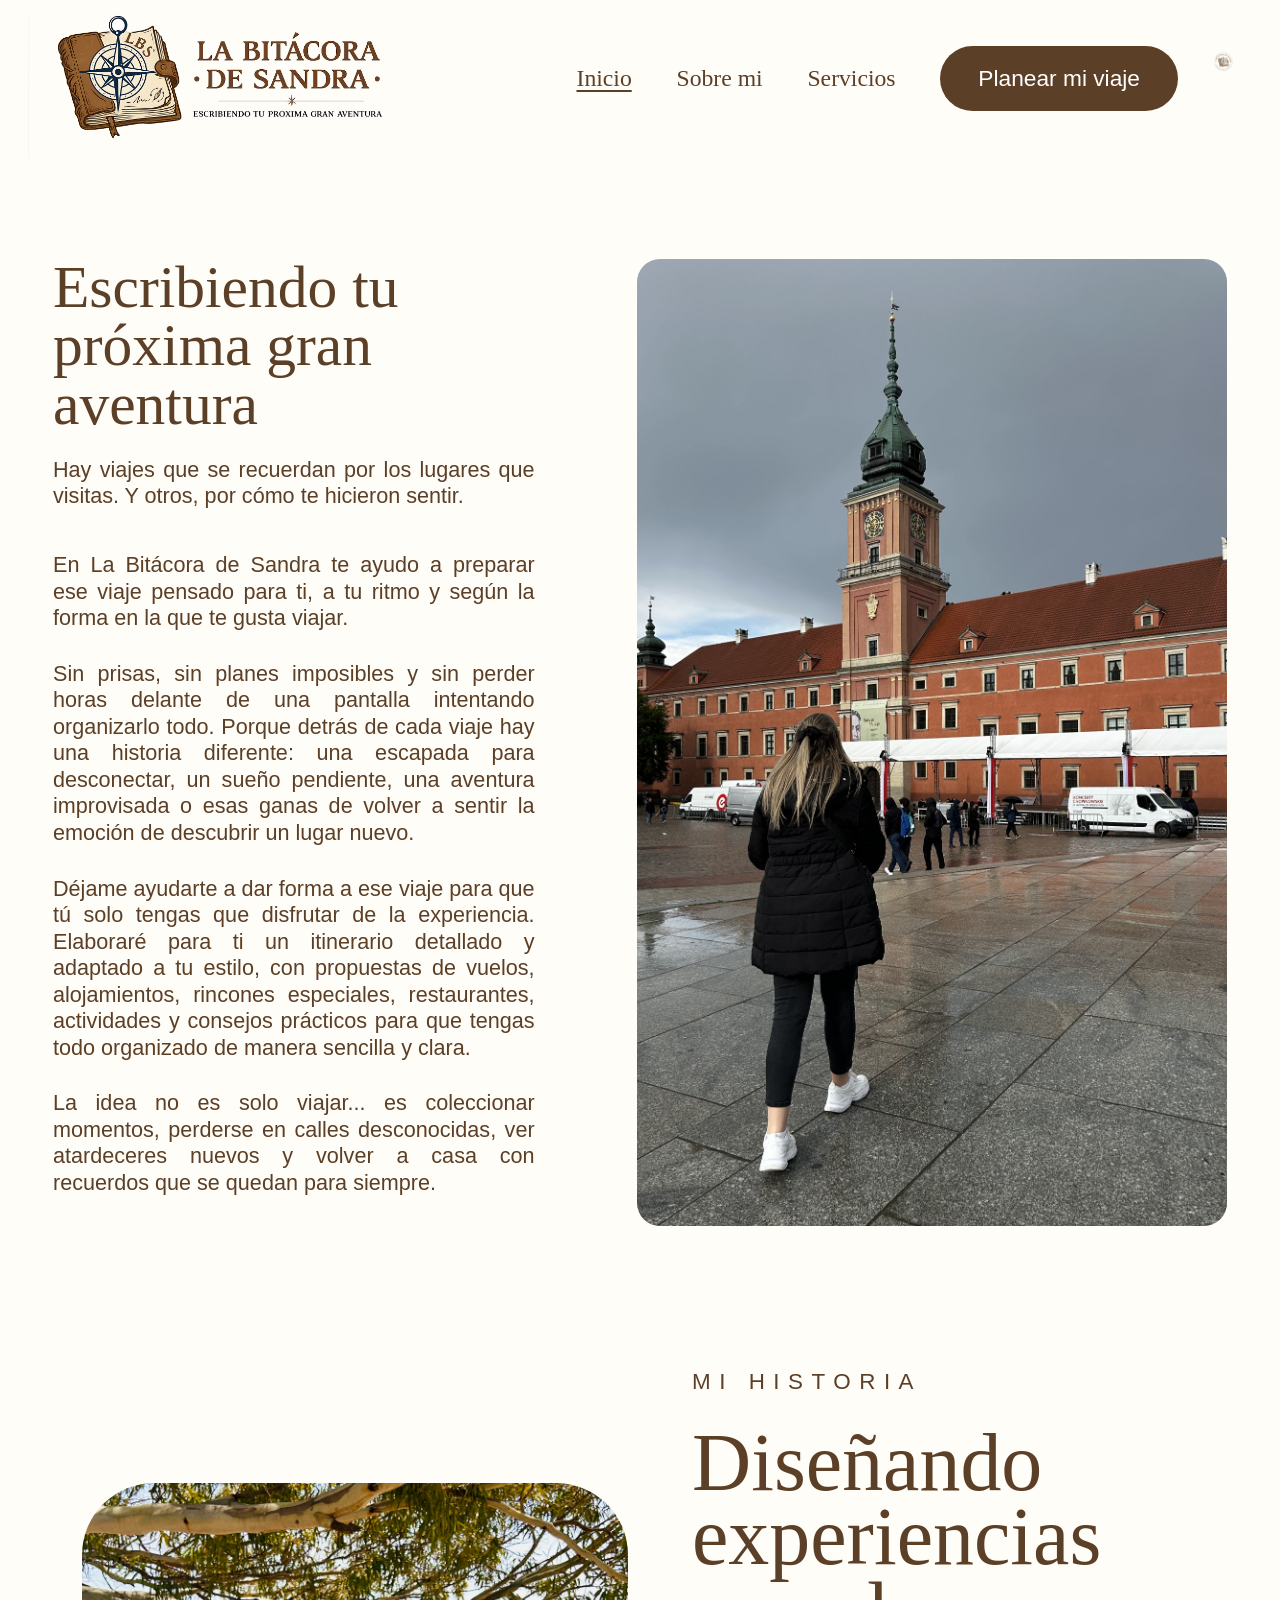
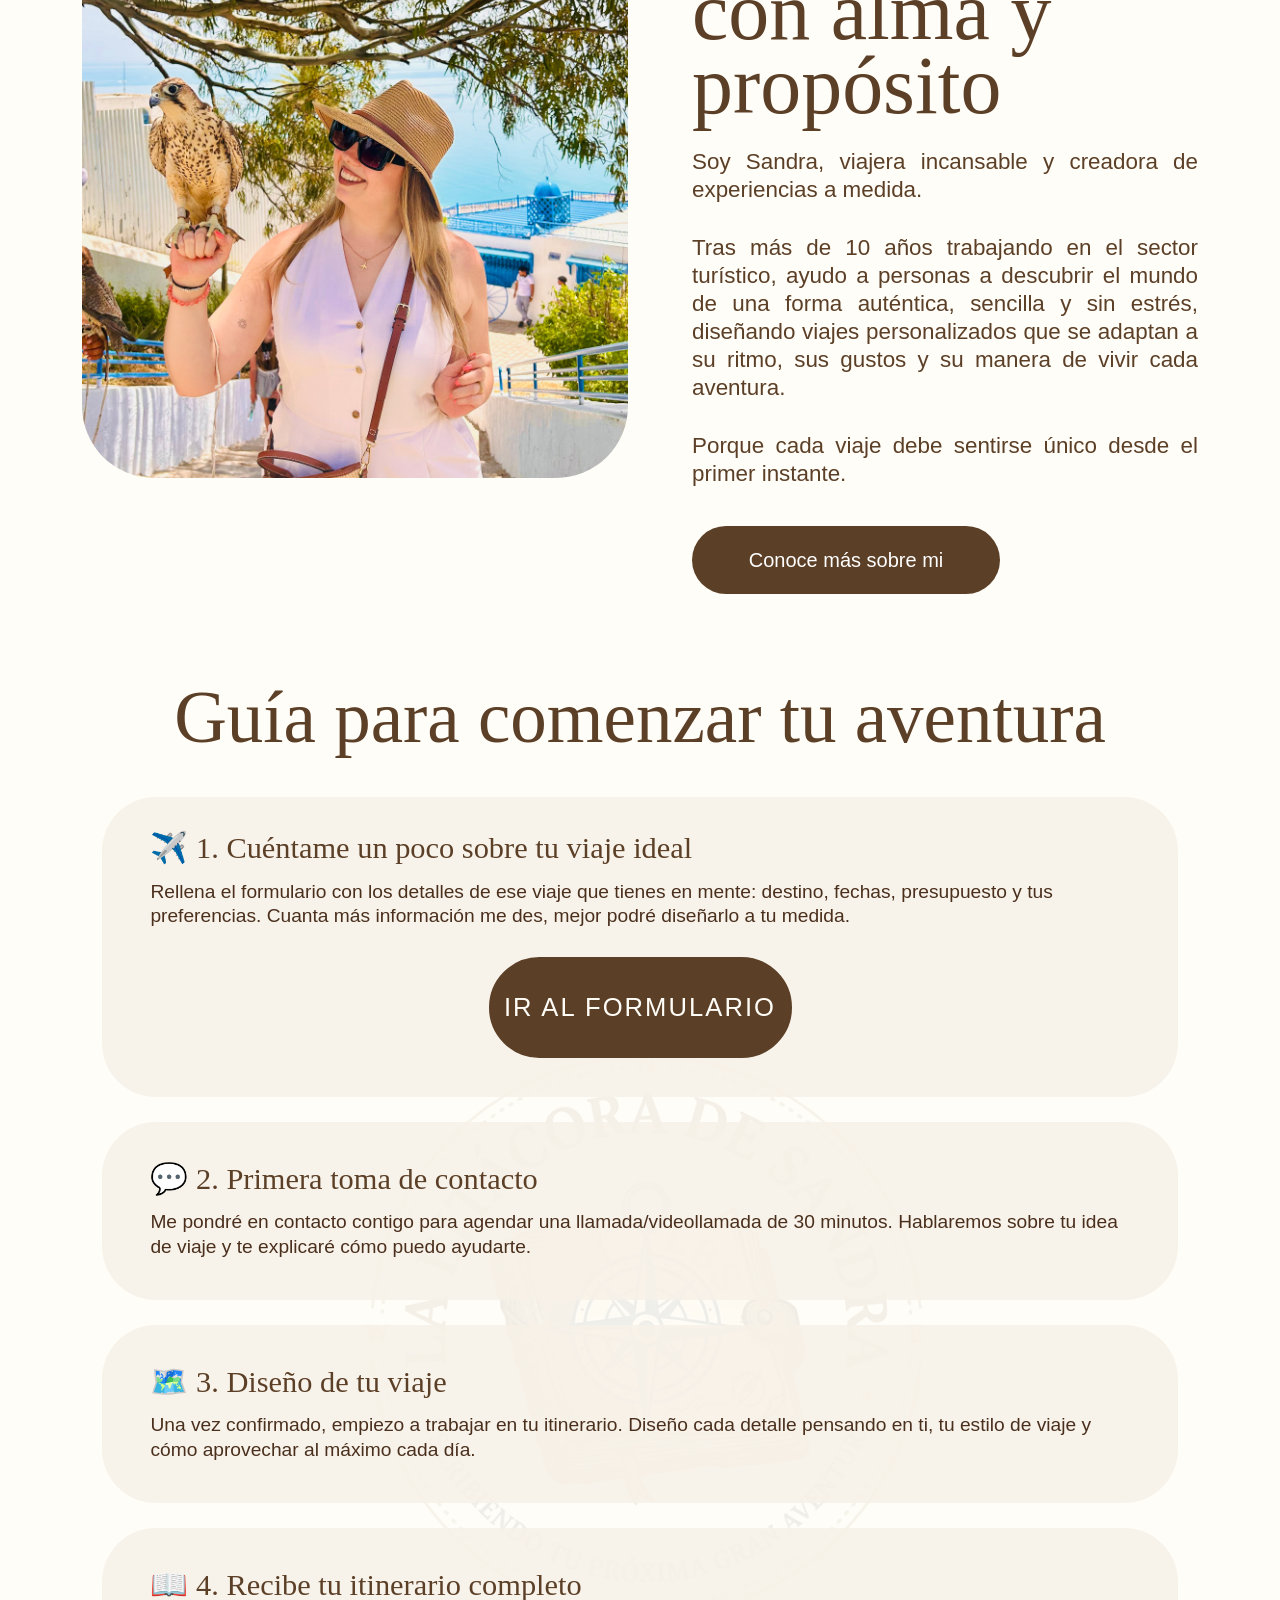
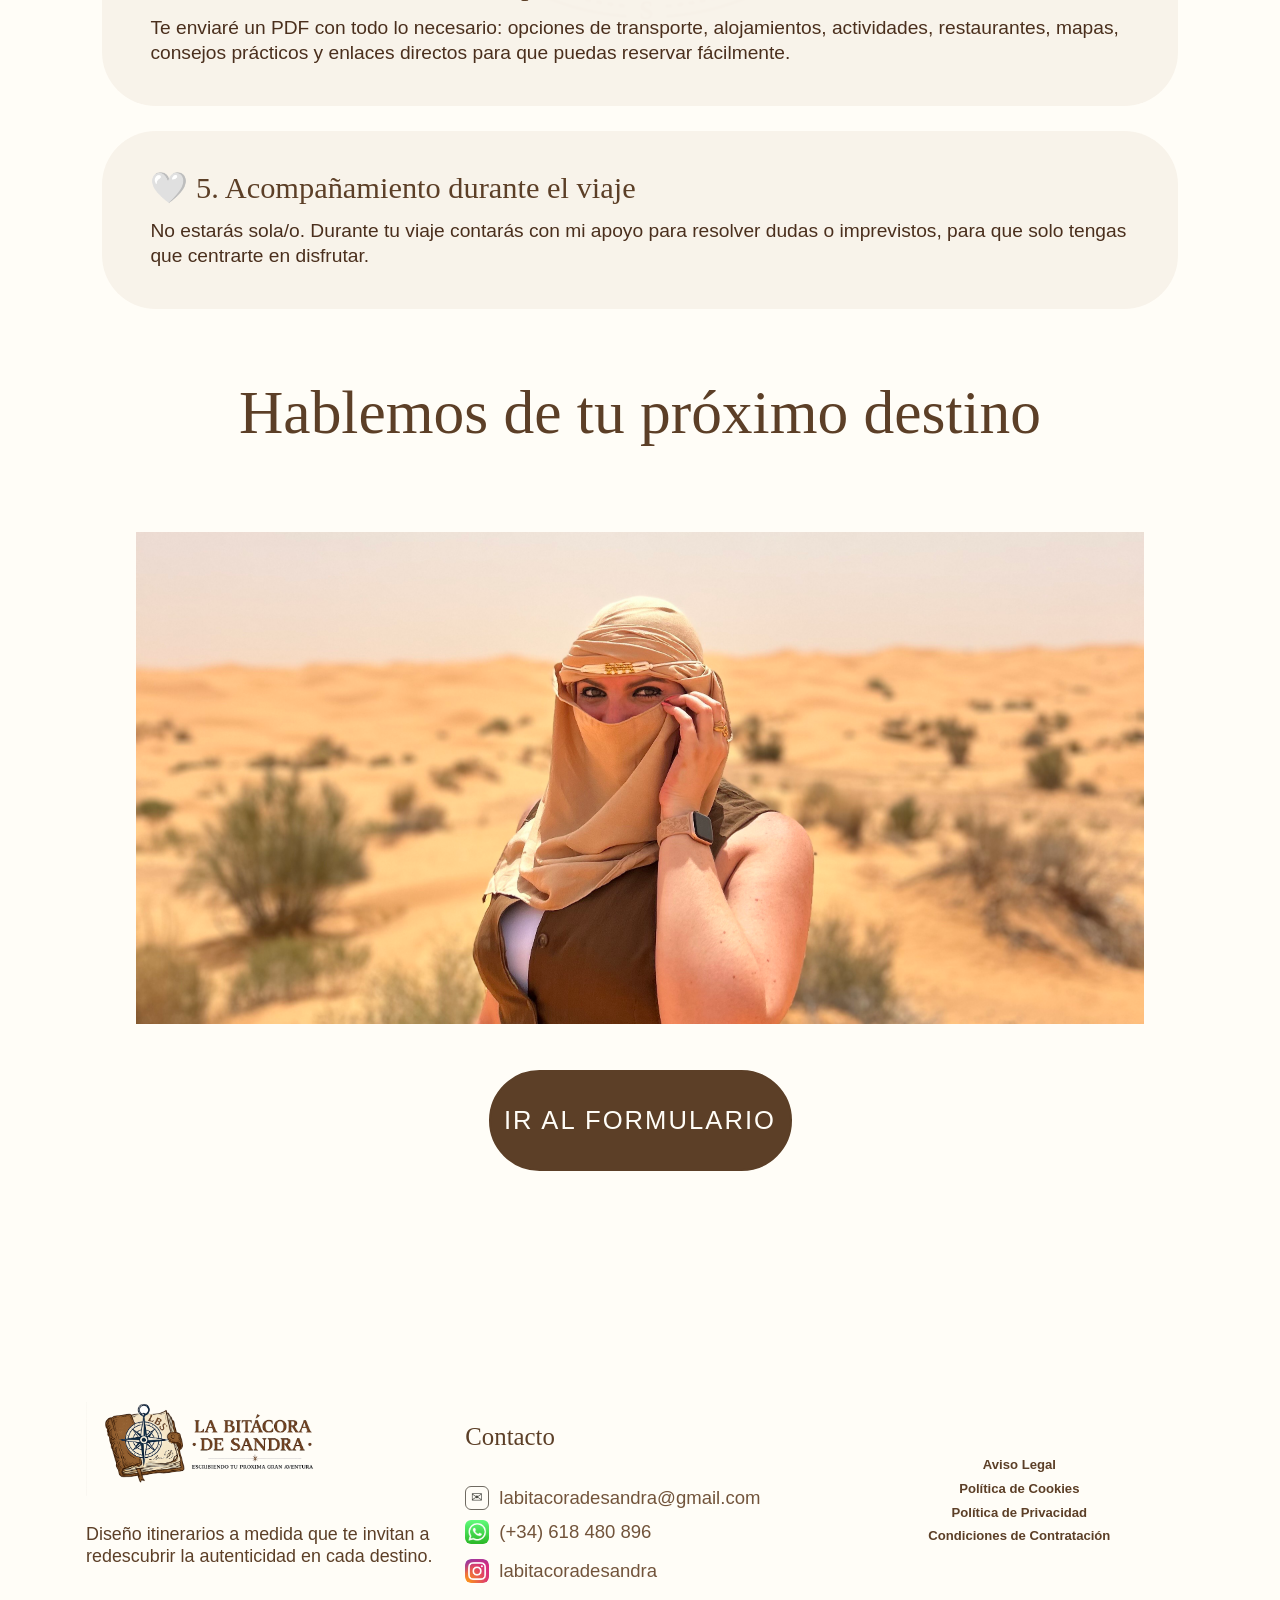
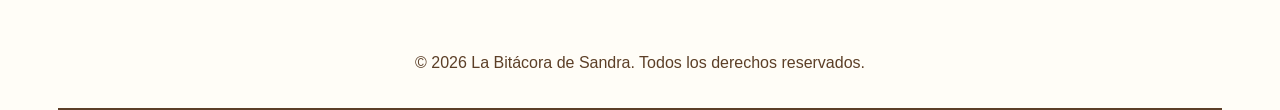
==== index.html @ 19dde639 "Add files via upload" ====
<!doctype html>
<html lang="es">
  <head>
    <meta charset="utf-8">
    <meta name="viewport" content="width=device-width, initial-scale=1">
    <title>La Bitácora de Sandra</title>
    <meta
      name="description"
      content="Diseño de viajes personalizados para descubrir el mundo de una forma auténtica, cómoda y sin estrés."
    >
    <link rel="icon" type="image/png" href="sello-original.png">
    <link rel="apple-touch-icon" href="sello-original.png">
    <link rel="preload" href="styles.css" as="style">
    <link rel="stylesheet" href="styles.css">
  </head>
  <body>
    <header class="site-header">
      <a class="brand" href="index.html#inicio" aria-label="La Bitácora de Sandra">
        <img src="logo-original.png" alt="La Bitácora de Sandra" onerror="this.onerror=null;this.src='logo.svg';">
      </a>

      <nav class="main-nav" aria-label="Navegación principal">
        <a class="active" href="index.html#inicio">Inicio</a>
        <a href="sobre-mi.html">Sobre mi</a>
        <a href="servicios.html">Servicios</a>
        <a class="nav-cta" href="https://docs.google.com/forms/d/e/1FAIpQLSd0Xlkz8ZuP3wPFaGQ9eY71hwHYqjrRKlHijpWLukJKSb04Pg/viewform">Planear mi viaje</a>
      </nav>

      <img class="seal" src="sello-original.png" alt="" aria-hidden="true" onerror="this.onerror=null;this.src='sello.svg';">
    </header>

    <main>
      <section class="hero" id="inicio">
        <div class="hero-copy">
          <h1>Escribiendo tu próxima gran aventura</h1>
          <p class="lead">
            Hay viajes que se recuerdan por los lugares que visitas.
            Y otros, por cómo te hicieron sentir.
          </p>
          <p>
          En La Bitácora de Sandra te ayudo a preparar ese viaje pensado para ti, a tu ritmo y según la forma en la que te gusta viajar. </p>
          <p>Sin prisas, sin planes imposibles y sin perder horas delante de una pantalla intentando organizarlo todo. 
          Porque detrás de cada viaje hay una historia diferente: una escapada para desconectar, un sueño pendiente, una aventura improvisada o esas ganas de volver a sentir la emoción de descubrir un lugar nuevo.</p>
           <p>Déjame ayudarte a dar forma a ese viaje para que tú solo tengas que disfrutar de la experiencia. 
           Elaboraré para ti un itinerario detallado y adaptado a tu estilo, con propuestas de vuelos, alojamientos, rincones especiales, restaurantes, actividades y consejos prácticos para que tengas todo organizado de manera sencilla y clara.
          </p>
          <p>La idea no es solo viajar... es coleccionar momentos, perderse en calles desconocidas, ver atardeceres nuevos y volver a casa con recuerdos que se quedan para siempre.</p>
        </div>

        <figure class="hero-photo">
          <img src="warsaw-original.jpg" alt="Viajera frente a un edificio histórico en una plaza europea" onerror="this.onerror=null;this.src='warsaw.svg';">
        </figure>
      </section>

      <section class="story" id="sobre-mi">
        <figure class="story-photo">
          <img src="sandra-original.jpg" alt="Sandra disfrutando de un viaje junto al mar" onerror="this.onerror=null;this.src='sandra.svg';">
        </figure>
        <div class="story-copy">
          <p class="eyebrow">Mi historia</p>
          <h2>Diseñando experiencias con alma y propósito</h2>
          <p>Soy Sandra, viajera incansable y creadora de experiencias a medida.</p>
          <p>
            Tras más de 10 años trabajando en el sector turístico, ayudo a personas a descubrir el
            mundo de una forma auténtica, sencilla y sin estrés, diseñando viajes personalizados que
            se adaptan a su ritmo, sus gustos y su manera de vivir cada aventura.
          </p>
          <p>Porque cada viaje debe sentirse único desde el primer instante.</p>
          <a class="button" href="sobre-mi.html">Conoce más sobre mi</a>
        </div>
      </section>

      <section class="guide" id="servicios">
        <img class="guide-watermark" src="sello-original.png" alt="" aria-hidden="true" onerror="this.onerror=null;this.src='sello.svg';">
        <h2>Guía para comenzar tu aventura</h2>
        <div class="steps" aria-label="Pasos para planear tu viaje">
          <article class="step step-with-button">
            <h3><span aria-hidden="true">✈️</span> 1. Cuéntame un poco sobre tu viaje ideal</h3>
            <p>
              Rellena el formulario con los detalles de ese viaje que tienes en mente: destino,
              fechas, presupuesto y tus preferencias. Cuanta más información me des, mejor podré
              diseñarlo a tu medida.
            </p>
            <a class="outline-button" href="https://docs.google.com/forms/d/e/1FAIpQLSd0Xlkz8ZuP3wPFaGQ9eY71hwHYqjrRKlHijpWLukJKSb04Pg/viewform">Ir al formulario</a>
          </article>
          <article class="step">
            <h3><span aria-hidden="true">💬</span> 2. Primera toma de contacto</h3>
            <p>
              Me pondré en contacto contigo para agendar una llamada/videollamada de 30 minutos. 
              Hablaremos sobre tu idea de viaje y te explicaré cómo puedo ayudarte.
            </p>
          </article>
          <article class="step">
            <h3><span aria-hidden="true">🗺️</span> 3. Diseño de tu viaje</h3>
            <p>
              Una vez confirmado, empiezo a trabajar en tu itinerario. Diseño cada detalle pensando
              en ti, tu estilo de viaje y cómo aprovechar al máximo cada día.
            </p>
          </article>
          <article class="step">
            <h3><span aria-hidden="true">📖</span> 4. Recibe tu itinerario completo</h3>
            <p>
              Te enviaré un PDF con todo lo necesario: opciones de transporte, alojamientos,
              actividades, restaurantes, mapas, consejos prácticos y enlaces directos para que
              puedas reservar fácilmente.
            </p>
          </article>
          <article class="step">
            <h3><span aria-hidden="true">🤍</span> 5. Acompañamiento durante el viaje</h3>
            <p>
              No estarás sola/o. Durante tu viaje contarás con mi apoyo para resolver dudas o
              imprevistos, para que solo tengas que centrarte en disfrutar.
            </p>
          </article>
        </div>
      </section>

      <section class="destination" id="formulario">
        <h2>Hablemos de tu próximo destino</h2>
        <figure class="destination-photo">
          <img src="desert-original.jpg" alt="Viajera en el desierto" onerror="this.onerror=null;this.src='desert.svg';">
        </figure>
        <a class="outline-button filled-button destination-button" href="https://docs.google.com/forms/d/e/1FAIpQLSd0Xlkz8ZuP3wPFaGQ9eY71hwHYqjrRKlHijpWLukJKSb04Pg/viewform">Ir al formulario</a>
      </section>
    </main>

    <footer class="site-footer" id="contacto">
      <div class="footer-inner">
        <div class="footer-brand">
          <img src="logo-original.png" alt="La Bitácora de Sandra" onerror="this.onerror=null;this.src='logo.svg';">
          <p>Diseño itinerarios a medida que te invitan a redescubrir la autenticidad en cada destino.</p>
        </div>

        <div class="footer-contact">
          <h2>Contacto</h2>
          <ul>
            <li>
              <a href="#email-modal">
                <span class="contact-icon email" aria-hidden="true">✉</span>
                <span>labitacoradesandra@gmail.com</span>
              </a>
            </li>
            <li>
              <a href="https://wa.me/618480896" target="_blank" rel="noopener">
                <img class="contact-icon image-icon" src="whatsapp-icon.png" alt="" aria-hidden="true">
                <span>(+34) 618 480 896</span>
              </a>
            </li>
            <li>
              <a href="https://www.instagram.com/labitacoradesandra" target="_blank" rel="noopener">
                <img class="contact-icon image-icon" src="instagram-icon.png" alt="" aria-hidden="true">
                <span>labitacoradesandra</span>
              </a>
            </li>
          </ul>
        </div>

        <div class="footer-legal">
          <a href="aviso-legal.html">Aviso Legal</a>
          <a href="politica-cookies.html">Política de Cookies</a>
          <a href="politica-privacidad.html">Política de Privacidad</a>
          <a href="condiciones-contratacion.html">Condiciones de Contratación</a>
        </div>
        <p class="copyright">© 2026 La Bitácora de Sandra. Todos los derechos reservados.</p>
      </div>
    </footer>

    <div class="email-modal" id="email-modal" role="dialog" aria-labelledby="email-modal-title">
      <a class="modal-backdrop" href="#contacto" aria-label="Cerrar formulario"></a>
      <form class="email-form">
        <a class="modal-close" href="#contacto" aria-label="Cerrar formulario">×</a>
        <h2 id="email-modal-title">Enviar email</h2>
        <label>
          Tu nombre
          <input type="text" name="name" autocomplete="name">
        </label>
        <label>
          Tu email
          <input type="email" name="email" autocomplete="email">
        </label>
        <label>
          Mensaje
          <textarea name="message" rows="5" required></textarea>
        </label>
        <button type="submit">Preparar email</button>
      </form>
    </div>
    <script src="contact-form.js"></script>
  </body>
</html>
---- styles.css ----
:root {
  --brown: #5c3f27;
  --brown-dark: #4a2f1d;
  --paper: #fffdf7;
  --cream: #f7f1e8;
  --ink: #5c3f27;
  --muted: #72543b;
  --line: rgba(92, 63, 39, 0.18);
}

* {
  box-sizing: border-box;
}

html {
  scroll-behavior: smooth;
}

body {
  margin: 0;
  background: var(--paper);
  color: var(--ink);
  font-family: Optima, Candara, "Trebuchet MS", Arial, sans-serif;
}

.site-header,
main > section,
.footer-inner {
  max-width: 1650px;
  margin-left: auto;
  margin-right: auto;
}

img {
  display: block;
  max-width: 100%;
}

a {
  color: inherit;
}

.site-header {
  min-height: 218px;
  display: grid;
  grid-template-columns: minmax(240px, 520px) 1fr 58px;
  align-items: start;
  gap: 42px;
  padding: 24px 72px 34px 32px;
}

.brand {
  width: min(465px, 100%);
  margin-top: -10px;
  margin-left: -12px;
  text-decoration: none;
}

.brand img {
  width: 560px;
  height: 205px;
  object-fit: cover;
  object-position: center;
}

.main-nav {
  display: flex;
  align-items: center;
  justify-content: flex-end;
  gap: clamp(32px, 5vw, 92px);
  padding-top: 22px;
  font-family: Georgia, "Times New Roman", serif;
  font-size: clamp(1.25rem, 1.85vw, 1.9rem);
  white-space: nowrap;
}

.main-nav a {
  text-decoration: none;
}

.main-nav .active {
  text-decoration: underline;
  text-underline-offset: 4px;
}

.nav-cta,
.button {
  font-family: Optima, Candara, "Trebuchet MS", Arial, sans-serif;
  background: var(--brown);
  color: #fff;
  border-radius: 999px;
  padding: 21px 51px;
  font-size: 1.42rem;
  line-height: 1;
  text-decoration: none;
}

.seal {
  width: 44px;
  margin-top: 26px;
  opacity: 0.72;
}

.hero {
  min-height: 816px;
  display: grid;
  grid-template-columns: minmax(430px, 1fr) minmax(360px, 527px);
  gap: clamp(48px, 8vw, 118px);
  align-items: start;
  padding: 40px 53px 78px;
}

.hero-copy {
  max-width: 930px;
}

h1,
h2,
h3 {
  font-family: Georgia, "Times New Roman", serif;
  font-weight: 400;
  letter-spacing: 0;
}

h1 {
  margin: 0 0 24px;
  max-width: 760px;
  font-size: clamp(3rem, 4.65vw, 4.3rem);
  line-height: 0.98;
}

.hero p {
  margin: 0 0 29px;
  font-size: clamp(1.35rem, 1.65vw, 1.85rem);
  line-height: 1.23;
  text-align: justify;
}

.hero .lead {
  margin-bottom: 42px;
}

.hero-photo {
  margin: 1px 0 0;
  border-radius: 23px;
  overflow: hidden;
  align-self: start;
}

.hero-photo img {
  width: 527px;
  aspect-ratio: 527 / 650;
  object-fit: cover;
}

@media (min-width: 901px) {
  .hero {
    grid-template-columns: minmax(430px, 1fr) minmax(430px, 590px);
    align-items: stretch;
  }

  .hero-photo {
    width: 100%;
    align-self: stretch;
  }

  .hero-photo img {
    width: 100%;
    height: 100%;
    min-height: 860px;
    aspect-ratio: auto;
    object-fit: cover;
  }
}

.story {
  min-height: 900px;
  display: grid;
  grid-template-columns: minmax(430px, 900px) minmax(390px, 610px);
  gap: clamp(52px, 5vw, 82px);
  align-items: center;
  padding: 64px 82px 70px;
}

.story-photo {
  margin: 0;
  border-radius: 72px;
  overflow: hidden;
}

.story-photo img {
  width: 100%;
  aspect-ratio: 900 / 980;
  object-fit: cover;
}

.eyebrow {
  margin: 0 0 24px;
  text-transform: uppercase;
  letter-spacing: 0.38em;
  font-size: 1.18rem;
}

.story h1,
.story h2 {
  margin: 0 0 24px;
  max-width: none;
  font-size: clamp(4rem, 6.4vw, 6.45rem);
  line-height: 0.91;
}

.story p {
  margin: 0 0 30px;
  font-size: clamp(1.34rem, 1.75vw, 1.82rem);
  line-height: 1.25;
  text-align: justify;
}

.about-page-story {
  grid-template-columns: minmax(520px, 1fr) minmax(390px, 560px);
  align-items: start;
  padding-top: 54px;
}

.about-card {
  background: rgba(247, 241, 232, 0.86);
  border-radius: 54px;
  padding: clamp(34px, 4vw, 58px);
}

.about-card h1 {
  font-size: clamp(3.4rem, 5.4vw, 5.6rem);
}

.about-card p {
  font-size: clamp(1.12rem, 1.35vw, 1.34rem);
  line-height: 1.34;
  margin-bottom: 20px;
}

.about-card .button {
  margin-top: 10px;
}

.about-photo {
  align-self: stretch;
}

.about-photo img {
  height: 100%;
  min-height: 980px;
  aspect-ratio: auto;
  object-position: center top;
}

.about-curiosities {
  padding: 0 82px 82px;
}

.about-curiosities-card {
  width: 100%;
  background: rgba(247, 241, 232, 0.86);
  border-radius: 54px;
  padding: clamp(34px, 4vw, 58px);
}

.about-curiosities h2 {
  margin: 0 0 28px;
  font-size: clamp(2.8rem, 4vw, 4.2rem);
  line-height: 1;
}

.about-curiosities ul {
  columns: 2;
  column-gap: clamp(44px, 6vw, 96px);
  list-style: none;
  margin: 0;
  padding: 0;
}

.about-curiosities li {
  break-inside: avoid;
  margin: 0 0 15px;
  color: var(--brown-dark);
  font-size: clamp(1.08rem, 1.25vw, 1.24rem);
  line-height: 1.32;
}

.button {
  display: inline-flex;
  align-items: center;
  justify-content: center;
  min-width: 308px;
  margin-top: 8px;
  padding: 24px 45px;
  font-size: 1.25rem;
}

.guide {
  position: relative;
  isolation: isolate;
  min-height: 1118px;
  overflow: hidden;
  padding: 18px clamp(70px, 8vw, 150px) 34px;
}

.guide h1,
.guide h2 {
  margin: 0 auto 44px;
  max-width: none;
  font-size: clamp(3.6rem, 5.7vw, 5.8rem);
  line-height: 0.98;
  text-align: center;
}

.guide-watermark {
  position: absolute;
  z-index: -1;
  left: 50%;
  top: 52%;
  width: min(1510px, 128vw);
  transform: translate(-50%, -50%);
  opacity: 0.07;
}

.steps {
  display: grid;
  gap: 25px;
  width: min(1160px, 100%);
  margin: 0 auto;
}

.step {
  min-height: 178px;
  display: flex;
  flex-direction: column;
  justify-content: center;
  background: rgba(247, 241, 232, 0.86);
  border-radius: 54px;
  padding: 34px 48px;
}

.step h3 {
  margin: 0 0 14px;
  font-size: clamp(1.9rem, 2.15vw, 2.25rem);
  line-height: 1.1;
}

.step p {
  margin: 0;
  color: var(--brown-dark);
  font-size: clamp(1.2rem, 1.35vw, 1.35rem);
  line-height: 1.28;
}

.step-with-button {
  min-height: 300px;
  padding-bottom: 38px;
}

.step-with-button .outline-button {
  align-self: center;
  min-width: 303px;
  min-height: 101px;
  margin: 28px 0 0;
  background: var(--brown);
  color: var(--paper);
}

.destination {
  min-height: 1015px;
  text-align: center;
  padding: 38px 42px 112px;
}

.destination h2 {
  margin: 0 0 88px;
  font-size: clamp(3.2rem, 4.8vw, 4.95rem);
  line-height: 1.02;
}

.outline-button {
  display: inline-flex;
  align-items: center;
  justify-content: center;
  min-width: 303px;
  min-height: 101px;
  margin-bottom: 82px;
  border: 2px solid var(--brown);
  border-radius: 999px;
  color: var(--brown);
  text-transform: uppercase;
  text-decoration: none;
  letter-spacing: 0.08em;
  font-size: 1.6rem;
  line-height: 1.35;
}

.filled-button {
  background: var(--brown);
  color: var(--paper);
}

.destination-photo {
  width: min(1008px, 100%);
  margin: 0 auto;
}

.destination-photo img {
  width: 100%;
  aspect-ratio: 1008 / 492;
  object-fit: cover;
}

.destination-button {
  margin: 46px 0 0;
}

.page-section {
  padding-top: 34px;
}

.compact-destination {
  min-height: auto;
  padding-top: 72px;
  padding-bottom: 88px;
}

.compact-destination h2 {
  margin-bottom: 56px;
}

.site-footer {
  background: var(--paper);
  padding: 44px 58px 0;
}

.footer-inner {
  max-width: 1280px;
  min-height: 280px;
  display: grid;
  grid-template-columns: repeat(3, minmax(260px, 320px));
  grid-template-rows: auto auto;
  align-items: start;
  justify-content: center;
  column-gap: clamp(48px, 7vw, 110px);
  row-gap: 42px;
  border-bottom: 2px solid var(--brown);
  padding: 0 clamp(24px, 6vw, 100px) 36px;
}

.footer-brand {
  width: min(360px, 100%);
  justify-self: center;
}

.footer-contact {
  width: min(360px, 100%);
  justify-self: center;
}

.footer-brand img {
  width: 250px;
  height: 94px;
  object-fit: cover;
  object-position: center;
  margin-bottom: 28px;
}

.footer-brand p {
  margin: 0;
  font-size: 1.12rem;
  line-height: 1.22;
}

.copyright {
  grid-column: 1 / -1;
  justify-self: center;
  margin: 26px 0 0 !important;
  text-align: center;
  white-space: nowrap;
}

.footer-contact h2 {
  margin: 21px 0 34px;
  font-size: 1.55rem;
}

.footer-contact ul {
  list-style: none;
  margin: 0;
  padding: 0;
}

.footer-contact li {
  margin-bottom: 10px;
  color: var(--muted);
  font-size: 1.16rem;
}

.footer-legal {
  align-self: start;
  width: min(360px, 100%);
  justify-self: center;
  padding-top: 54px;
  color: var(--muted);
  font-size: 0.82rem;
  line-height: 1.35;
  text-align: center;
  display: grid;
  gap: 6px;
}

.footer-legal p {
  margin: 0 0 7px;
}

.footer-legal a {
  display: block;
  color: var(--brown);
  font-weight: 700;
  text-decoration: none;
}

.footer-contact a {
  display: inline-flex;
  align-items: center;
  gap: 10px;
  text-decoration: none;
}

.legal-header {
  max-width: 1180px;
  margin: 0 auto;
  padding: 42px 28px 24px;
  display: flex;
  align-items: center;
  justify-content: space-between;
  gap: 28px;
  color: var(--brown);
  font-family: Georgia, "Times New Roman", serif;
}

.legal-header > a {
  color: var(--brown);
  font-size: 1.7rem;
  text-decoration: none;
}

.legal-header nav {
  display: flex;
  gap: clamp(20px, 4vw, 54px);
  font-size: 1.25rem;
}

.legal-header nav a {
  color: var(--brown);
  text-decoration: none;
}

.legal-document {
  max-width: 980px;
  margin: 0 auto;
  padding: 54px 28px 90px;
  color: var(--brown);
}

.legal-document h1 {
  max-width: none;
  margin: 0 0 38px;
  font-size: clamp(3rem, 5vw, 4.8rem);
}

.legal-document h2 {
  margin: 34px 0 12px;
  font-size: clamp(1.75rem, 2.4vw, 2.35rem);
}

.legal-document p,
.legal-document li {
  font-size: clamp(1.12rem, 1.4vw, 1.28rem);
  line-height: 1.45;
}

.legal-document p {
  margin: 0 0 16px;
}

.legal-document ul,
.legal-document ol {
  margin: 0 0 18px;
  padding-left: 28px;
}

@media (max-width: 1300px) {
  .site-header {
    grid-template-columns: minmax(260px, 390px) 1fr 42px;
    gap: 24px;
    padding: 24px 36px 34px 28px;
  }

  .brand {
    margin-left: 0;
  }

  .brand img {
    width: 390px;
    height: 145px;
  }

  .main-nav {
    gap: clamp(22px, 3.5vw, 46px);
  }

  .nav-cta {
    padding-inline: 38px;
  }

  .footer-inner {
    grid-template-columns: minmax(260px, 1fr) minmax(260px, 1fr) minmax(260px, 1fr);
    gap: 30px;
    padding-inline: 28px;
  }
}

.contact-icon {
  width: 24px;
  height: 24px;
  flex: 0 0 24px;
  display: inline-flex;
  align-items: center;
  justify-content: center;
  border-radius: 6px;
  color: #333;
  font-size: 0.86rem;
  line-height: 1;
  object-fit: cover;
}

.email {
  border: 1.5px solid #6f6a61;
  background: #fffdf7;
  color: #4b4b45;
}

.image-icon {
  border: 0;
  padding: 0;
}

.email-modal {
  position: fixed;
  inset: 0;
  z-index: 20;
  display: none;
  align-items: center;
  justify-content: center;
  padding: 24px;
}

.email-modal:target {
  display: flex;
}

.modal-backdrop {
  position: absolute;
  inset: 0;
  background: rgba(39, 28, 20, 0.42);
}

.email-form {
  position: relative;
  z-index: 1;
  width: min(520px, 100%);
  display: grid;
  gap: 16px;
  background: var(--paper);
  border: 1px solid rgba(92, 63, 39, 0.22);
  border-radius: 8px;
  padding: 34px;
  color: var(--brown);
  box-shadow: 0 24px 70px rgba(48, 32, 20, 0.22);
}

.email-form h2 {
  margin: 0 0 4px;
  font-size: 2.1rem;
}

.email-form label {
  display: grid;
  gap: 7px;
  font-size: 1rem;
}

.email-form input,
.email-form textarea {
  width: 100%;
  border: 1px solid rgba(92, 63, 39, 0.35);
  border-radius: 6px;
  background: #fff;
  color: var(--brown-dark);
  font: inherit;
  padding: 12px 13px;
}

.email-form textarea {
  resize: vertical;
}

.email-form button {
  justify-self: start;
  border: 0;
  border-radius: 999px;
  background: var(--brown);
  color: #fff;
  font: inherit;
  padding: 13px 26px;
  cursor: pointer;
}

.modal-close {
  position: absolute;
  top: 12px;
  right: 16px;
  text-decoration: none;
  font-size: 1.8rem;
  line-height: 1;
}

@media (max-width: 900px) {
  .site-header {
    grid-template-columns: 1fr;
    min-height: auto;
    padding: 22px 28px 44px;
  }

  .main-nav {
    justify-content: flex-start;
    flex-wrap: wrap;
    gap: 24px;
    padding-top: 0;
  }

  .seal {
    display: none;
  }

  .hero,
  .story {
    grid-template-columns: 1fr;
  }

  .hero-photo,
  .story-photo {
    width: min(620px, 100%);
    margin-inline: auto;
  }

  .story {
    padding-inline: 36px;
  }

  .about-curiosities {
    padding-inline: 36px;
  }

  .about-curiosities ul {
    columns: 1;
  }

  .about-page-story {
    grid-template-columns: 1fr;
  }

  .about-photo img {
    min-height: 0;
    aspect-ratio: 900 / 980;
  }
}

@media (max-width: 720px) {
  body {
    overflow-x: hidden;
  }

  .site-header,
  .hero,
  .story,
  .guide,
  .destination,
  .site-footer {
    width: 100%;
    max-width: 100vw;
    overflow: hidden;
    padding-left: 22px;
    padding-right: 22px;
  }

  .brand img {
    width: 300px;
    height: 110px;
    margin-inline: auto;
  }

  .brand {
    width: 100%;
    margin-top: 0;
    margin-left: 0;
    text-align: center;
  }

  .main-nav {
    width: 100%;
    font-size: 1.2rem;
    gap: 20px 25px;
    justify-content: center;
  }

  .nav-cta {
    flex: 0 0 100%;
    max-width: 100%;
    justify-content: center;
    text-align: center;
    padding: 18px 28px;
  }

  .hero,
  .story {
    grid-template-columns: minmax(0, 1fr);
  }

  .hero-copy,
  .story-copy,
  .hero-photo,
  .story-photo {
    width: 100%;
    max-width: 100%;
    min-width: 0;
  }

  .hero-copy {
    max-width: min(346px, 100%) !important;
  }

  .hero-photo img,
  .story-photo img {
    width: 100%;
  }

  h1,
  h2,
  h3,
  p {
    overflow-wrap: anywhere;
  }

  .hero {
    display: grid;
    grid-template-columns: minmax(0, 1fr);
    min-height: auto;
    gap: 28px;
    padding-top: 8px;
  }

  .hero-copy {
    display: contents;
  }

  .hero-copy h1 {
    order: 1;
  }

  .hero-copy p:first-of-type {
    order: 2;
  }

  .hero-photo {
    order: 3;
  }

  .hero-copy p:nth-of-type(n + 2) {
    order: 4;
  }

  .hero p,
  .hero h1 {
    width: 100%;
    max-width: min(346px, calc(100vw - 44px)) !important;
  }

  .hero-photo {
    margin-top: 4px;
  }

  .hero p,
  .story p {
    text-align: left;
  }

  .story {
    min-height: auto;
  }

  .story-photo {
    border-radius: 36px;
  }

  .about-curiosities {
    padding: 0 22px 58px;
  }

  .about-curiosities-card {
    border-radius: 32px;
    padding: 28px 22px;
  }

  .about-curiosities h2 {
    font-size: clamp(2.4rem, 10vw, 3.2rem);
  }

  .step {
    border-radius: 32px;
    padding: 22px;
  }

  .destination {
    min-height: auto;
  }

  .destination h2 {
    margin-bottom: 42px;
  }

  .outline-button {
    width: 100%;
    min-width: 0;
    min-height: 82px;
    margin-bottom: 44px;
  }

  .step-with-button {
    min-height: 280px;
  }

  .step-with-button .outline-button {
    margin: 24px 0 0;
  }

  .footer-inner {
    grid-template-columns: 1fr;
    gap: 28px;
  }

  .footer-brand {
    text-align: center;
  }

  .footer-brand img {
    margin-inline: auto;
  }

  .footer-legal {
    padding-top: 0;
    text-align: left;
  }

  .legal-header {
    display: grid;
    justify-content: start;
    padding: 30px 22px 12px;
  }

  .legal-header nav {
    flex-wrap: wrap;
  }

  .legal-document {
    padding: 30px 22px 70px;
  }

  .copyright {
    white-space: normal;
  }
}
---- styles.css ----
:root {
  --brown: #5c3f27;
  --brown-dark: #4a2f1d;
  --paper: #fffdf7;
  --cream: #f7f1e8;
  --ink: #5c3f27;
  --muted: #72543b;
  --line: rgba(92, 63, 39, 0.18);
}

* {
  box-sizing: border-box;
}

html {
  scroll-behavior: smooth;
}

body {
  margin: 0;
  background: var(--paper);
  color: var(--ink);
  font-family: Optima, Candara, "Trebuchet MS", Arial, sans-serif;
}

.site-header,
main > section,
.footer-inner {
  max-width: 1650px;
  margin-left: auto;
  margin-right: auto;
}

img {
  display: block;
  max-width: 100%;
}

a {
  color: inherit;
}

.site-header {
  min-height: 218px;
  display: grid;
  grid-template-columns: minmax(240px, 520px) 1fr 58px;
  align-items: start;
  gap: 42px;
  padding: 24px 72px 34px 32px;
}

.brand {
  width: min(465px, 100%);
  margin-top: -10px;
  margin-left: -12px;
  text-decoration: none;
}

.brand img {
  width: 560px;
  height: 205px;
  object-fit: cover;
  object-position: center;
}

.main-nav {
  display: flex;
  align-items: center;
  justify-content: flex-end;
  gap: clamp(32px, 5vw, 92px);
  padding-top: 22px;
  font-family: Georgia, "Times New Roman", serif;
  font-size: clamp(1.25rem, 1.85vw, 1.9rem);
  white-space: nowrap;
}

.main-nav a {
  text-decoration: none;
}

.main-nav .active {
  text-decoration: underline;
  text-underline-offset: 4px;
}

.nav-cta,
.button {
  font-family: Optima, Candara, "Trebuchet MS", Arial, sans-serif;
  background: var(--brown);
  color: #fff;
  border-radius: 999px;
  padding: 21px 51px;
  font-size: 1.42rem;
  line-height: 1;
  text-decoration: none;
}

.seal {
  width: 44px;
  margin-top: 26px;
  opacity: 0.72;
}

.hero {
  min-height: 816px;
  display: grid;
  grid-template-columns: minmax(430px, 1fr) minmax(360px, 527px);
  gap: clamp(48px, 8vw, 118px);
  align-items: start;
  padding: 40px 53px 78px;
}

.hero-copy {
  max-width: 930px;
}

h1,
h2,
h3 {
  font-family: Georgia, "Times New Roman", serif;
  font-weight: 400;
  letter-spacing: 0;
}

h1 {
  margin: 0 0 24px;
  max-width: 760px;
  font-size: clamp(3rem, 4.65vw, 4.3rem);
  line-height: 0.98;
}

.hero p {
  margin: 0 0 29px;
  font-size: clamp(1.35rem, 1.65vw, 1.85rem);
  line-height: 1.23;
  text-align: justify;
}

.hero .lead {
  margin-bottom: 42px;
}

.hero-photo {
  margin: 1px 0 0;
  border-radius: 23px;
  overflow: hidden;
  align-self: start;
}

.hero-photo img {
  width: 527px;
  aspect-ratio: 527 / 650;
  object-fit: cover;
}

@media (min-width: 901px) {
  .hero {
    grid-template-columns: minmax(430px, 1fr) minmax(430px, 590px);
    align-items: stretch;
  }

  .hero-photo {
    width: 100%;
    align-self: stretch;
  }

  .hero-photo img {
    width: 100%;
    height: 100%;
    min-height: 860px;
    aspect-ratio: auto;
    object-fit: cover;
  }
}

.story {
  min-height: 900px;
  display: grid;
  grid-template-columns: minmax(430px, 900px) minmax(390px, 610px);
  gap: clamp(52px, 5vw, 82px);
  align-items: center;
  padding: 64px 82px 70px;
}

.story-photo {
  margin: 0;
  border-radius: 72px;
  overflow: hidden;
}

.story-photo img {
  width: 100%;
  aspect-ratio: 900 / 980;
  object-fit: cover;
}

.eyebrow {
  margin: 0 0 24px;
  text-transform: uppercase;
  letter-spacing: 0.38em;
  font-size: 1.18rem;
}

.story h1,
.story h2 {
  margin: 0 0 24px;
  max-width: none;
  font-size: clamp(4rem, 6.4vw, 6.45rem);
  line-height: 0.91;
}

.story p {
  margin: 0 0 30px;
  font-size: clamp(1.34rem, 1.75vw, 1.82rem);
  line-height: 1.25;
  text-align: justify;
}

.about-page-story {
  grid-template-columns: minmax(520px, 1fr) minmax(390px, 560px);
  align-items: start;
  padding-top: 54px;
}

.about-card {
  background: rgba(247, 241, 232, 0.86);
  border-radius: 54px;
  padding: clamp(34px, 4vw, 58px);
}

.about-card h1 {
  font-size: clamp(3.4rem, 5.4vw, 5.6rem);
}

.about-card p {
  font-size: clamp(1.12rem, 1.35vw, 1.34rem);
  line-height: 1.34;
  margin-bottom: 20px;
}

.about-card .button {
  margin-top: 10px;
}

.about-photo {
  align-self: stretch;
}

.about-photo img {
  height: 100%;
  min-height: 980px;
  aspect-ratio: auto;
  object-position: center top;
}

.about-curiosities {
  padding: 0 82px 82px;
}

.about-curiosities-card {
  width: 100%;
  background: rgba(247, 241, 232, 0.86);
  border-radius: 54px;
  padding: clamp(34px, 4vw, 58px);
}

.about-curiosities h2 {
  margin: 0 0 28px;
  font-size: clamp(2.8rem, 4vw, 4.2rem);
  line-height: 1;
}

.about-curiosities ul {
  columns: 2;
  column-gap: clamp(44px, 6vw, 96px);
  list-style: none;
  margin: 0;
  padding: 0;
}

.about-curiosities li {
  break-inside: avoid;
  margin: 0 0 15px;
  color: var(--brown-dark);
  font-size: clamp(1.08rem, 1.25vw, 1.24rem);
  line-height: 1.32;
}

.button {
  display: inline-flex;
  align-items: center;
  justify-content: center;
  min-width: 308px;
  margin-top: 8px;
  padding: 24px 45px;
  font-size: 1.25rem;
}

.guide {
  position: relative;
  isolation: isolate;
  min-height: 1118px;
  overflow: hidden;
  padding: 18px clamp(70px, 8vw, 150px) 34px;
}

.guide h1,
.guide h2 {
  margin: 0 auto 44px;
  max-width: none;
  font-size: clamp(3.6rem, 5.7vw, 5.8rem);
  line-height: 0.98;
  text-align: center;
}

.guide-watermark {
  position: absolute;
  z-index: -1;
  left: 50%;
  top: 52%;
  width: min(1510px, 128vw);
  transform: translate(-50%, -50%);
  opacity: 0.07;
}

.steps {
  display: grid;
  gap: 25px;
  width: min(1160px, 100%);
  margin: 0 auto;
}

.step {
  min-height: 178px;
  display: flex;
  flex-direction: column;
  justify-content: center;
  background: rgba(247, 241, 232, 0.86);
  border-radius: 54px;
  padding: 34px 48px;
}

.step h3 {
  margin: 0 0 14px;
  font-size: clamp(1.9rem, 2.15vw, 2.25rem);
  line-height: 1.1;
}

.step p {
  margin: 0;
  color: var(--brown-dark);
  font-size: clamp(1.2rem, 1.35vw, 1.35rem);
  line-height: 1.28;
}

.step-with-button {
  min-height: 300px;
  padding-bottom: 38px;
}

.step-with-button .outline-button {
  align-self: center;
  min-width: 303px;
  min-height: 101px;
  margin: 28px 0 0;
  background: var(--brown);
  color: var(--paper);
}

.destination {
  min-height: 1015px;
  text-align: center;
  padding: 38px 42px 112px;
}

.destination h2 {
  margin: 0 0 88px;
  font-size: clamp(3.2rem, 4.8vw, 4.95rem);
  line-height: 1.02;
}

.outline-button {
  display: inline-flex;
  align-items: center;
  justify-content: center;
  min-width: 303px;
  min-height: 101px;
  margin-bottom: 82px;
  border: 2px solid var(--brown);
  border-radius: 999px;
  color: var(--brown);
  text-transform: uppercase;
  text-decoration: none;
  letter-spacing: 0.08em;
  font-size: 1.6rem;
  line-height: 1.35;
}

.filled-button {
  background: var(--brown);
  color: var(--paper);
}

.destination-photo {
  width: min(1008px, 100%);
  margin: 0 auto;
}

.destination-photo img {
  width: 100%;
  aspect-ratio: 1008 / 492;
  object-fit: cover;
}

.destination-button {
  margin: 46px 0 0;
}

.page-section {
  padding-top: 34px;
}

.compact-destination {
  min-height: auto;
  padding-top: 72px;
  padding-bottom: 88px;
}

.compact-destination h2 {
  margin-bottom: 56px;
}

.site-footer {
  background: var(--paper);
  padding: 44px 58px 0;
}

.footer-inner {
  max-width: 1280px;
  min-height: 280px;
  display: grid;
  grid-template-columns: repeat(3, minmax(260px, 320px));
  grid-template-rows: auto auto;
  align-items: start;
  justify-content: center;
  column-gap: clamp(48px, 7vw, 110px);
  row-gap: 42px;
  border-bottom: 2px solid var(--brown);
  padding: 0 clamp(24px, 6vw, 100px) 36px;
}

.footer-brand {
  width: min(360px, 100%);
  justify-self: center;
}

.footer-contact {
  width: min(360px, 100%);
  justify-self: center;
}

.footer-brand img {
  width: 250px;
  height: 94px;
  object-fit: cover;
  object-position: center;
  margin-bottom: 28px;
}

.footer-brand p {
  margin: 0;
  font-size: 1.12rem;
  line-height: 1.22;
}

.copyright {
  grid-column: 1 / -1;
  justify-self: center;
  margin: 26px 0 0 !important;
  text-align: center;
  white-space: nowrap;
}

.footer-contact h2 {
  margin: 21px 0 34px;
  font-size: 1.55rem;
}

.footer-contact ul {
  list-style: none;
  margin: 0;
  padding: 0;
}

.footer-contact li {
  margin-bottom: 10px;
  color: var(--muted);
  font-size: 1.16rem;
}

.footer-legal {
  align-self: start;
  width: min(360px, 100%);
  justify-self: center;
  padding-top: 54px;
  color: var(--muted);
  font-size: 0.82rem;
  line-height: 1.35;
  text-align: center;
  display: grid;
  gap: 6px;
}

.footer-legal p {
  margin: 0 0 7px;
}

.footer-legal a {
  display: block;
  color: var(--brown);
  font-weight: 700;
  text-decoration: none;
}

.footer-contact a {
  display: inline-flex;
  align-items: center;
  gap: 10px;
  text-decoration: none;
}

.legal-header {
  max-width: 1180px;
  margin: 0 auto;
  padding: 42px 28px 24px;
  display: flex;
  align-items: center;
  justify-content: space-between;
  gap: 28px;
  color: var(--brown);
  font-family: Georgia, "Times New Roman", serif;
}

.legal-header > a {
  color: var(--brown);
  font-size: 1.7rem;
  text-decoration: none;
}

.legal-header nav {
  display: flex;
  gap: clamp(20px, 4vw, 54px);
  font-size: 1.25rem;
}

.legal-header nav a {
  color: var(--brown);
  text-decoration: none;
}

.legal-document {
  max-width: 980px;
  margin: 0 auto;
  padding: 54px 28px 90px;
  color: var(--brown);
}

.legal-document h1 {
  max-width: none;
  margin: 0 0 38px;
  font-size: clamp(3rem, 5vw, 4.8rem);
}

.legal-document h2 {
  margin: 34px 0 12px;
  font-size: clamp(1.75rem, 2.4vw, 2.35rem);
}

.legal-document p,
.legal-document li {
  font-size: clamp(1.12rem, 1.4vw, 1.28rem);
  line-height: 1.45;
}

.legal-document p {
  margin: 0 0 16px;
}

.legal-document ul,
.legal-document ol {
  margin: 0 0 18px;
  padding-left: 28px;
}

@media (max-width: 1300px) {
  .site-header {
    grid-template-columns: minmax(260px, 390px) 1fr 42px;
    gap: 24px;
    padding: 24px 36px 34px 28px;
  }

  .brand {
    margin-left: 0;
  }

  .brand img {
    width: 390px;
    height: 145px;
  }

  .main-nav {
    gap: clamp(22px, 3.5vw, 46px);
  }

  .nav-cta {
    padding-inline: 38px;
  }

  .footer-inner {
    grid-template-columns: minmax(260px, 1fr) minmax(260px, 1fr) minmax(260px, 1fr);
    gap: 30px;
    padding-inline: 28px;
  }
}

.contact-icon {
  width: 24px;
  height: 24px;
  flex: 0 0 24px;
  display: inline-flex;
  align-items: center;
  justify-content: center;
  border-radius: 6px;
  color: #333;
  font-size: 0.86rem;
  line-height: 1;
  object-fit: cover;
}

.email {
  border: 1.5px solid #6f6a61;
  background: #fffdf7;
  color: #4b4b45;
}

.image-icon {
  border: 0;
  padding: 0;
}

.email-modal {
  position: fixed;
  inset: 0;
  z-index: 20;
  display: none;
  align-items: center;
  justify-content: center;
  padding: 24px;
}

.email-modal:target {
  display: flex;
}

.modal-backdrop {
  position: absolute;
  inset: 0;
  background: rgba(39, 28, 20, 0.42);
}

.email-form {
  position: relative;
  z-index: 1;
  width: min(520px, 100%);
  display: grid;
  gap: 16px;
  background: var(--paper);
  border: 1px solid rgba(92, 63, 39, 0.22);
  border-radius: 8px;
  padding: 34px;
  color: var(--brown);
  box-shadow: 0 24px 70px rgba(48, 32, 20, 0.22);
}

.email-form h2 {
  margin: 0 0 4px;
  font-size: 2.1rem;
}

.email-form label {
  display: grid;
  gap: 7px;
  font-size: 1rem;
}

.email-form input,
.email-form textarea {
  width: 100%;
  border: 1px solid rgba(92, 63, 39, 0.35);
  border-radius: 6px;
  background: #fff;
  color: var(--brown-dark);
  font: inherit;
  padding: 12px 13px;
}

.email-form textarea {
  resize: vertical;
}

.email-form button {
  justify-self: start;
  border: 0;
  border-radius: 999px;
  background: var(--brown);
  color: #fff;
  font: inherit;
  padding: 13px 26px;
  cursor: pointer;
}

.modal-close {
  position: absolute;
  top: 12px;
  right: 16px;
  text-decoration: none;
  font-size: 1.8rem;
  line-height: 1;
}

@media (max-width: 900px) {
  .site-header {
    grid-template-columns: 1fr;
    min-height: auto;
    padding: 22px 28px 44px;
  }

  .main-nav {
    justify-content: flex-start;
    flex-wrap: wrap;
    gap: 24px;
    padding-top: 0;
  }

  .seal {
    display: none;
  }

  .hero,
  .story {
    grid-template-columns: 1fr;
  }

  .hero-photo,
  .story-photo {
    width: min(620px, 100%);
    margin-inline: auto;
  }

  .story {
    padding-inline: 36px;
  }

  .about-curiosities {
    padding-inline: 36px;
  }

  .about-curiosities ul {
    columns: 1;
  }

  .about-page-story {
    grid-template-columns: 1fr;
  }

  .about-photo img {
    min-height: 0;
    aspect-ratio: 900 / 980;
  }
}

@media (max-width: 720px) {
  body {
    overflow-x: hidden;
  }

  .site-header,
  .hero,
  .story,
  .guide,
  .destination,
  .site-footer {
    width: 100%;
    max-width: 100vw;
    overflow: hidden;
    padding-left: 22px;
    padding-right: 22px;
  }

  .brand img {
    width: 300px;
    height: 110px;
    margin-inline: auto;
  }

  .brand {
    width: 100%;
    margin-top: 0;
    margin-left: 0;
    text-align: center;
  }

  .main-nav {
    width: 100%;
    font-size: 1.2rem;
    gap: 20px 25px;
    justify-content: center;
  }

  .nav-cta {
    flex: 0 0 100%;
    max-width: 100%;
    justify-content: center;
    text-align: center;
    padding: 18px 28px;
  }

  .hero,
  .story {
    grid-template-columns: minmax(0, 1fr);
  }

  .hero-copy,
  .story-copy,
  .hero-photo,
  .story-photo {
    width: 100%;
    max-width: 100%;
    min-width: 0;
  }

  .hero-copy {
    max-width: min(346px, 100%) !important;
  }

  .hero-photo img,
  .story-photo img {
    width: 100%;
  }

  h1,
  h2,
  h3,
  p {
    overflow-wrap: anywhere;
  }

  .hero {
    display: grid;
    grid-template-columns: minmax(0, 1fr);
    min-height: auto;
    gap: 28px;
    padding-top: 8px;
  }

  .hero-copy {
    display: contents;
  }

  .hero-copy h1 {
    order: 1;
  }

  .hero-copy p:first-of-type {
    order: 2;
  }

  .hero-photo {
    order: 3;
  }

  .hero-copy p:nth-of-type(n + 2) {
    order: 4;
  }

  .hero p,
  .hero h1 {
    width: 100%;
    max-width: min(346px, calc(100vw - 44px)) !important;
  }

  .hero-photo {
    margin-top: 4px;
  }

  .hero p,
  .story p {
    text-align: left;
  }

  .story {
    min-height: auto;
  }

  .story-photo {
    border-radius: 36px;
  }

  .about-curiosities {
    padding: 0 22px 58px;
  }

  .about-curiosities-card {
    border-radius: 32px;
    padding: 28px 22px;
  }

  .about-curiosities h2 {
    font-size: clamp(2.4rem, 10vw, 3.2rem);
  }

  .step {
    border-radius: 32px;
    padding: 22px;
  }

  .destination {
    min-height: auto;
  }

  .destination h2 {
    margin-bottom: 42px;
  }

  .outline-button {
    width: 100%;
    min-width: 0;
    min-height: 82px;
    margin-bottom: 44px;
  }

  .step-with-button {
    min-height: 280px;
  }

  .step-with-button .outline-button {
    margin: 24px 0 0;
  }

  .footer-inner {
    grid-template-columns: 1fr;
    gap: 28px;
  }

  .footer-brand {
    text-align: center;
  }

  .footer-brand img {
    margin-inline: auto;
  }

  .footer-legal {
    padding-top: 0;
    text-align: left;
  }

  .legal-header {
    display: grid;
    justify-content: start;
    padding: 30px 22px 12px;
  }

  .legal-header nav {
    flex-wrap: wrap;
  }

  .legal-document {
    padding: 30px 22px 70px;
  }

  .copyright {
    white-space: normal;
  }
}
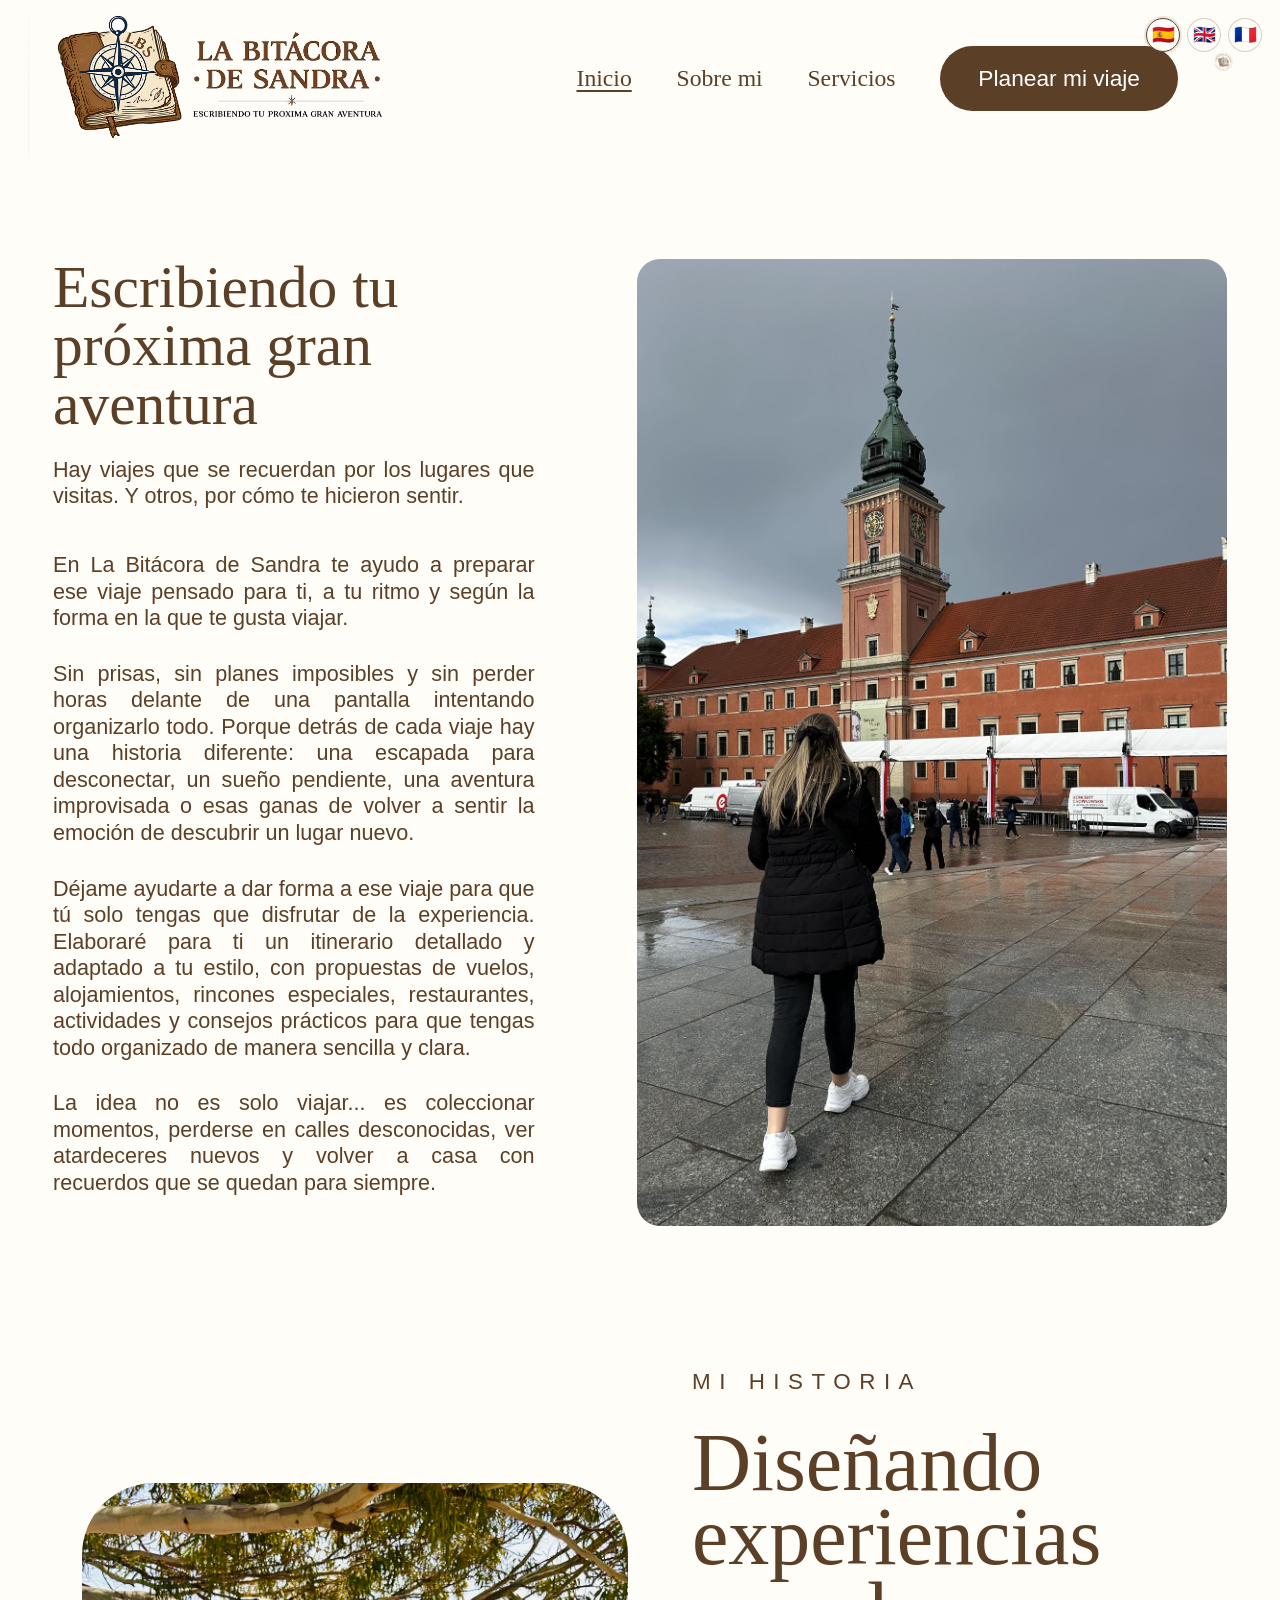
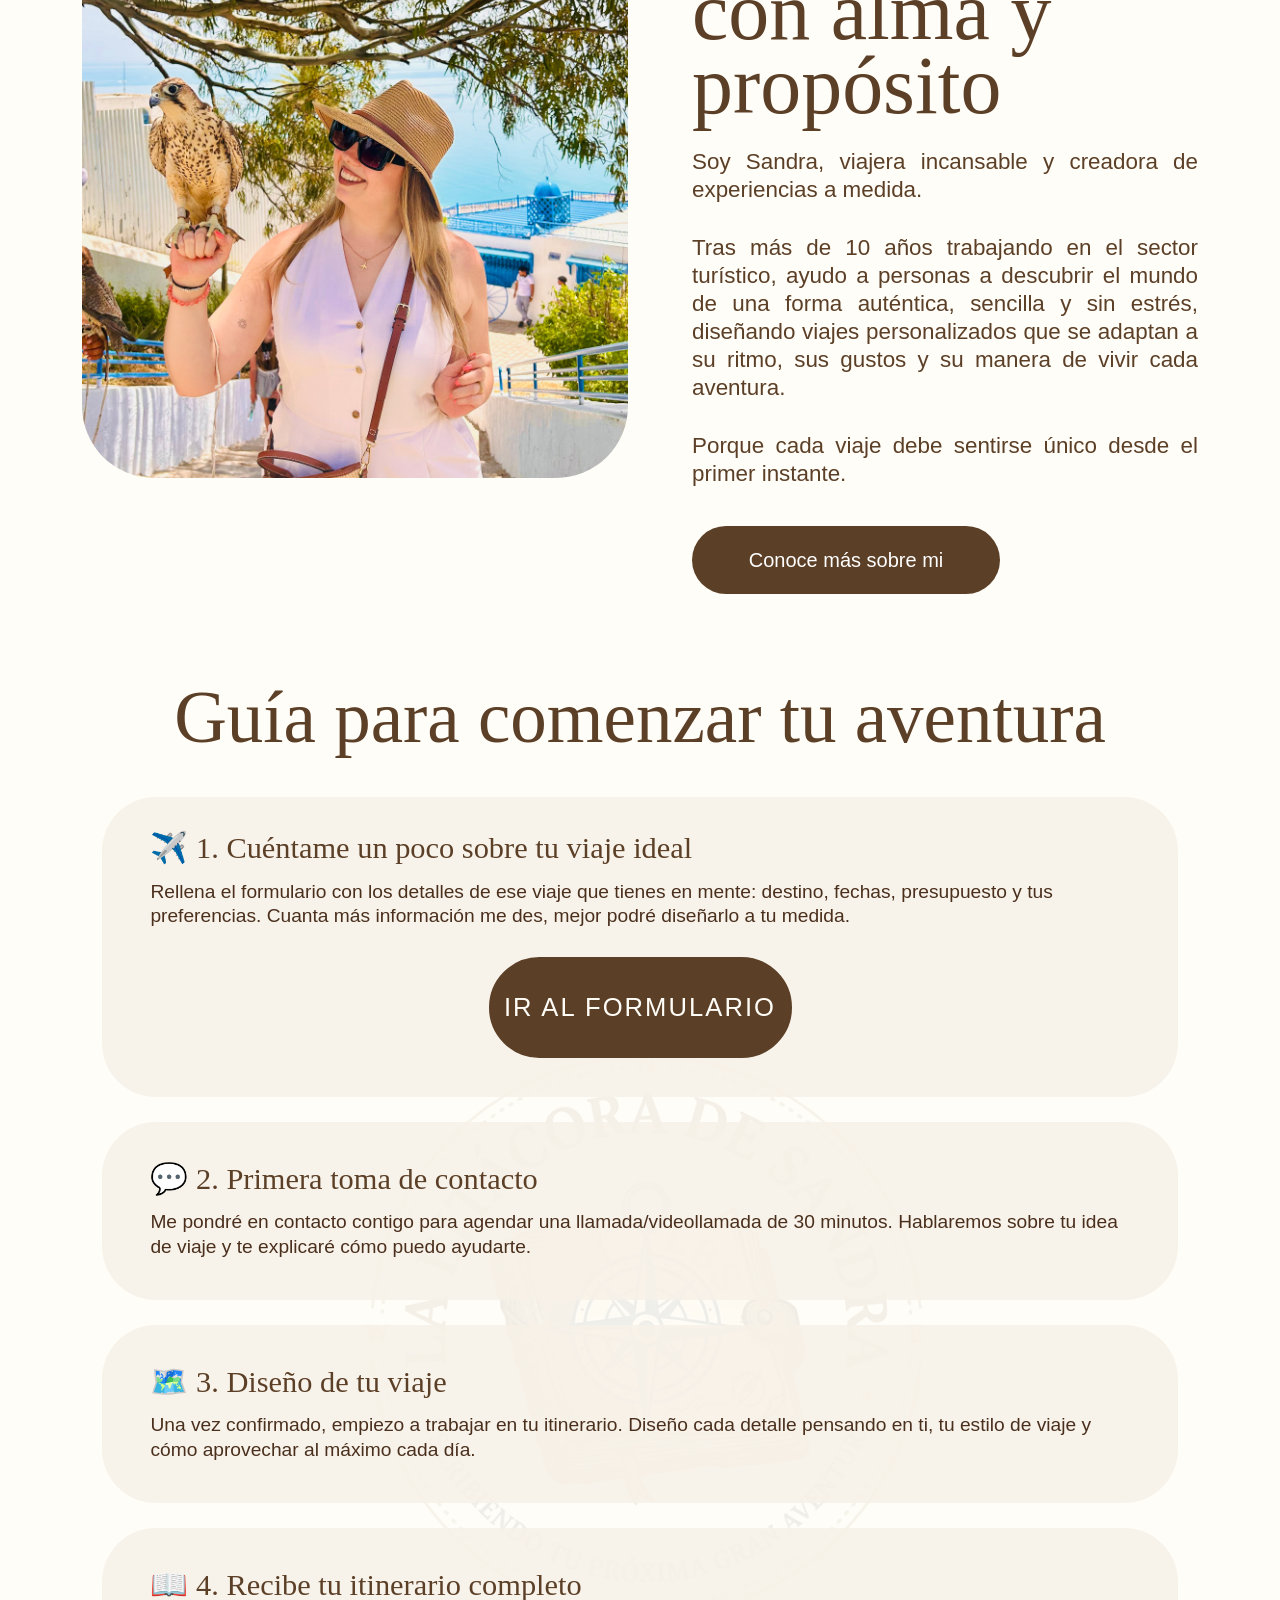
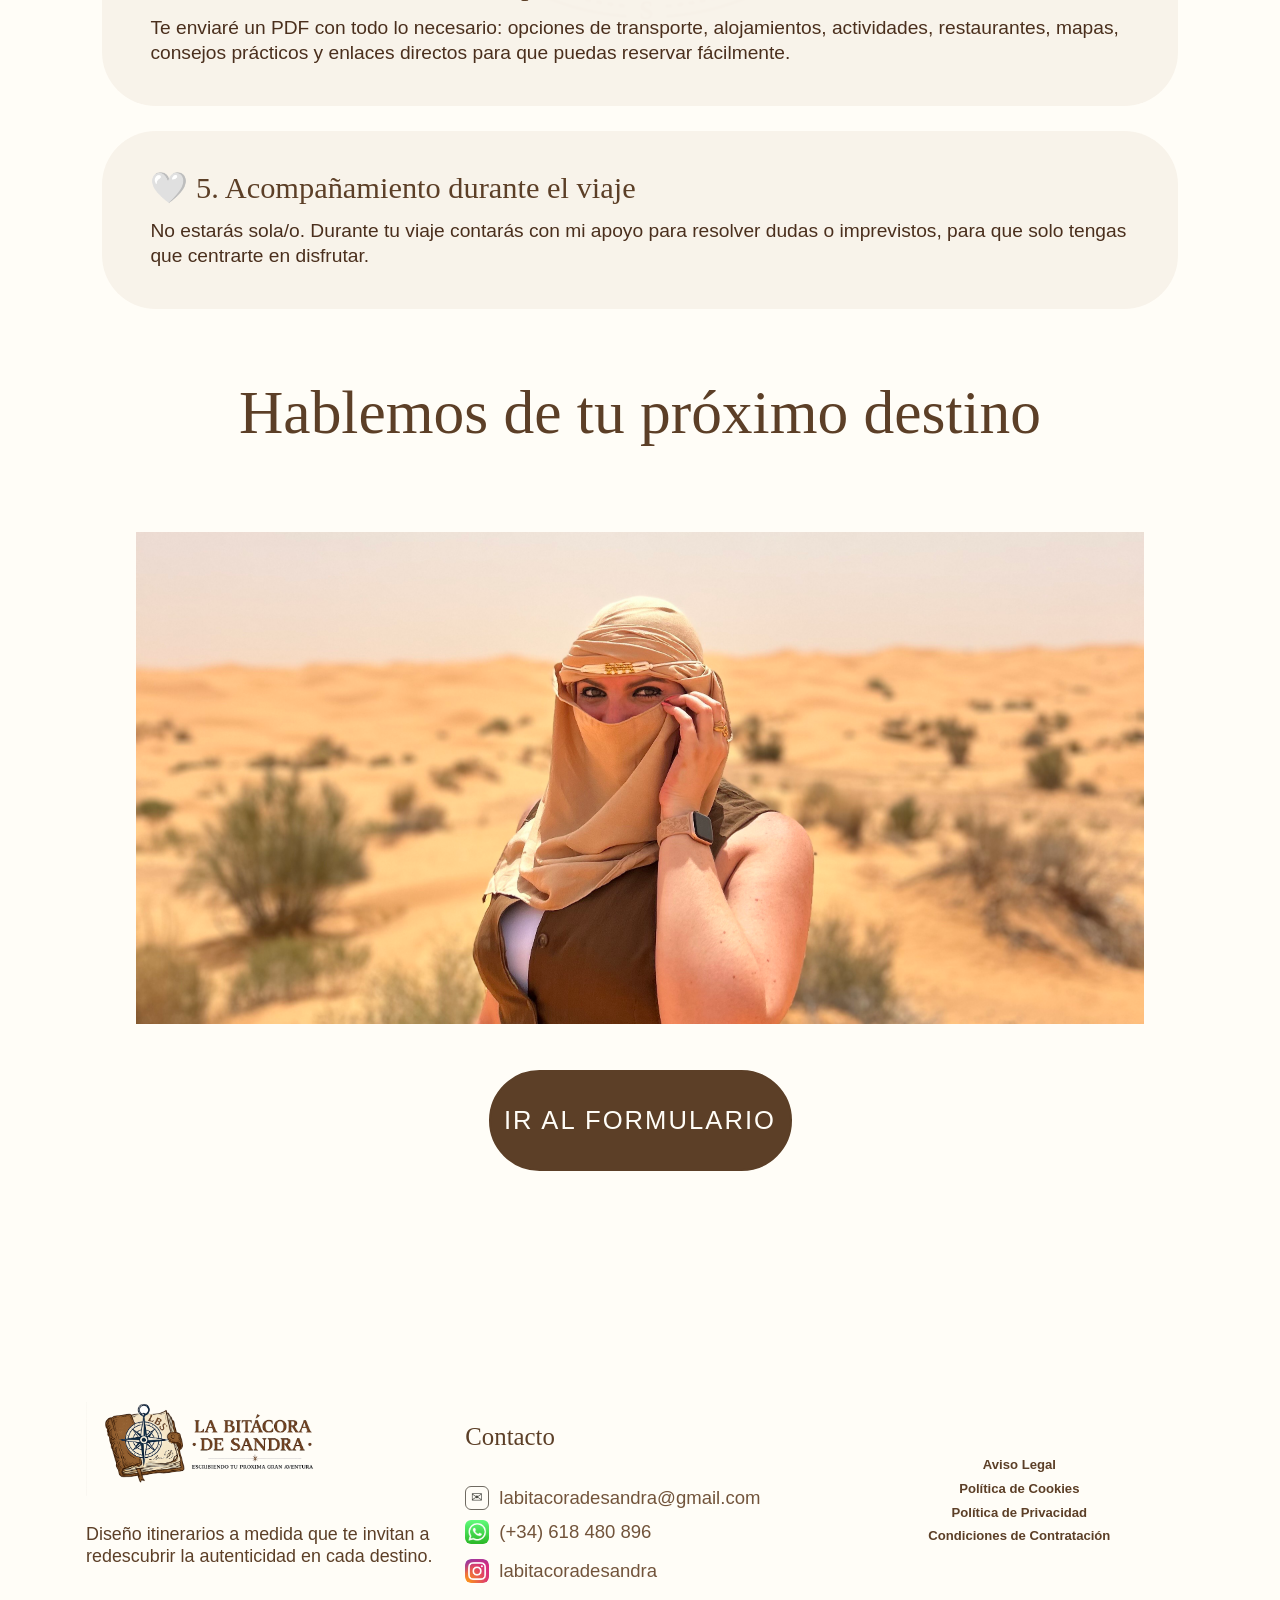
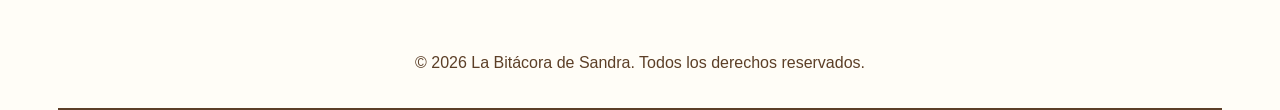
==== commit d2347fa9: "Add files via upload" ====
--- a/index.html
+++ b/index.html
@@ -27,6 +27,11 @@
       </nav>
 
       <img class="seal" src="sello-original.png" alt="" aria-hidden="true" onerror="this.onerror=null;this.src='sello.svg';">
+      <div class="language-switch" aria-label="Cambiar idioma">
+        <button type="button" data-lang-switch="es" aria-label="Español">🇪🇸</button>
+        <button type="button" data-lang-switch="en" aria-label="English">🇬🇧</button>
+        <button type="button" data-lang-switch="fr" aria-label="Français">🇫🇷</button>
+      </div>
     </header>
 
     <main>
@@ -186,5 +191,6 @@
       </form>
     </div>
     <script src="contact-form.js"></script>
+    <script src="translations.js"></script>
   </body>
 </html>
--- a/styles.css
+++ b/styles.css
@@ -41,6 +41,7 @@
 }
 
 .site-header {
+  position: relative;
   min-height: 218px;
   display: grid;
   grid-template-columns: minmax(240px, 520px) 1fr 58px;
@@ -99,6 +100,36 @@
   width: 44px;
   margin-top: 26px;
   opacity: 0.72;
+}
+
+.language-switch {
+  position: absolute;
+  top: 18px;
+  right: 18px;
+  display: inline-flex;
+  gap: 7px;
+  z-index: 5;
+}
+
+.language-switch button {
+  width: 34px;
+  height: 34px;
+  display: inline-flex;
+  align-items: center;
+  justify-content: center;
+  border: 1px solid rgba(92, 63, 39, 0.24);
+  border-radius: 999px;
+  background: rgba(255, 253, 247, 0.88);
+  color: var(--brown);
+  cursor: pointer;
+  font-size: 1.15rem;
+  line-height: 1;
+  padding: 0;
+}
+
+.language-switch button.is-active {
+  border-color: var(--brown);
+  box-shadow: 0 0 0 2px rgba(92, 63, 39, 0.12);
 }
 
 .hero {
@@ -530,9 +561,10 @@
 }
 
 .legal-header {
+  position: relative;
   max-width: 1180px;
   margin: 0 auto;
-  padding: 42px 28px 24px;
+  padding: 42px 150px 24px 28px;
   display: flex;
   align-items: center;
   justify-content: space-between;
@@ -810,6 +842,11 @@
     text-align: center;
   }
 
+  .language-switch {
+    top: 12px;
+    right: 12px;
+  }
+
   .main-nav {
     width: 100%;
     font-size: 1.2rem;
--- a/styles.css
+++ b/styles.css
@@ -41,6 +41,7 @@
 }
 
 .site-header {
+  position: relative;
   min-height: 218px;
   display: grid;
   grid-template-columns: minmax(240px, 520px) 1fr 58px;
@@ -99,6 +100,36 @@
   width: 44px;
   margin-top: 26px;
   opacity: 0.72;
+}
+
+.language-switch {
+  position: absolute;
+  top: 18px;
+  right: 18px;
+  display: inline-flex;
+  gap: 7px;
+  z-index: 5;
+}
+
+.language-switch button {
+  width: 34px;
+  height: 34px;
+  display: inline-flex;
+  align-items: center;
+  justify-content: center;
+  border: 1px solid rgba(92, 63, 39, 0.24);
+  border-radius: 999px;
+  background: rgba(255, 253, 247, 0.88);
+  color: var(--brown);
+  cursor: pointer;
+  font-size: 1.15rem;
+  line-height: 1;
+  padding: 0;
+}
+
+.language-switch button.is-active {
+  border-color: var(--brown);
+  box-shadow: 0 0 0 2px rgba(92, 63, 39, 0.12);
 }
 
 .hero {
@@ -530,9 +561,10 @@
 }
 
 .legal-header {
+  position: relative;
   max-width: 1180px;
   margin: 0 auto;
-  padding: 42px 28px 24px;
+  padding: 42px 150px 24px 28px;
   display: flex;
   align-items: center;
   justify-content: space-between;
@@ -810,6 +842,11 @@
     text-align: center;
   }
 
+  .language-switch {
+    top: 12px;
+    right: 12px;
+  }
+
   .main-nav {
     width: 100%;
     font-size: 1.2rem;
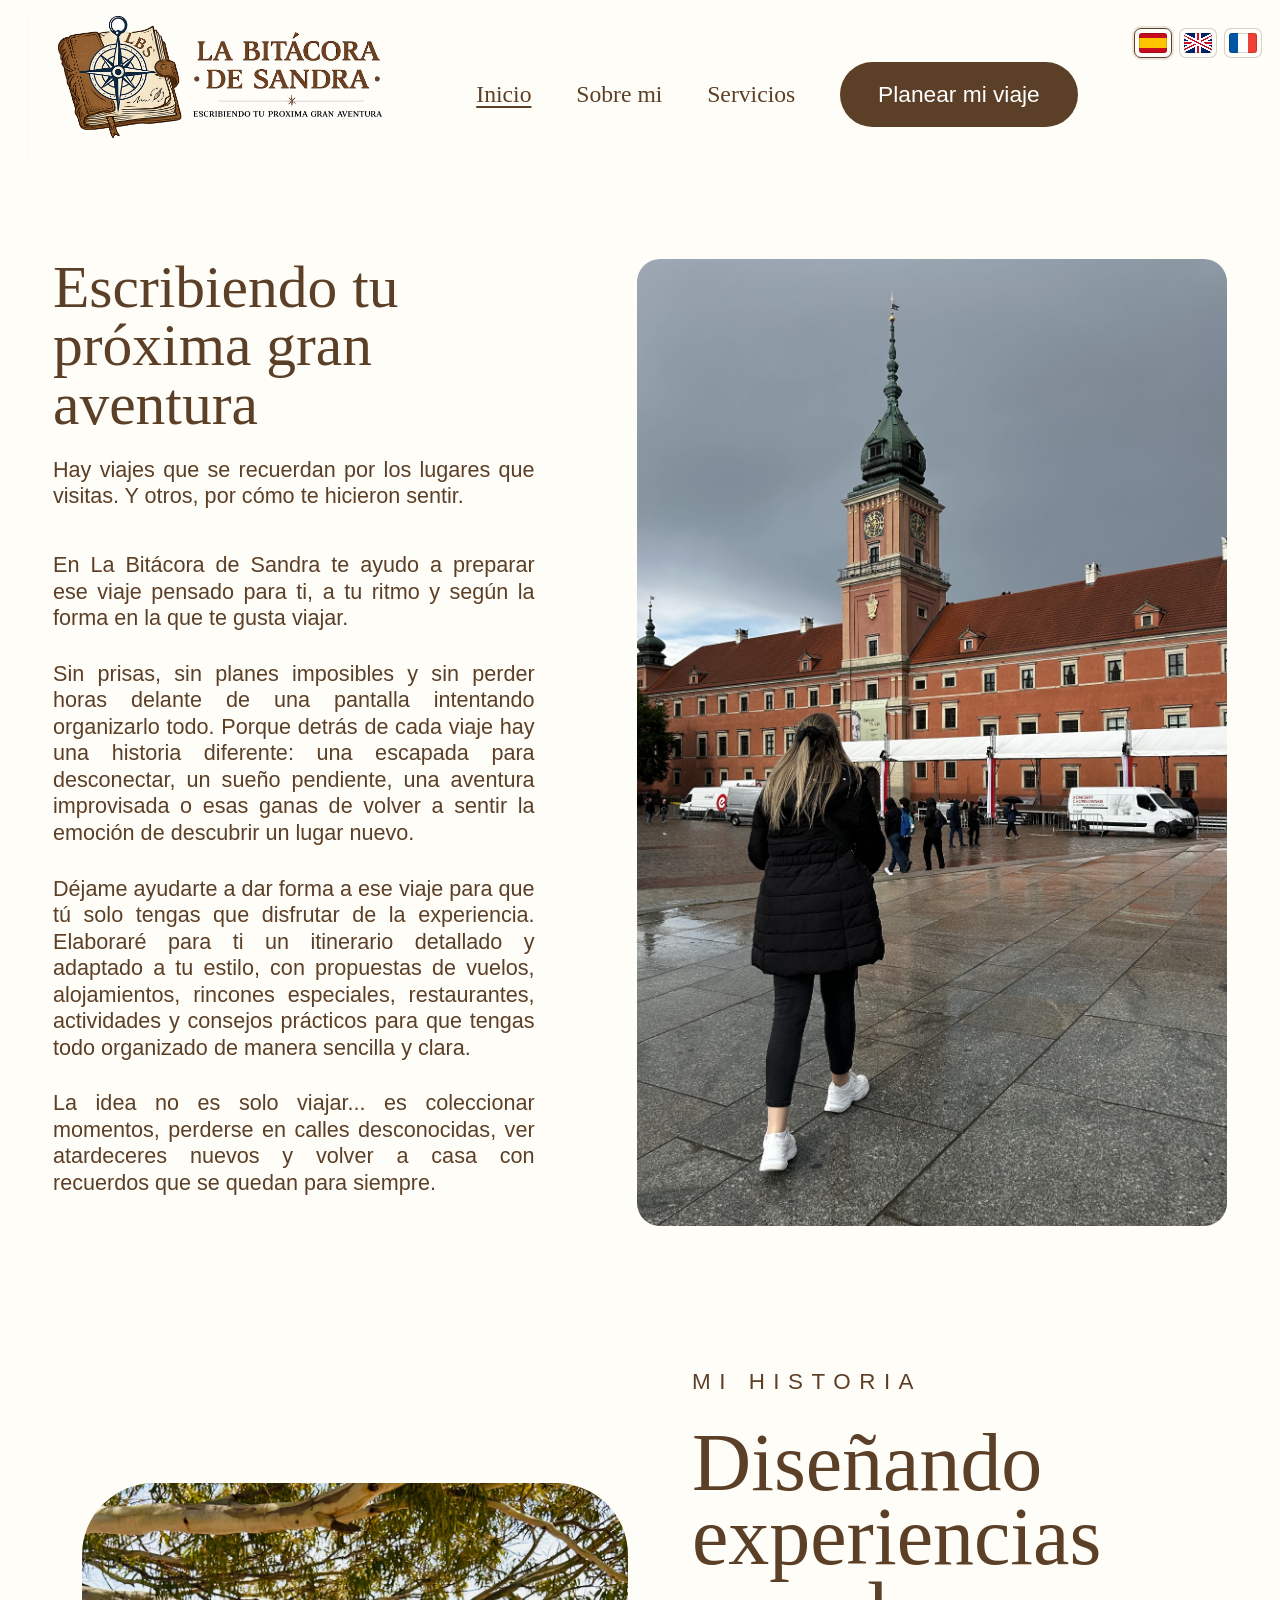
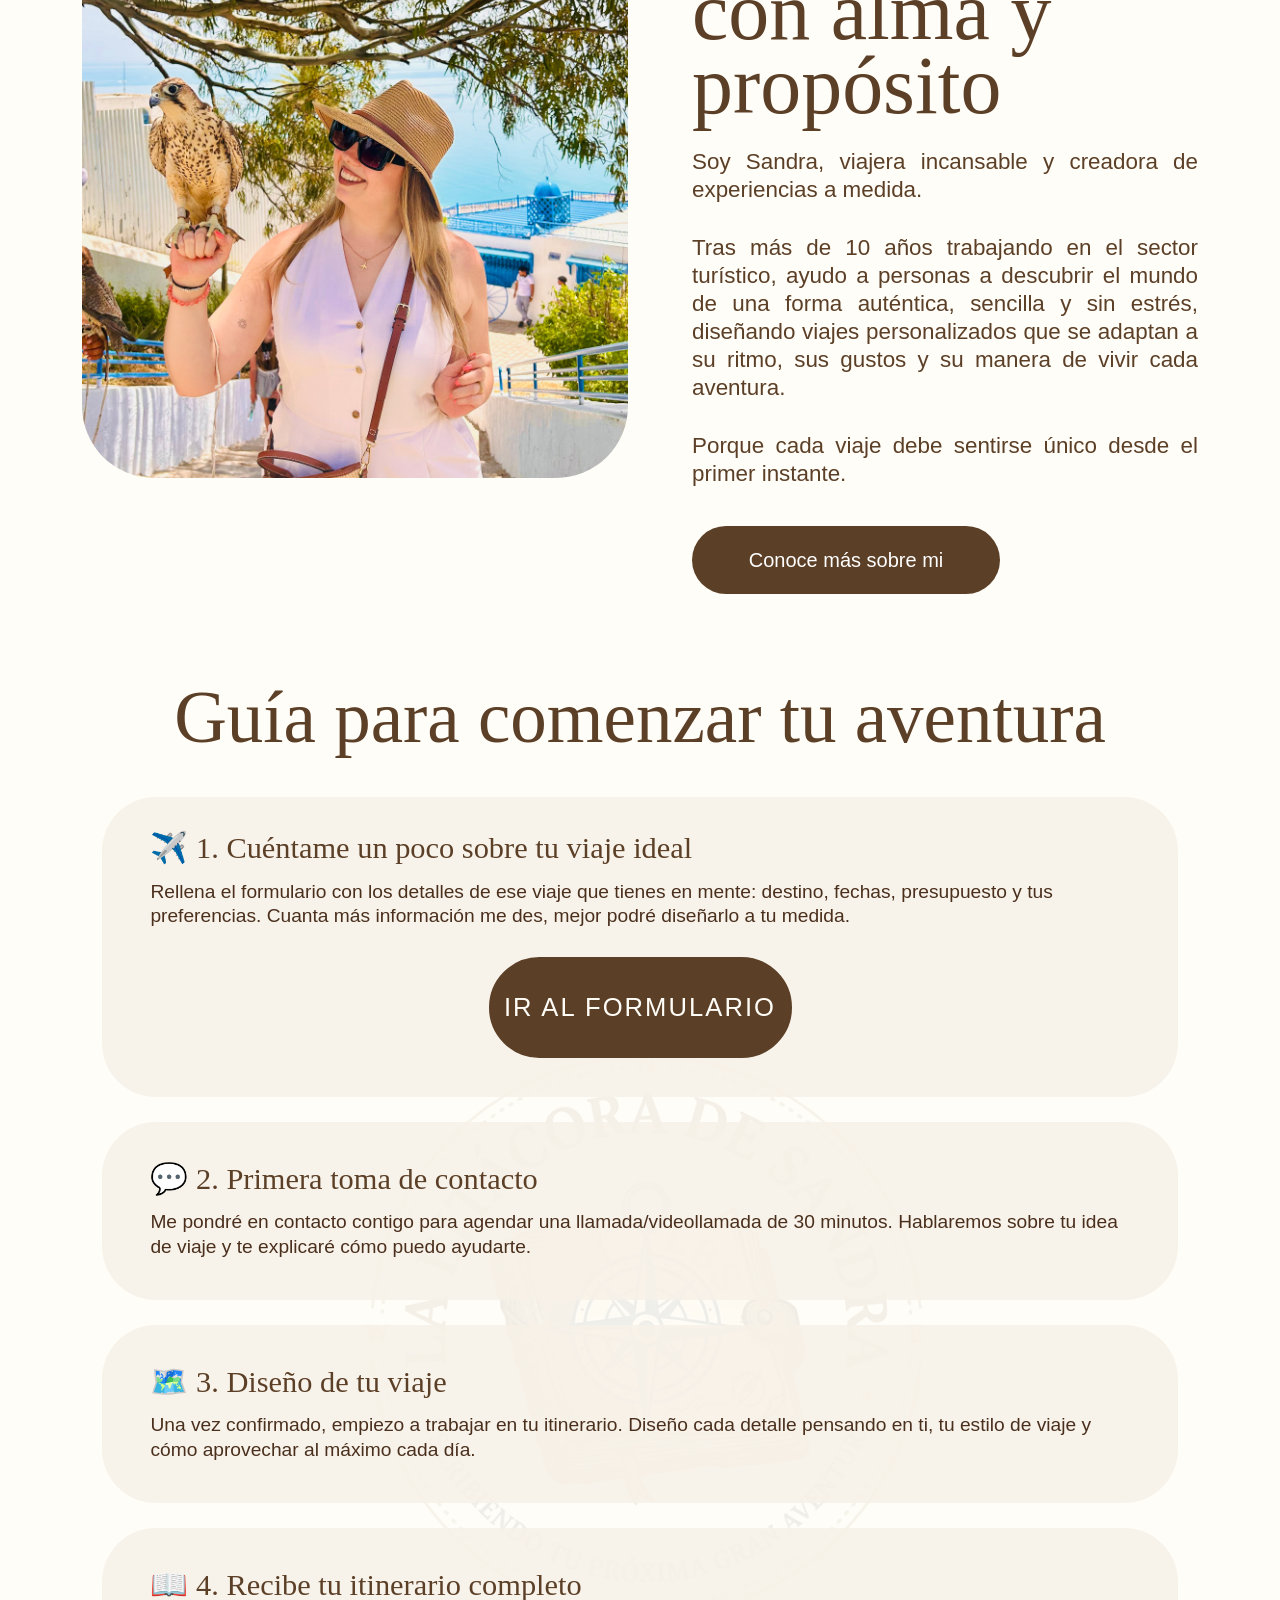
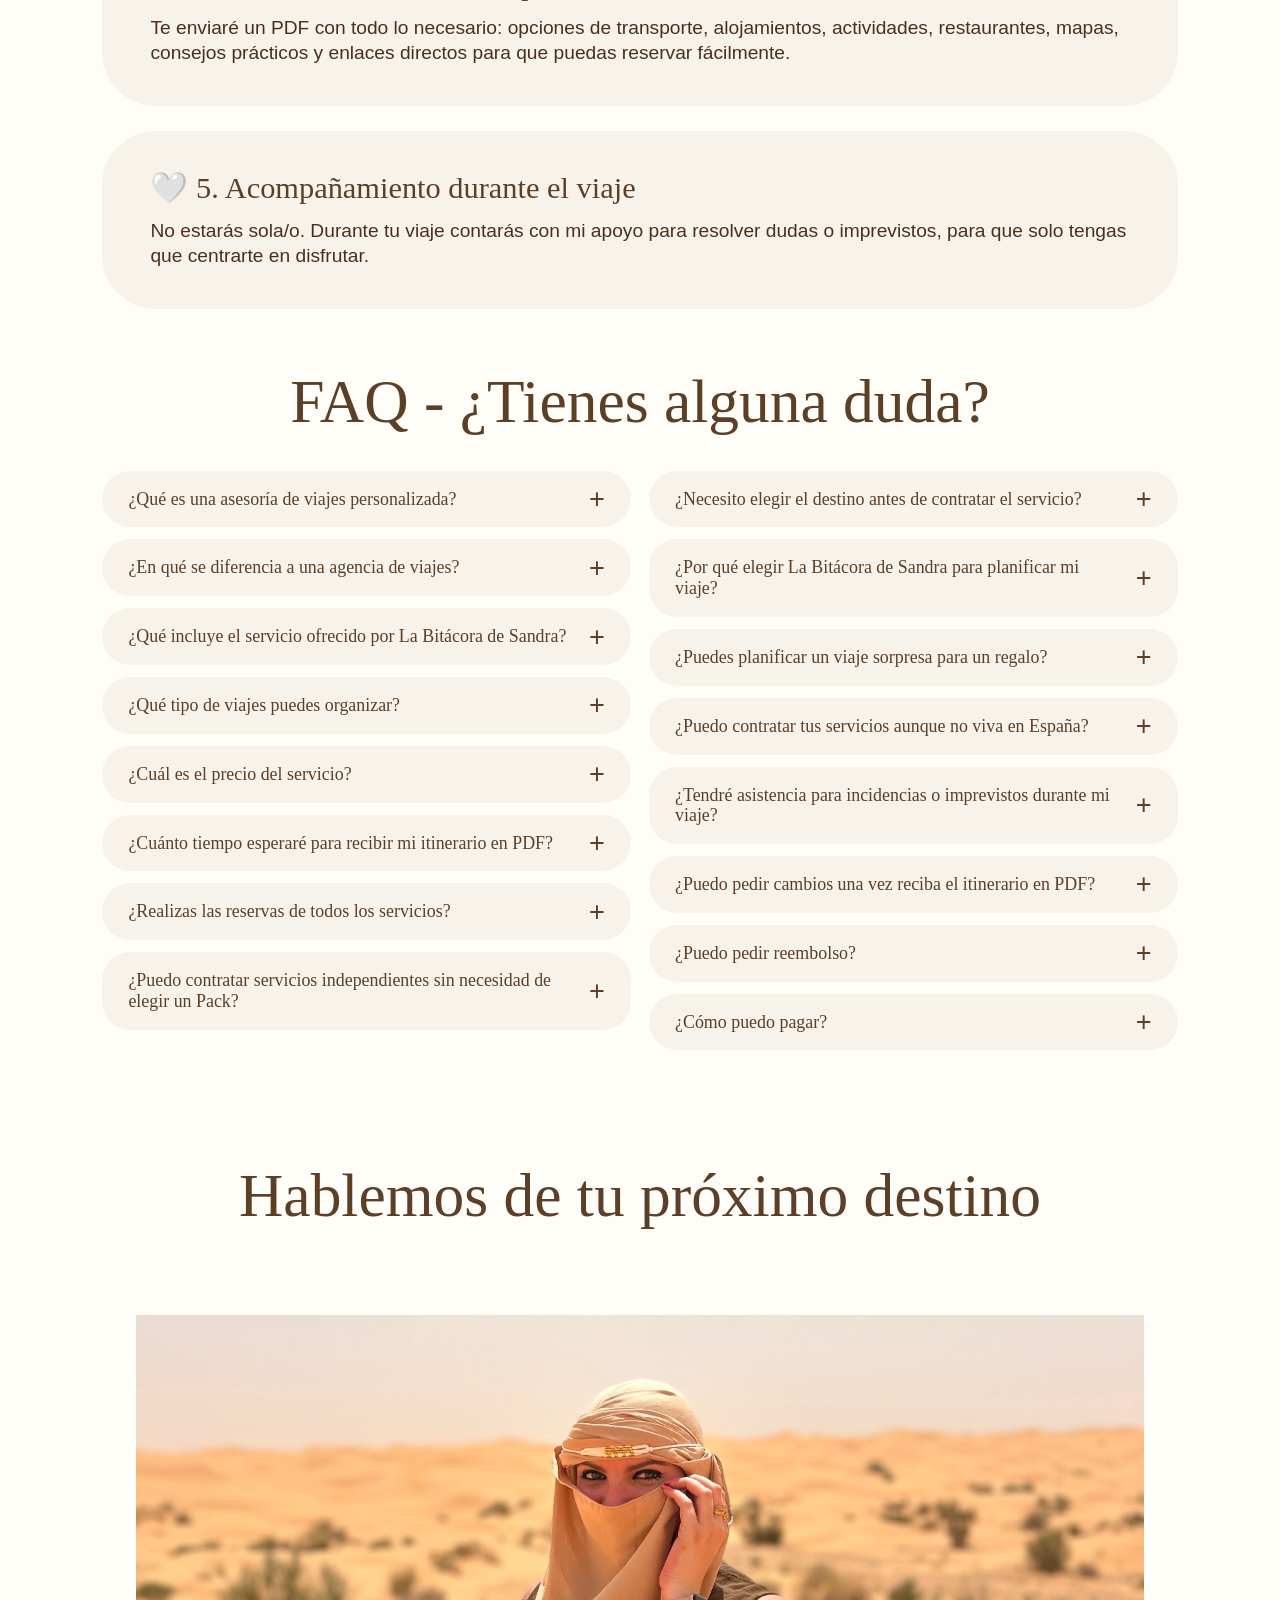
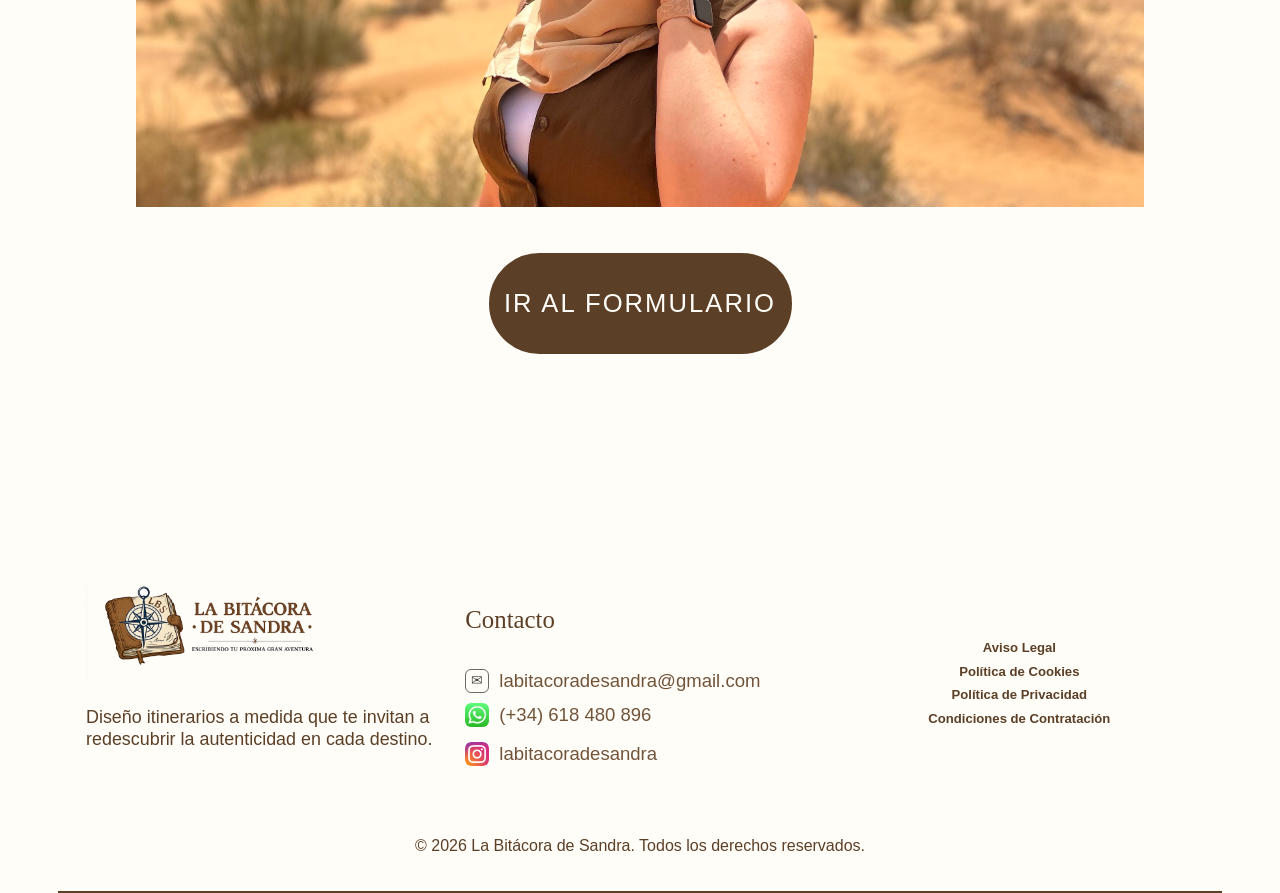
==== commit 7c6b8e60: "Add files via upload" ====
--- a/index.html
+++ b/index.html
@@ -26,11 +26,10 @@
         <a class="nav-cta" href="https://docs.google.com/forms/d/e/1FAIpQLSd0Xlkz8ZuP3wPFaGQ9eY71hwHYqjrRKlHijpWLukJKSb04Pg/viewform">Planear mi viaje</a>
       </nav>
 
-      <img class="seal" src="sello-original.png" alt="" aria-hidden="true" onerror="this.onerror=null;this.src='sello.svg';">
       <div class="language-switch" aria-label="Cambiar idioma">
-        <button type="button" data-lang-switch="es" aria-label="Español">🇪🇸</button>
-        <button type="button" data-lang-switch="en" aria-label="English">🇬🇧</button>
-        <button type="button" data-lang-switch="fr" aria-label="Français">🇫🇷</button>
+        <button type="button" data-lang-switch="es" aria-label="Español"><span class="flag flag-es" aria-hidden="true"></span></button>
+        <button type="button" data-lang-switch="en" aria-label="English"><span class="flag flag-gb" aria-hidden="true"></span></button>
+        <button type="button" data-lang-switch="fr" aria-label="Français"><span class="flag flag-fr" aria-hidden="true"></span></button>
       </div>
     </header>
 
@@ -117,6 +116,76 @@
               imprevistos, para que solo tengas que centrarte en disfrutar.
             </p>
           </article>
+        </div>
+      </section>
+
+      <section class="faq-section">
+        <h2>FAQ - ¿Tienes alguna duda?</h2>
+        <div class="faq-list">
+          <details class="faq-item">
+            <summary>¿Qué es una asesoría de viajes personalizada?</summary>
+            <p>La asesoría de viajes personalizada es un servicio en el que te ayudo a organizar un viaje totalmente adaptado a tus gustos, presupuesto y forma de viajar. En La Bitácora de Sandra creo itinerarios personalizados con recomendaciones de vuelos, alojamientos, rutas, actividades y consejos prácticos para que disfrutes del viaje sin perder horas organizándolo.</p>
+          </details>
+          <details class="faq-item">
+            <summary>¿En qué se diferencia a una agencia de viajes?</summary>
+            <p>A diferencia de una agencia tradicional, mi servicio de asesoría de viajes personalizada está pensado para ayudarte a organizar un viaje adaptado a ti, sin paquetes cerrados ni precios inflados. Mientras que muchas agencias trabajan con viajes prefabricados y comisiones por reservas, yo busco las opciones que mejor encajan con tu presupuesto y forma de viajar.</p>
+          </details>
+          <details class="faq-item">
+            <summary>¿Qué incluye el servicio ofrecido por La Bitácora de Sandra?</summary>
+            <p>Esto dependerá del servicio que quieras contratar, ya sea un Paquete de servicios o incluso puedes elegir servicios independientes, para lo que crearé un presupuesto adaptado a tus necesidades.</p>
+          </details>
+          <details class="faq-item">
+            <summary>¿Qué tipo de viajes puedes organizar?</summary>
+            <p>Desde escapadas de fin de semana a estancias de 2/3 semanas, un mes... Road trips, viajes de mochilero, viajes en pareja, viajes con amigos, viajes en familia con niños, itinerarios multicity, viajes sorpresa, lunas de miel y viajes de fin de curso. Me adaptaré a lo que necesites.</p>
+          </details>
+          <details class="faq-item">
+            <summary>¿Cuál es el precio del servicio?</summary>
+            <p>Puedes elegir un Paquete de servicios a un precio fijo (<a href="servicios.html">ver tarifas</a>), o puedes solicitarme un presupuesto personalizado en base a los servicios que necesites.</p>
+          </details>
+          <details class="faq-item">
+            <summary>¿Cuánto tiempo esperaré para recibir mi itinerario en PDF?</summary>
+            <p>Esto dependerá de la complejidad de la planificación (Paquete elegido, días de duración, extras solicitados). El tiempo estimado es de 3-7 días.</p>
+          </details>
+          <details class="faq-item">
+            <summary>¿Realizas las reservas de todos los servicios?</summary>
+            <p>No realizo reservas directamente. Te envío los enlaces de las mejores opciones de vuelos, alojamientos y transporte para que puedas reservarlas tú mismo/a de forma sencilla y segura. ¡Pero te acompaño en el proceso de reserva si lo necesitas!</p>
+          </details>
+          <details class="faq-item">
+            <summary>¿Puedo contratar servicios independientes sin necesidad de elegir un Pack?</summary>
+            <p>Por supuesto. Crearé un presupuesto personalizado para ti en base a lo que necesites.</p>
+          </details>
+          <details class="faq-item">
+            <summary>¿Necesito elegir el destino antes de contratar el servicio?</summary>
+            <p>Por más que suene extraño... ¡no! Basándome en mi experiencia, hay destinos mejores que otros según la temporada en la que decidas viajar. Dime en qué mes/temporada te gustaría viajar y te propondré diferentes destinos.</p>
+          </details>
+          <details class="faq-item">
+            <summary>¿Por qué elegir La Bitácora de Sandra para planificar mi viaje?</summary>
+            <p>Porque a la hora de elaborar mis itinerarios he pensado hasta en el más mínimo detalle. Entre otros extras, te ofrezco recomendaciones de restaurantes, APPs que te pueden salvar de más de un apuro, recomendaciones de outfits para ir siempre preparado, impresión del PDF en versión revista, tarjetas de regalo para que tu viaje no acabe el día que regresas... ¡y muchas otras sorpresas!</p>
+          </details>
+          <details class="faq-item">
+            <summary>¿Puedes planificar un viaje sorpresa para un regalo?</summary>
+            <p>¡Claro que sí! Y como persona bien coqueta que soy, te ofrezco la posibilidad de preparar un packaging de regalo ideal para que no solo el contenido sea una sorpresa inolvidable.</p>
+          </details>
+          <details class="faq-item">
+            <summary>¿Puedo contratar tus servicios aunque no viva en España?</summary>
+            <p>Sí. Mis itinerarios incluyen partida desde cualquier origen y a cualquier destino en el mundo.</p>
+          </details>
+          <details class="faq-item">
+            <summary>¿Tendré asistencia para incidencias o imprevistos durante mi viaje?</summary>
+            <p>Uno de los servicios que te ofrezco es la asistencia durante tu viaje. Te daré un teléfono de contacto al que podrás escribirme/llamarme si necesitas mi ayuda para cualquier imprevisto.</p>
+          </details>
+          <details class="faq-item">
+            <summary>¿Puedo pedir cambios una vez reciba el itinerario en PDF?</summary>
+            <p>Sí. Entiendo que una vez recibidas las opciones que te ofrezco necesites cambiar/añadir otras alternativas. Según el cambio que se solicite podría conllevar un suplemento.</p>
+          </details>
+          <details class="faq-item">
+            <summary>¿Puedo pedir reembolso?</summary>
+            <p>No. Una vez aceptes el presupuesto y yo comience a trabajar en tu itinerario no podrás solicitar el reembolso, puesto que ya habré invertido mi tiempo en ello.</p>
+          </details>
+          <details class="faq-item">
+            <summary>¿Cómo puedo pagar?</summary>
+            <p>Los métodos de pago aceptados, por el momento, son los siguientes: Bizum, transferencia bancaria y Paypal.</p>
+          </details>
         </div>
       </section>
 
--- a/styles.css
+++ b/styles.css
@@ -44,10 +44,10 @@
   position: relative;
   min-height: 218px;
   display: grid;
-  grid-template-columns: minmax(240px, 520px) 1fr 58px;
+  grid-template-columns: minmax(240px, 520px) 1fr;
   align-items: start;
   gap: 42px;
-  padding: 24px 72px 34px 32px;
+  padding: 24px 132px 34px 32px;
 }
 
 .brand {
@@ -65,11 +65,13 @@
 }
 
 .main-nav {
+  align-self: start;
   display: flex;
   align-items: center;
-  justify-content: flex-end;
+  justify-content: center;
   gap: clamp(32px, 5vw, 92px);
-  padding-top: 22px;
+  padding-top: 38px;
+  transform: translateX(-34px);
   font-family: Georgia, "Times New Roman", serif;
   font-size: clamp(1.25rem, 1.85vw, 1.9rem);
   white-space: nowrap;
@@ -96,15 +98,9 @@
   text-decoration: none;
 }
 
-.seal {
-  width: 44px;
-  margin-top: 26px;
-  opacity: 0.72;
-}
-
 .language-switch {
   position: absolute;
-  top: 18px;
+  top: 28px;
   right: 18px;
   display: inline-flex;
   gap: 7px;
@@ -112,24 +108,49 @@
 }
 
 .language-switch button {
-  width: 34px;
-  height: 34px;
+  width: 38px;
+  height: 30px;
   display: inline-flex;
   align-items: center;
   justify-content: center;
   border: 1px solid rgba(92, 63, 39, 0.24);
-  border-radius: 999px;
+  border-radius: 7px;
   background: rgba(255, 253, 247, 0.88);
   color: var(--brown);
   cursor: pointer;
-  font-size: 1.15rem;
   line-height: 1;
   padding: 0;
+  overflow: hidden;
 }
 
 .language-switch button.is-active {
   border-color: var(--brown);
   box-shadow: 0 0 0 2px rgba(92, 63, 39, 0.12);
+}
+
+.flag {
+  width: 28px;
+  height: 20px;
+  display: block;
+  border-radius: 3px;
+  box-shadow: inset 0 0 0 1px rgba(0, 0, 0, 0.16);
+}
+
+.flag-es {
+  background: linear-gradient(#c60b1e 0 25%, #ffc400 25% 75%, #c60b1e 75%);
+}
+
+.flag-fr {
+  background: linear-gradient(90deg, #0055a4 0 33.33%, #fff 33.33% 66.66%, #ef4135 66.66%);
+}
+
+.flag-gb {
+  background:
+    linear-gradient(27deg, transparent 43%, #fff 43% 49%, #c8102e 49% 53%, #fff 53% 59%, transparent 59%),
+    linear-gradient(-27deg, transparent 43%, #fff 43% 49%, #c8102e 49% 53%, #fff 53% 59%, transparent 59%),
+    linear-gradient(90deg, transparent 41%, #fff 41% 45%, #c8102e 45% 55%, #fff 55% 59%, transparent 59%),
+    linear-gradient(0deg, transparent 38%, #fff 38% 43%, #c8102e 43% 57%, #fff 57% 62%, transparent 62%),
+    #012169;
 }
 
 .hero {
@@ -447,6 +468,77 @@
   margin: 46px 0 0;
 }
 
+.faq-section {
+  padding: 28px clamp(70px, 8vw, 150px) 74px;
+}
+
+.faq-section h2 {
+  margin: 0 auto 38px;
+  text-align: center;
+  font-size: clamp(3.1rem, 4.8vw, 4.95rem);
+  line-height: 1;
+}
+
+.faq-list {
+  width: min(1160px, 100%);
+  margin: 0 auto;
+  columns: 2;
+  column-gap: 18px;
+}
+
+.faq-item {
+  background: rgba(247, 241, 232, 0.86);
+  border-radius: 28px;
+  color: var(--brown);
+  overflow: hidden;
+  break-inside: avoid;
+  margin: 0 0 12px;
+}
+
+.faq-item summary {
+  position: relative;
+  list-style: none;
+  cursor: pointer;
+  padding: 18px 58px 18px 26px;
+  font-family: Georgia, "Times New Roman", serif;
+  font-size: clamp(1.12rem, 1.35vw, 1.42rem);
+  line-height: 1.16;
+}
+
+.faq-item summary::-webkit-details-marker {
+  display: none;
+}
+
+.faq-item summary::after {
+  content: "+";
+  position: absolute;
+  right: 26px;
+  top: 50%;
+  transform: translateY(-50%);
+  font-family: Optima, Candara, "Trebuchet MS", Arial, sans-serif;
+  font-size: 1.7rem;
+  line-height: 1;
+}
+
+.faq-item[open] summary::after {
+  content: "-";
+}
+
+.faq-item p {
+  margin: 0;
+  padding: 0 26px 22px;
+  color: var(--brown-dark);
+  font-size: clamp(1rem, 1.12vw, 1.12rem);
+  line-height: 1.34;
+}
+
+.faq-item p a {
+  color: var(--brown);
+  font-weight: 700;
+  text-decoration: underline;
+  text-underline-offset: 3px;
+}
+
 .page-section {
   padding-top: 34px;
 }
@@ -626,9 +718,9 @@
 
 @media (max-width: 1300px) {
   .site-header {
-    grid-template-columns: minmax(260px, 390px) 1fr 42px;
+    grid-template-columns: minmax(260px, 390px) 1fr;
     gap: 24px;
-    padding: 24px 36px 34px 28px;
+    padding: 24px 132px 34px 28px;
   }
 
   .brand {
@@ -642,6 +734,7 @@
 
   .main-nav {
     gap: clamp(22px, 3.5vw, 46px);
+    transform: translateX(-18px);
   }
 
   .nav-cta {
@@ -772,10 +865,7 @@
     flex-wrap: wrap;
     gap: 24px;
     padding-top: 0;
-  }
-
-  .seal {
-    display: none;
+    transform: none;
   }
 
   .hero,
@@ -965,6 +1055,31 @@
     min-height: auto;
   }
 
+  .faq-section {
+    padding-left: 22px;
+    padding-right: 22px;
+  }
+
+  .faq-list {
+    columns: 1;
+  }
+
+  .faq-item {
+    border-radius: 24px;
+  }
+
+  .faq-item summary {
+    padding: 21px 58px 21px 24px;
+  }
+
+  .faq-item summary::after {
+    right: 24px;
+  }
+
+  .faq-item p {
+    padding: 0 24px 24px;
+  }
+
   .destination h2 {
     margin-bottom: 42px;
   }
--- a/styles.css
+++ b/styles.css
@@ -44,10 +44,10 @@
   position: relative;
   min-height: 218px;
   display: grid;
-  grid-template-columns: minmax(240px, 520px) 1fr 58px;
+  grid-template-columns: minmax(240px, 520px) 1fr;
   align-items: start;
   gap: 42px;
-  padding: 24px 72px 34px 32px;
+  padding: 24px 132px 34px 32px;
 }
 
 .brand {
@@ -65,11 +65,13 @@
 }
 
 .main-nav {
+  align-self: start;
   display: flex;
   align-items: center;
-  justify-content: flex-end;
+  justify-content: center;
   gap: clamp(32px, 5vw, 92px);
-  padding-top: 22px;
+  padding-top: 38px;
+  transform: translateX(-34px);
   font-family: Georgia, "Times New Roman", serif;
   font-size: clamp(1.25rem, 1.85vw, 1.9rem);
   white-space: nowrap;
@@ -96,15 +98,9 @@
   text-decoration: none;
 }
 
-.seal {
-  width: 44px;
-  margin-top: 26px;
-  opacity: 0.72;
-}
-
 .language-switch {
   position: absolute;
-  top: 18px;
+  top: 28px;
   right: 18px;
   display: inline-flex;
   gap: 7px;
@@ -112,24 +108,49 @@
 }
 
 .language-switch button {
-  width: 34px;
-  height: 34px;
+  width: 38px;
+  height: 30px;
   display: inline-flex;
   align-items: center;
   justify-content: center;
   border: 1px solid rgba(92, 63, 39, 0.24);
-  border-radius: 999px;
+  border-radius: 7px;
   background: rgba(255, 253, 247, 0.88);
   color: var(--brown);
   cursor: pointer;
-  font-size: 1.15rem;
   line-height: 1;
   padding: 0;
+  overflow: hidden;
 }
 
 .language-switch button.is-active {
   border-color: var(--brown);
   box-shadow: 0 0 0 2px rgba(92, 63, 39, 0.12);
+}
+
+.flag {
+  width: 28px;
+  height: 20px;
+  display: block;
+  border-radius: 3px;
+  box-shadow: inset 0 0 0 1px rgba(0, 0, 0, 0.16);
+}
+
+.flag-es {
+  background: linear-gradient(#c60b1e 0 25%, #ffc400 25% 75%, #c60b1e 75%);
+}
+
+.flag-fr {
+  background: linear-gradient(90deg, #0055a4 0 33.33%, #fff 33.33% 66.66%, #ef4135 66.66%);
+}
+
+.flag-gb {
+  background:
+    linear-gradient(27deg, transparent 43%, #fff 43% 49%, #c8102e 49% 53%, #fff 53% 59%, transparent 59%),
+    linear-gradient(-27deg, transparent 43%, #fff 43% 49%, #c8102e 49% 53%, #fff 53% 59%, transparent 59%),
+    linear-gradient(90deg, transparent 41%, #fff 41% 45%, #c8102e 45% 55%, #fff 55% 59%, transparent 59%),
+    linear-gradient(0deg, transparent 38%, #fff 38% 43%, #c8102e 43% 57%, #fff 57% 62%, transparent 62%),
+    #012169;
 }
 
 .hero {
@@ -447,6 +468,77 @@
   margin: 46px 0 0;
 }
 
+.faq-section {
+  padding: 28px clamp(70px, 8vw, 150px) 74px;
+}
+
+.faq-section h2 {
+  margin: 0 auto 38px;
+  text-align: center;
+  font-size: clamp(3.1rem, 4.8vw, 4.95rem);
+  line-height: 1;
+}
+
+.faq-list {
+  width: min(1160px, 100%);
+  margin: 0 auto;
+  columns: 2;
+  column-gap: 18px;
+}
+
+.faq-item {
+  background: rgba(247, 241, 232, 0.86);
+  border-radius: 28px;
+  color: var(--brown);
+  overflow: hidden;
+  break-inside: avoid;
+  margin: 0 0 12px;
+}
+
+.faq-item summary {
+  position: relative;
+  list-style: none;
+  cursor: pointer;
+  padding: 18px 58px 18px 26px;
+  font-family: Georgia, "Times New Roman", serif;
+  font-size: clamp(1.12rem, 1.35vw, 1.42rem);
+  line-height: 1.16;
+}
+
+.faq-item summary::-webkit-details-marker {
+  display: none;
+}
+
+.faq-item summary::after {
+  content: "+";
+  position: absolute;
+  right: 26px;
+  top: 50%;
+  transform: translateY(-50%);
+  font-family: Optima, Candara, "Trebuchet MS", Arial, sans-serif;
+  font-size: 1.7rem;
+  line-height: 1;
+}
+
+.faq-item[open] summary::after {
+  content: "-";
+}
+
+.faq-item p {
+  margin: 0;
+  padding: 0 26px 22px;
+  color: var(--brown-dark);
+  font-size: clamp(1rem, 1.12vw, 1.12rem);
+  line-height: 1.34;
+}
+
+.faq-item p a {
+  color: var(--brown);
+  font-weight: 700;
+  text-decoration: underline;
+  text-underline-offset: 3px;
+}
+
 .page-section {
   padding-top: 34px;
 }
@@ -626,9 +718,9 @@
 
 @media (max-width: 1300px) {
   .site-header {
-    grid-template-columns: minmax(260px, 390px) 1fr 42px;
+    grid-template-columns: minmax(260px, 390px) 1fr;
     gap: 24px;
-    padding: 24px 36px 34px 28px;
+    padding: 24px 132px 34px 28px;
   }
 
   .brand {
@@ -642,6 +734,7 @@
 
   .main-nav {
     gap: clamp(22px, 3.5vw, 46px);
+    transform: translateX(-18px);
   }
 
   .nav-cta {
@@ -772,10 +865,7 @@
     flex-wrap: wrap;
     gap: 24px;
     padding-top: 0;
-  }
-
-  .seal {
-    display: none;
+    transform: none;
   }
 
   .hero,
@@ -965,6 +1055,31 @@
     min-height: auto;
   }
 
+  .faq-section {
+    padding-left: 22px;
+    padding-right: 22px;
+  }
+
+  .faq-list {
+    columns: 1;
+  }
+
+  .faq-item {
+    border-radius: 24px;
+  }
+
+  .faq-item summary {
+    padding: 21px 58px 21px 24px;
+  }
+
+  .faq-item summary::after {
+    right: 24px;
+  }
+
+  .faq-item p {
+    padding: 0 24px 24px;
+  }
+
   .destination h2 {
     margin-bottom: 42px;
   }
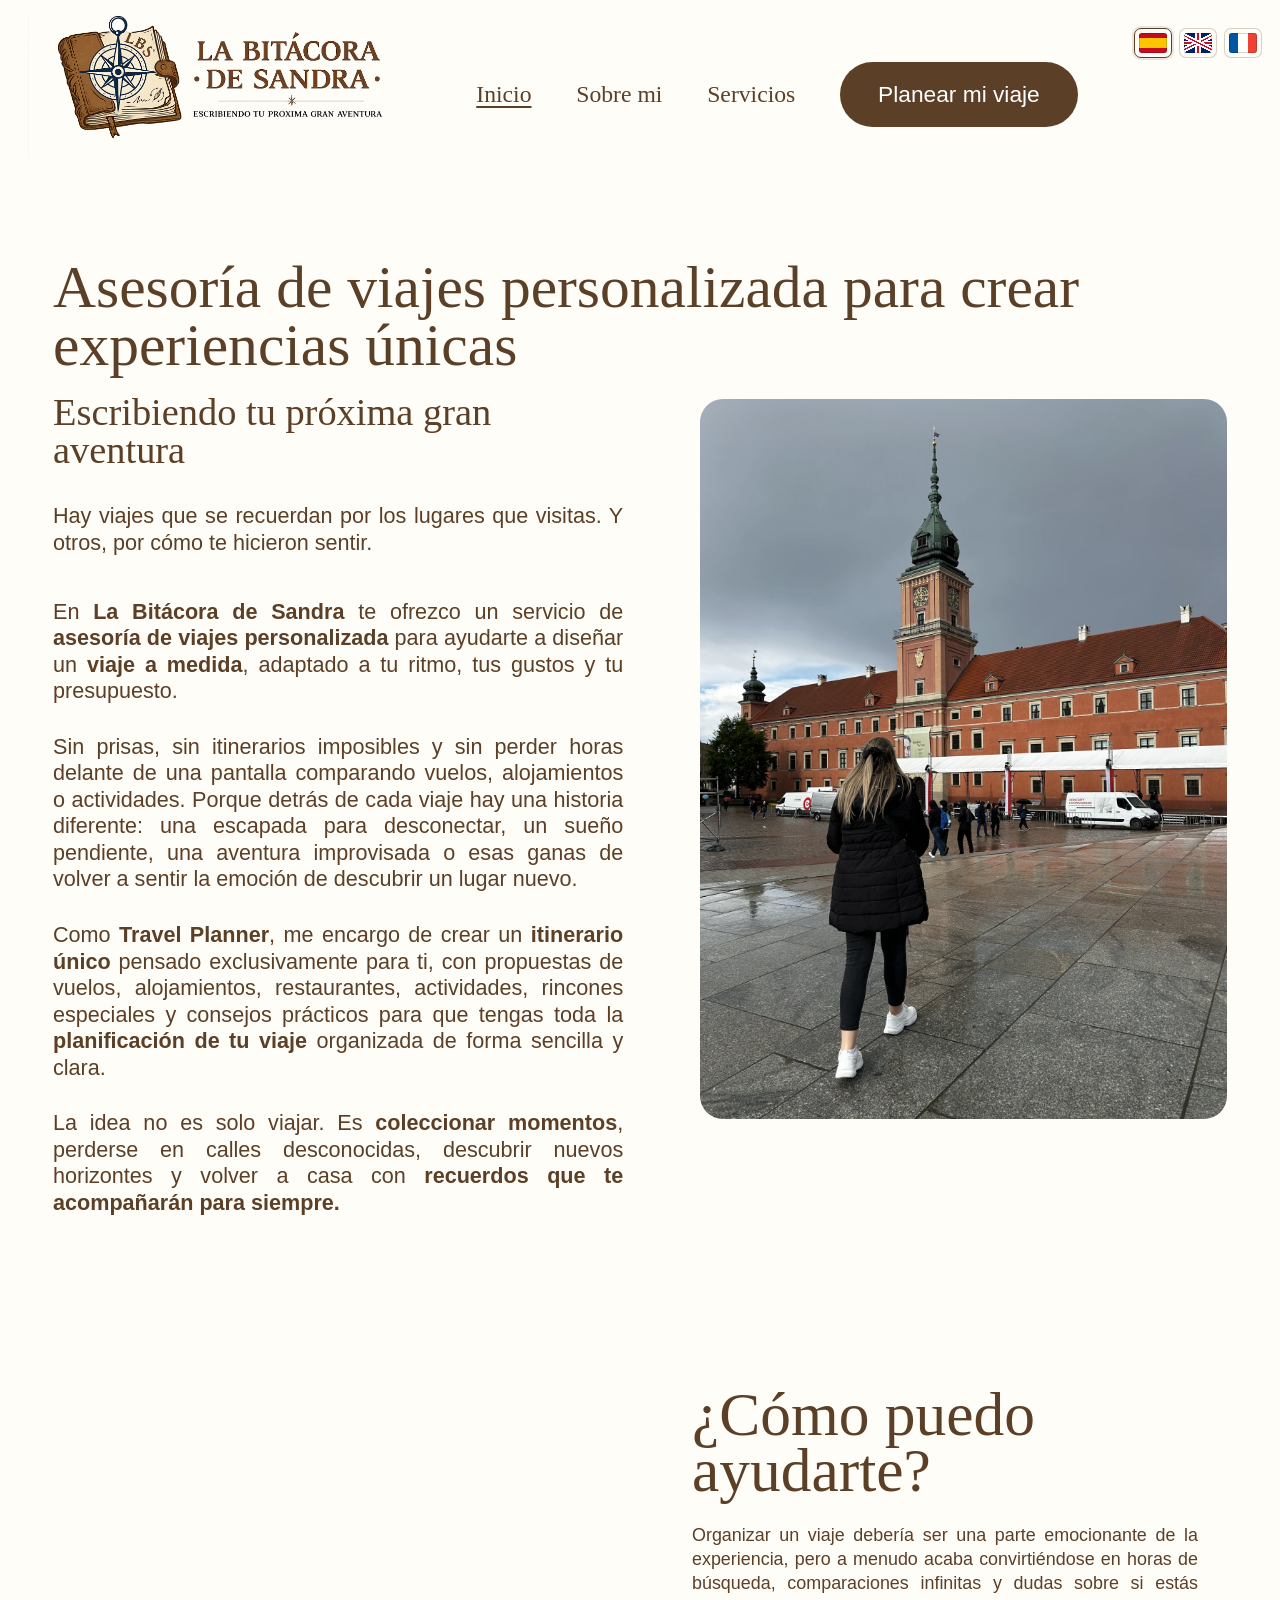
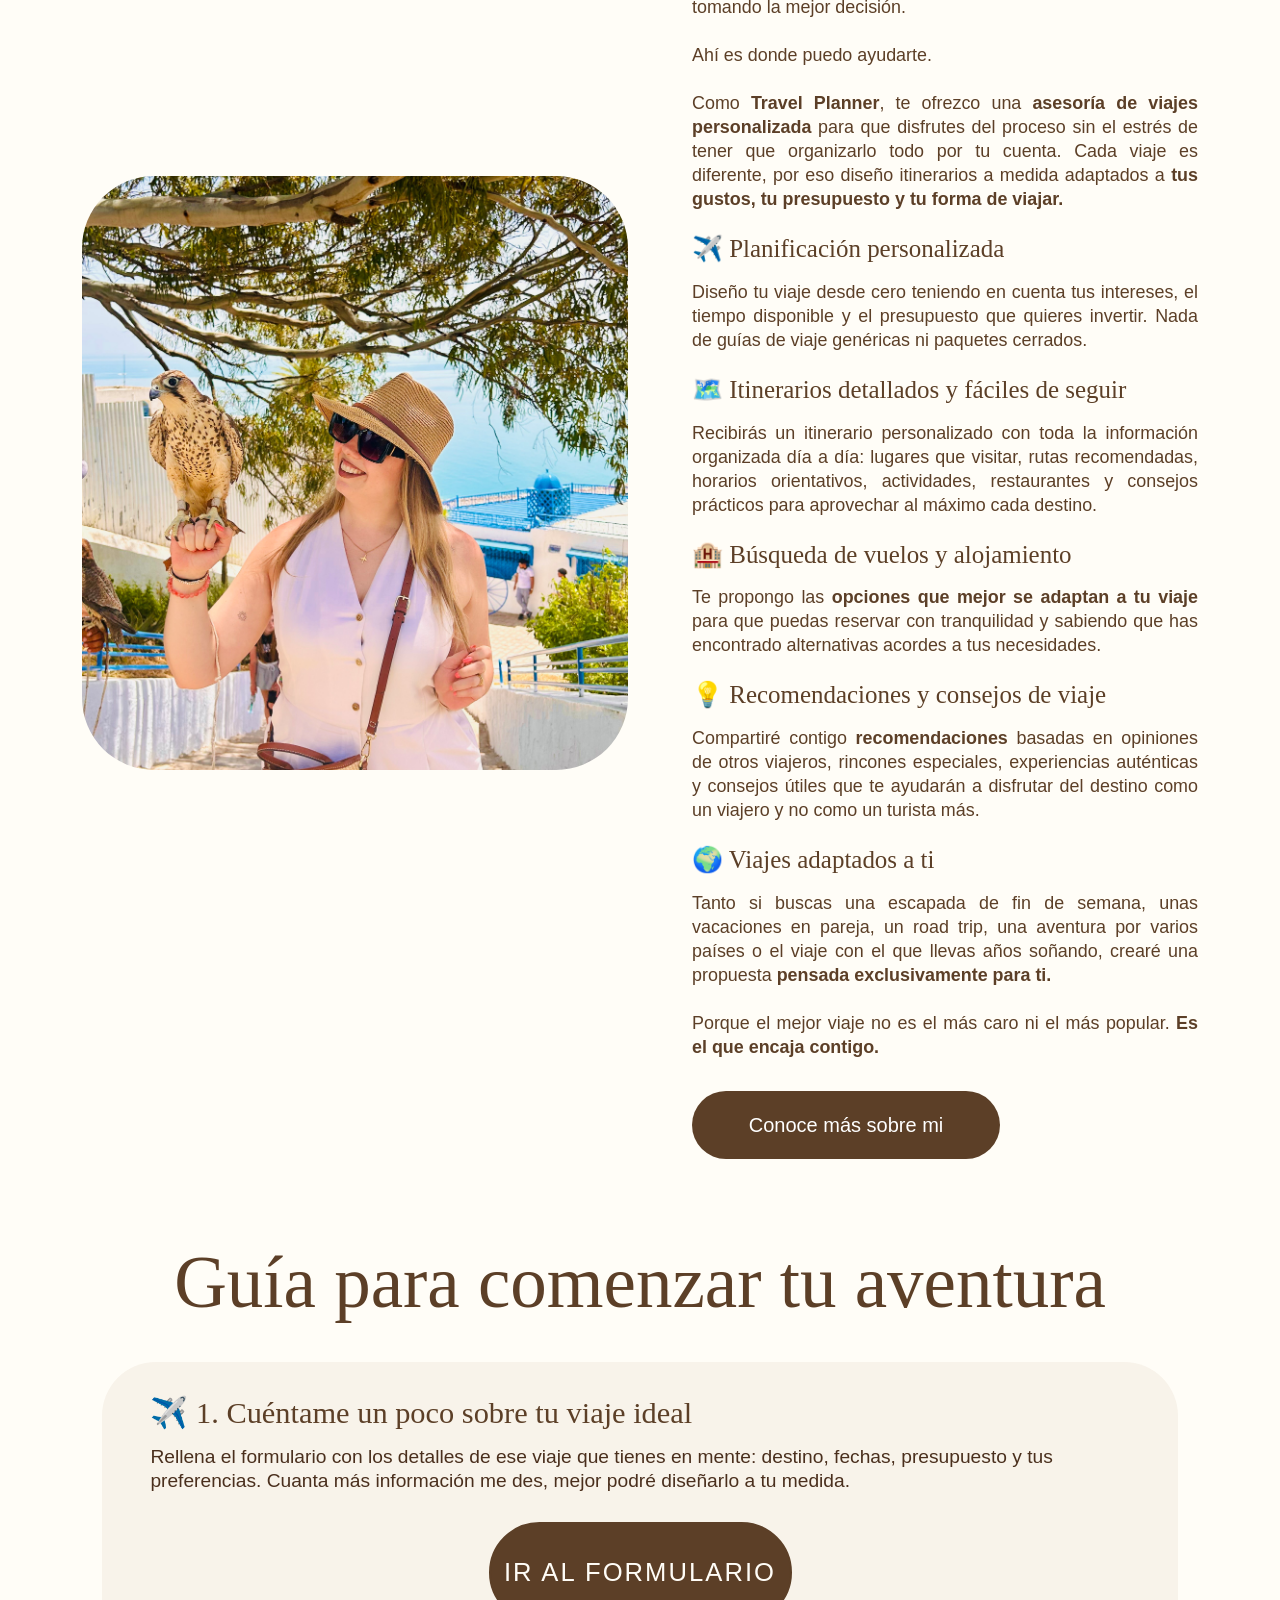
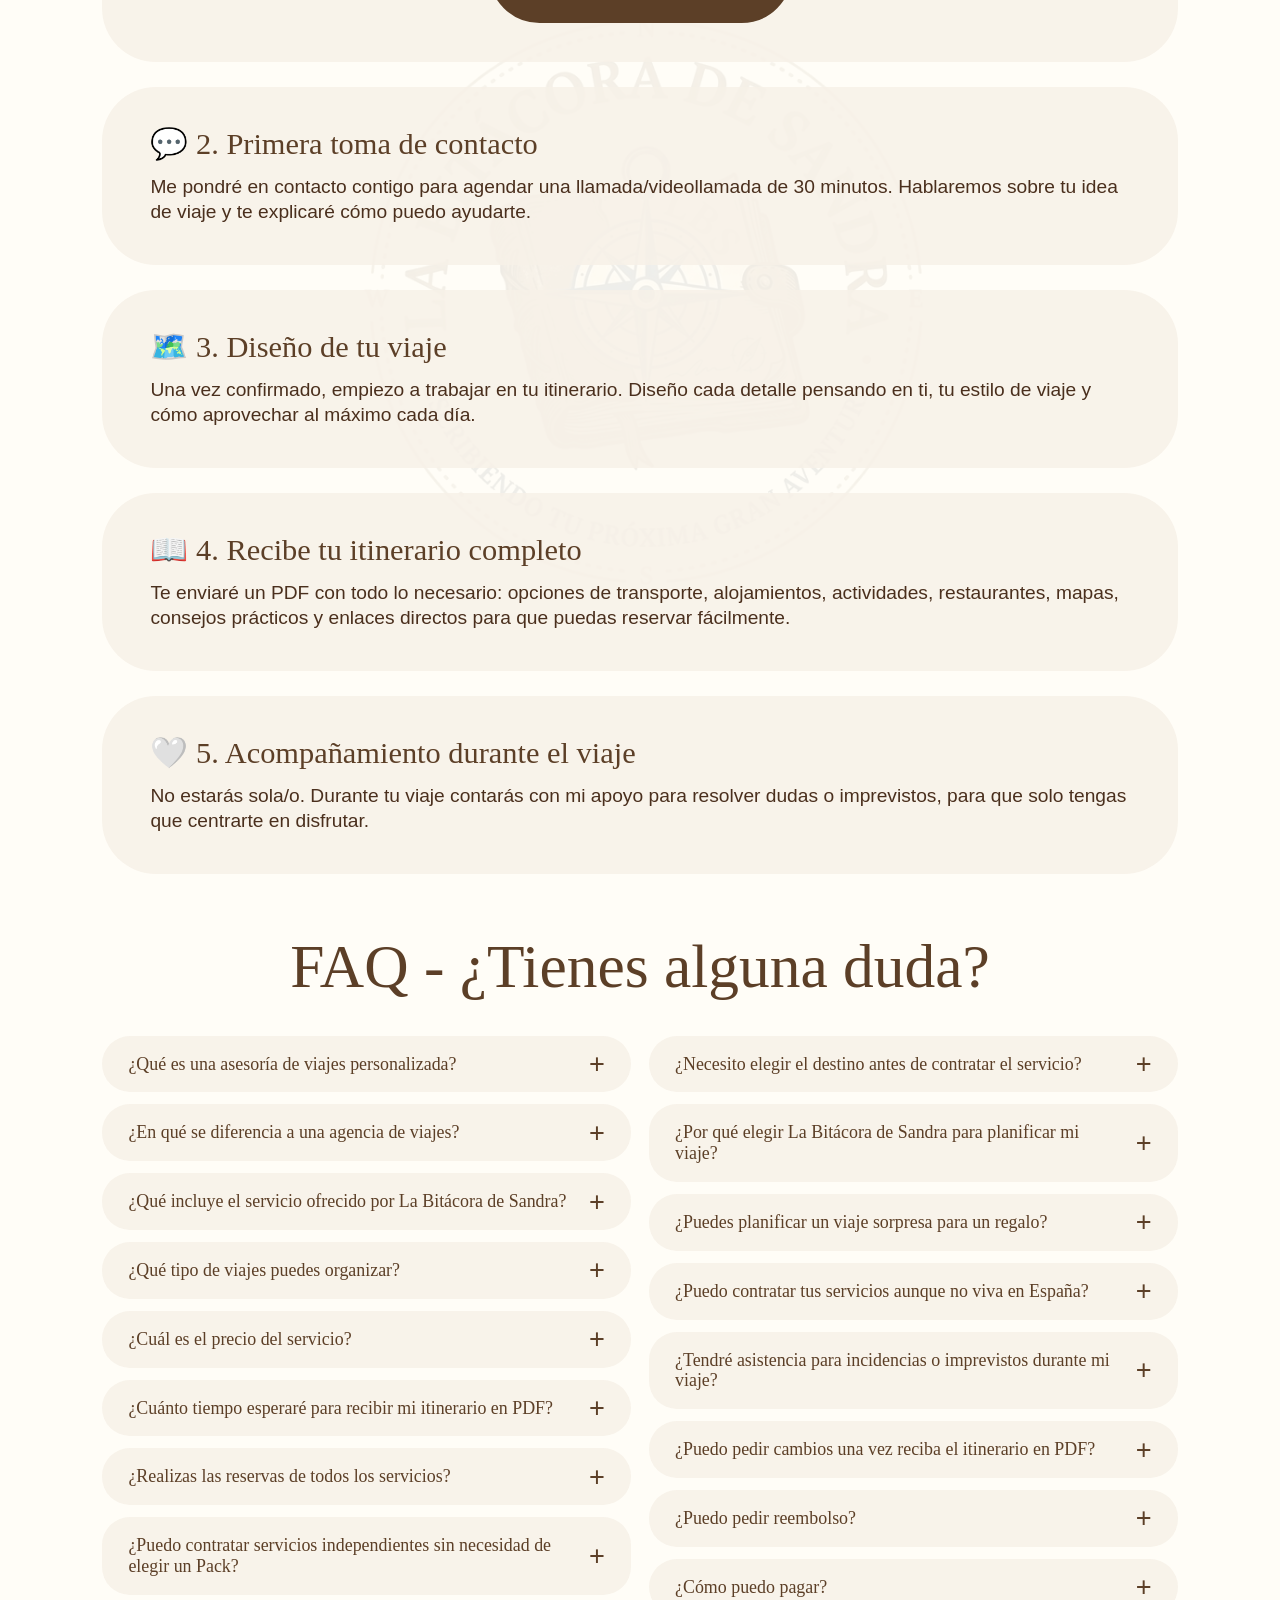
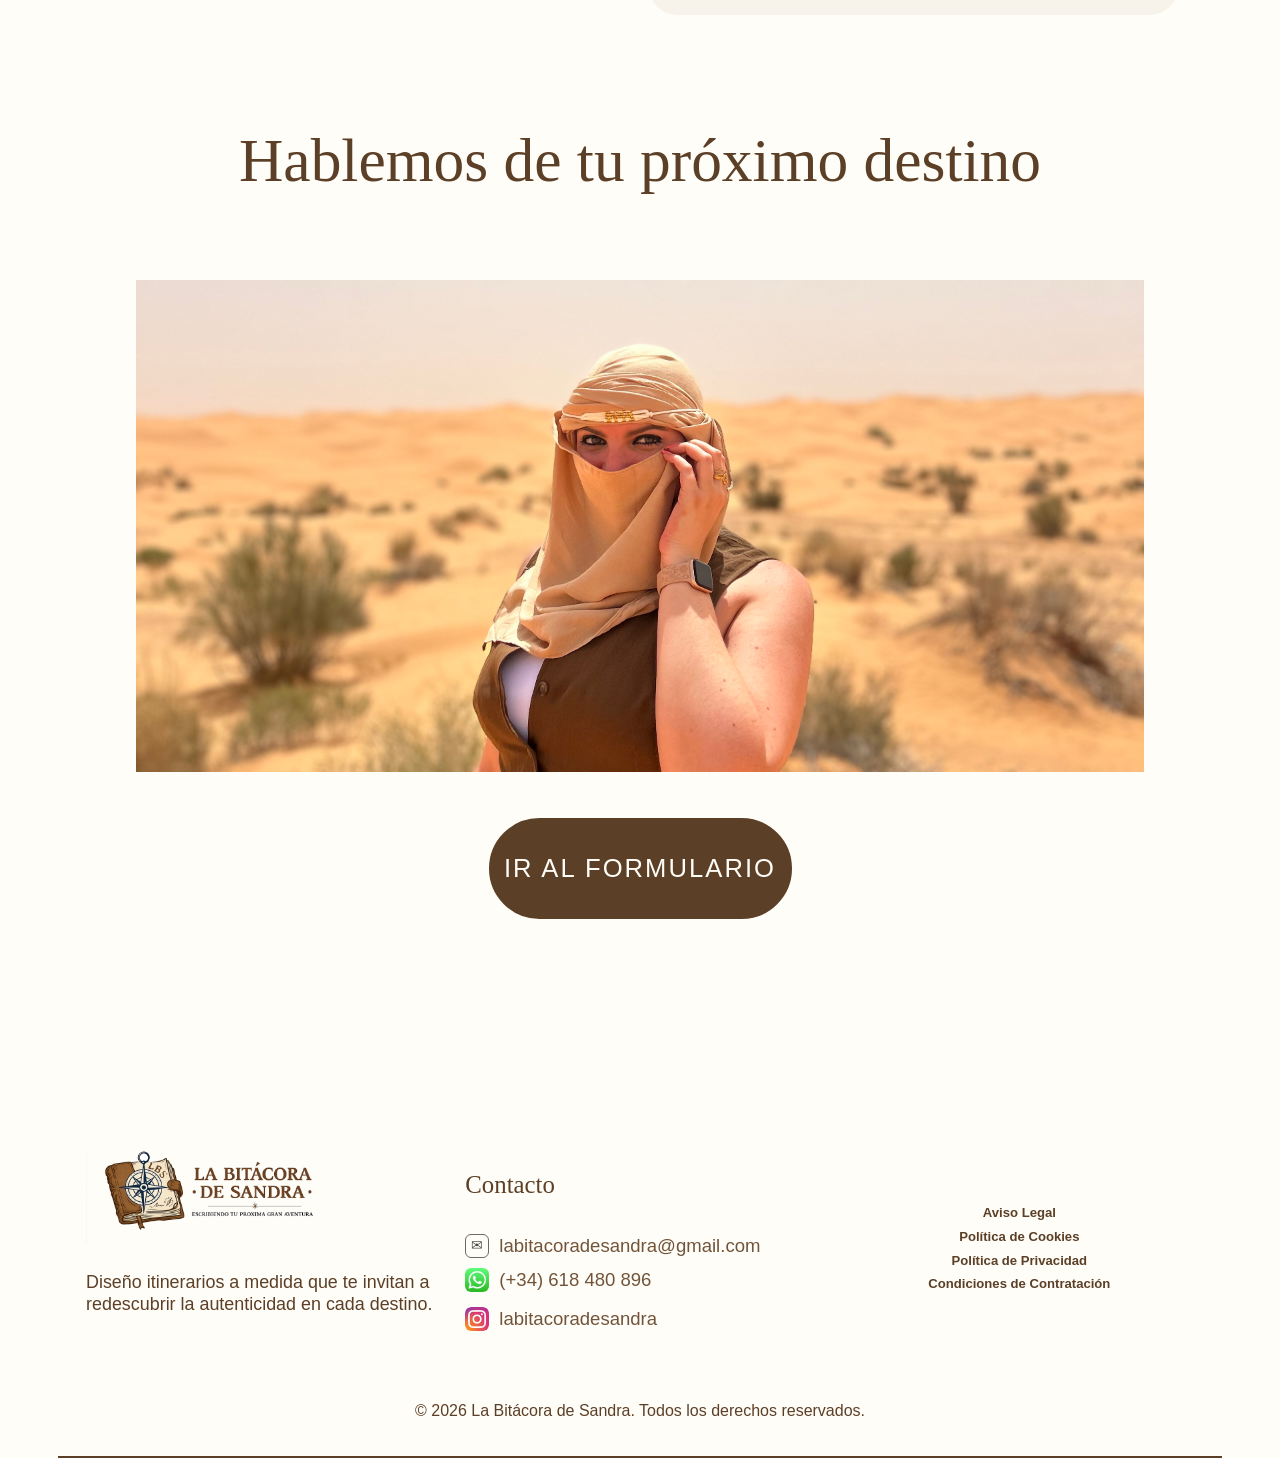
==== commit aadf3393: "Add files via upload" ====
--- a/index.html
+++ b/index.html
@@ -35,20 +35,24 @@
 
     <main>
       <section class="hero" id="inicio">
+        <h1><span>Asesoría de viajes personalizada para crear</span><span>experiencias únicas</span></h1>
         <div class="hero-copy">
-          <h1>Escribiendo tu próxima gran aventura</h1>
+          <div class="hero-subtitle">Escribiendo tu próxima gran aventura</div>
           <p class="lead">
-            Hay viajes que se recuerdan por los lugares que visitas.
-            Y otros, por cómo te hicieron sentir.
-          </p>
-          <p>
-          En La Bitácora de Sandra te ayudo a preparar ese viaje pensado para ti, a tu ritmo y según la forma en la que te gusta viajar. </p>
-          <p>Sin prisas, sin planes imposibles y sin perder horas delante de una pantalla intentando organizarlo todo. 
-          Porque detrás de cada viaje hay una historia diferente: una escapada para desconectar, un sueño pendiente, una aventura improvisada o esas ganas de volver a sentir la emoción de descubrir un lugar nuevo.</p>
-           <p>Déjame ayudarte a dar forma a ese viaje para que tú solo tengas que disfrutar de la experiencia. 
-           Elaboraré para ti un itinerario detallado y adaptado a tu estilo, con propuestas de vuelos, alojamientos, rincones especiales, restaurantes, actividades y consejos prácticos para que tengas todo organizado de manera sencilla y clara.
-          </p>
-          <p>La idea no es solo viajar... es coleccionar momentos, perderse en calles desconocidas, ver atardeceres nuevos y volver a casa con recuerdos que se quedan para siempre.</p>
+            Hay viajes que se recuerdan por los lugares que visitas. Y otros, por cómo te hicieron sentir.
+          </p>
+          <p>
+            En <strong>La Bitácora de Sandra</strong> te ofrezco un servicio de <strong>asesoría de viajes personalizada</strong> para ayudarte a diseñar un <strong>viaje a medida</strong>, adaptado a tu ritmo, tus gustos y tu presupuesto.
+          </p>
+          <p>
+            Sin prisas, sin itinerarios imposibles y sin perder horas delante de una pantalla comparando vuelos, alojamientos o actividades. Porque detrás de cada viaje hay una historia diferente: una escapada para desconectar, un sueño pendiente, una aventura improvisada o esas ganas de volver a sentir la emoción de descubrir un lugar nuevo.
+          </p>
+          <p>
+            Como <strong>Travel Planner</strong>, me encargo de crear un <strong>itinerario único</strong> pensado exclusivamente para ti, con propuestas de vuelos, alojamientos, restaurantes, actividades, rincones especiales y consejos prácticos para que tengas toda la <strong>planificación de tu viaje</strong> organizada de forma sencilla y clara.
+          </p>
+          <p>
+            La idea no es solo viajar. Es <strong>coleccionar momentos</strong>, perderse en calles desconocidas, descubrir nuevos horizontes y volver a casa con <strong>recuerdos que te acompañarán para siempre.</strong>
+          </p>
         </div>
 
         <figure class="hero-photo">
@@ -60,16 +64,53 @@
         <figure class="story-photo">
           <img src="sandra-original.jpg" alt="Sandra disfrutando de un viaje junto al mar" onerror="this.onerror=null;this.src='sandra.svg';">
         </figure>
-        <div class="story-copy">
-          <p class="eyebrow">Mi historia</p>
-          <h2>Diseñando experiencias con alma y propósito</h2>
-          <p>Soy Sandra, viajera incansable y creadora de experiencias a medida.</p>
-          <p>
-            Tras más de 10 años trabajando en el sector turístico, ayudo a personas a descubrir el
-            mundo de una forma auténtica, sencilla y sin estrés, diseñando viajes personalizados que
-            se adaptan a su ritmo, sus gustos y su manera de vivir cada aventura.
-          </p>
-          <p>Porque cada viaje debe sentirse único desde el primer instante.</p>
+        <div class="story-copy help-copy">
+          <h2>¿Cómo puedo ayudarte?</h2>
+          <p>
+            Organizar un viaje debería ser una parte emocionante de la experiencia, pero a menudo
+            acaba convirtiéndose en horas de búsqueda, comparaciones infinitas y dudas sobre si
+            estás tomando la mejor decisión.
+          </p>
+          <p>Ahí es donde puedo ayudarte.</p>
+          <p>
+            Como <strong>Travel Planner</strong>, te ofrezco una
+            <strong>asesoría de viajes personalizada</strong> para que disfrutes del proceso sin el
+            estrés de tener que organizarlo todo por tu cuenta. Cada viaje es diferente, por eso
+            diseño itinerarios a medida adaptados a <strong>tus gustos, tu presupuesto y tu forma de viajar.</strong>
+          </p>
+          <h3>✈️ Planificación personalizada</h3>
+          <p>
+            Diseño tu viaje desde cero teniendo en cuenta tus intereses, el tiempo disponible y el
+            presupuesto que quieres invertir. Nada de guías de viaje genéricas ni paquetes cerrados.
+          </p>
+          <h3>🗺️ Itinerarios detallados y fáciles de seguir</h3>
+          <p>
+            Recibirás un itinerario personalizado con toda la información organizada día a día:
+            lugares que visitar, rutas recomendadas, horarios orientativos, actividades, restaurantes
+            y consejos prácticos para aprovechar al máximo cada destino.
+          </p>
+          <h3>🏨 Búsqueda de vuelos y alojamiento</h3>
+          <p>
+            Te propongo las <strong>opciones que mejor se adaptan a tu viaje</strong> para que puedas
+            reservar con tranquilidad y sabiendo que has encontrado alternativas acordes a tus
+            necesidades.
+          </p>
+          <h3>💡 Recomendaciones y consejos de viaje</h3>
+          <p>
+            Compartiré contigo <strong>recomendaciones</strong> basadas en opiniones de otros viajeros,
+            rincones especiales, experiencias auténticas y consejos útiles que te ayudarán a disfrutar
+            del destino como un viajero y no como un turista más.
+          </p>
+          <h3>🌍 Viajes adaptados a ti</h3>
+          <p>
+            Tanto si buscas una escapada de fin de semana, unas vacaciones en pareja, un road trip,
+            una aventura por varios países o el viaje con el que llevas años soñando, crearé una
+            propuesta <strong>pensada exclusivamente para ti.</strong>
+          </p>
+          <p>
+            Porque el mejor viaje no es el más caro ni el más popular.
+            <strong>Es el que encaja contigo.</strong>
+          </p>
           <a class="button" href="sobre-mi.html">Conoce más sobre mi</a>
         </div>
       </section>
--- a/styles.css
+++ b/styles.css
@@ -156,14 +156,15 @@
 .hero {
   min-height: 816px;
   display: grid;
-  grid-template-columns: minmax(430px, 1fr) minmax(360px, 527px);
-  gap: clamp(48px, 8vw, 118px);
+  grid-template-columns: minmax(0, 1fr) minmax(360px, 527px);
+  column-gap: clamp(40px, 6vw, 96px);
+  row-gap: 22px;
   align-items: start;
   padding: 40px 53px 78px;
 }
 
 .hero-copy {
-  max-width: 930px;
+  max-width: none;
 }
 
 h1,
@@ -176,9 +177,27 @@
 
 h1 {
   margin: 0 0 24px;
-  max-width: 760px;
+  max-width: none;
   font-size: clamp(3rem, 4.65vw, 4.3rem);
   line-height: 0.98;
+}
+
+.hero > h1 {
+  grid-column: 1 / -1;
+  margin-bottom: 2px;
+}
+
+.hero h1 span {
+  display: block;
+  white-space: nowrap;
+}
+
+.hero-subtitle {
+  margin: -6px 0 34px;
+  font-family: Georgia, "Times New Roman", serif;
+  font-size: clamp(2rem, 3vw, 3rem);
+  line-height: 1;
+  color: var(--brown);
 }
 
 .hero p {
@@ -207,19 +226,20 @@
 
 @media (min-width: 901px) {
   .hero {
-    grid-template-columns: minmax(430px, 1fr) minmax(430px, 590px);
-    align-items: stretch;
+    grid-template-columns: minmax(0, 1fr) minmax(430px, 527px);
+    align-items: start;
   }
 
   .hero-photo {
     width: 100%;
-    align-self: stretch;
+    align-self: start;
+    margin-top: 0;
   }
 
   .hero-photo img {
     width: 100%;
-    height: 100%;
-    min-height: 860px;
+    height: auto;
+    min-height: 720px;
     aspect-ratio: auto;
     object-fit: cover;
   }
@@ -266,6 +286,23 @@
   font-size: clamp(1.34rem, 1.75vw, 1.82rem);
   line-height: 1.25;
   text-align: justify;
+}
+
+.help-copy h2 {
+  font-size: clamp(3.2rem, 4.8vw, 5.1rem);
+}
+
+.help-copy h3 {
+  margin: 8px 0 16px;
+  font-size: clamp(1.55rem, 1.95vw, 2rem);
+  line-height: 1.15;
+  color: var(--brown);
+}
+
+.help-copy p {
+  margin-bottom: 24px;
+  font-size: clamp(1.12rem, 1.28vw, 1.35rem);
+  line-height: 1.34;
 }
 
 .about-page-story {
@@ -346,6 +383,53 @@
   margin-top: 8px;
   padding: 24px 45px;
   font-size: 1.25rem;
+}
+
+.services-intro {
+  padding: 10px clamp(34px, 6vw, 92px) 36px;
+  color: var(--brown);
+  text-align: center;
+}
+
+.services-intro h1 {
+  margin: 0 auto 26px;
+  width: fit-content;
+  max-width: 100%;
+  font-size: clamp(2.7rem, 4vw, 4.4rem);
+  line-height: 1;
+  white-space: nowrap;
+}
+
+.services-intro-card {
+  width: min(100%, 1510px);
+  margin: 0 auto;
+  background: rgba(247, 241, 232, 0.86);
+  border-radius: 54px;
+  padding: clamp(30px, 3.6vw, 54px);
+  text-align: left;
+}
+
+.services-intro p {
+  max-width: 1180px;
+  margin: 0 0 24px;
+  font-size: clamp(1.45rem, 1.9vw, 2rem);
+  line-height: 1.28;
+  color: var(--brown-dark);
+}
+
+.services-intro p:last-child {
+  margin-bottom: 0;
+}
+
+.products-showcase {
+  padding: 8px 28px 52px;
+}
+
+.products-showcase img {
+  width: 100%;
+  height: auto;
+  border-radius: 8px;
+  box-shadow: 0 18px 55px rgba(92, 63, 39, 0.08);
 }
 
 .guide {
@@ -994,24 +1078,29 @@
     display: contents;
   }
 
-  .hero-copy h1 {
+  .hero > h1 {
     order: 1;
   }
 
+  .hero-subtitle {
+    order: 2;
+  }
+
   .hero-copy p:first-of-type {
-    order: 2;
+    order: 3;
   }
 
   .hero-photo {
-    order: 3;
+    order: 4;
   }
 
   .hero-copy p:nth-of-type(n + 2) {
-    order: 4;
+    order: 5;
   }
 
   .hero p,
-  .hero h1 {
+  .hero h1,
+  .hero-subtitle {
     width: 100%;
     max-width: min(346px, calc(100vw - 44px)) !important;
   }
@@ -1044,6 +1133,32 @@
 
   .about-curiosities h2 {
     font-size: clamp(2.4rem, 10vw, 3.2rem);
+  }
+
+  .services-intro {
+    padding: 0 22px 28px;
+  }
+
+  .services-intro h1 {
+    font-size: clamp(2.7rem, 13vw, 4rem);
+    white-space: normal;
+  }
+
+  .services-intro p {
+    font-size: clamp(1.2rem, 6vw, 1.62rem);
+  }
+
+  .services-intro-card {
+    border-radius: 32px;
+    padding: 24px 22px;
+  }
+
+  .products-showcase {
+    padding: 0 22px 34px;
+  }
+
+  .products-showcase img {
+    border-radius: 6px;
   }
 
   .step {
--- a/styles.css
+++ b/styles.css
@@ -156,14 +156,15 @@
 .hero {
   min-height: 816px;
   display: grid;
-  grid-template-columns: minmax(430px, 1fr) minmax(360px, 527px);
-  gap: clamp(48px, 8vw, 118px);
+  grid-template-columns: minmax(0, 1fr) minmax(360px, 527px);
+  column-gap: clamp(40px, 6vw, 96px);
+  row-gap: 22px;
   align-items: start;
   padding: 40px 53px 78px;
 }
 
 .hero-copy {
-  max-width: 930px;
+  max-width: none;
 }
 
 h1,
@@ -176,9 +177,27 @@
 
 h1 {
   margin: 0 0 24px;
-  max-width: 760px;
+  max-width: none;
   font-size: clamp(3rem, 4.65vw, 4.3rem);
   line-height: 0.98;
+}
+
+.hero > h1 {
+  grid-column: 1 / -1;
+  margin-bottom: 2px;
+}
+
+.hero h1 span {
+  display: block;
+  white-space: nowrap;
+}
+
+.hero-subtitle {
+  margin: -6px 0 34px;
+  font-family: Georgia, "Times New Roman", serif;
+  font-size: clamp(2rem, 3vw, 3rem);
+  line-height: 1;
+  color: var(--brown);
 }
 
 .hero p {
@@ -207,19 +226,20 @@
 
 @media (min-width: 901px) {
   .hero {
-    grid-template-columns: minmax(430px, 1fr) minmax(430px, 590px);
-    align-items: stretch;
+    grid-template-columns: minmax(0, 1fr) minmax(430px, 527px);
+    align-items: start;
   }
 
   .hero-photo {
     width: 100%;
-    align-self: stretch;
+    align-self: start;
+    margin-top: 0;
   }
 
   .hero-photo img {
     width: 100%;
-    height: 100%;
-    min-height: 860px;
+    height: auto;
+    min-height: 720px;
     aspect-ratio: auto;
     object-fit: cover;
   }
@@ -266,6 +286,23 @@
   font-size: clamp(1.34rem, 1.75vw, 1.82rem);
   line-height: 1.25;
   text-align: justify;
+}
+
+.help-copy h2 {
+  font-size: clamp(3.2rem, 4.8vw, 5.1rem);
+}
+
+.help-copy h3 {
+  margin: 8px 0 16px;
+  font-size: clamp(1.55rem, 1.95vw, 2rem);
+  line-height: 1.15;
+  color: var(--brown);
+}
+
+.help-copy p {
+  margin-bottom: 24px;
+  font-size: clamp(1.12rem, 1.28vw, 1.35rem);
+  line-height: 1.34;
 }
 
 .about-page-story {
@@ -346,6 +383,53 @@
   margin-top: 8px;
   padding: 24px 45px;
   font-size: 1.25rem;
+}
+
+.services-intro {
+  padding: 10px clamp(34px, 6vw, 92px) 36px;
+  color: var(--brown);
+  text-align: center;
+}
+
+.services-intro h1 {
+  margin: 0 auto 26px;
+  width: fit-content;
+  max-width: 100%;
+  font-size: clamp(2.7rem, 4vw, 4.4rem);
+  line-height: 1;
+  white-space: nowrap;
+}
+
+.services-intro-card {
+  width: min(100%, 1510px);
+  margin: 0 auto;
+  background: rgba(247, 241, 232, 0.86);
+  border-radius: 54px;
+  padding: clamp(30px, 3.6vw, 54px);
+  text-align: left;
+}
+
+.services-intro p {
+  max-width: 1180px;
+  margin: 0 0 24px;
+  font-size: clamp(1.45rem, 1.9vw, 2rem);
+  line-height: 1.28;
+  color: var(--brown-dark);
+}
+
+.services-intro p:last-child {
+  margin-bottom: 0;
+}
+
+.products-showcase {
+  padding: 8px 28px 52px;
+}
+
+.products-showcase img {
+  width: 100%;
+  height: auto;
+  border-radius: 8px;
+  box-shadow: 0 18px 55px rgba(92, 63, 39, 0.08);
 }
 
 .guide {
@@ -994,24 +1078,29 @@
     display: contents;
   }
 
-  .hero-copy h1 {
+  .hero > h1 {
     order: 1;
   }
 
+  .hero-subtitle {
+    order: 2;
+  }
+
   .hero-copy p:first-of-type {
-    order: 2;
+    order: 3;
   }
 
   .hero-photo {
-    order: 3;
+    order: 4;
   }
 
   .hero-copy p:nth-of-type(n + 2) {
-    order: 4;
+    order: 5;
   }
 
   .hero p,
-  .hero h1 {
+  .hero h1,
+  .hero-subtitle {
     width: 100%;
     max-width: min(346px, calc(100vw - 44px)) !important;
   }
@@ -1044,6 +1133,32 @@
 
   .about-curiosities h2 {
     font-size: clamp(2.4rem, 10vw, 3.2rem);
+  }
+
+  .services-intro {
+    padding: 0 22px 28px;
+  }
+
+  .services-intro h1 {
+    font-size: clamp(2.7rem, 13vw, 4rem);
+    white-space: normal;
+  }
+
+  .services-intro p {
+    font-size: clamp(1.2rem, 6vw, 1.62rem);
+  }
+
+  .services-intro-card {
+    border-radius: 32px;
+    padding: 24px 22px;
+  }
+
+  .products-showcase {
+    padding: 0 22px 34px;
+  }
+
+  .products-showcase img {
+    border-radius: 6px;
   }
 
   .step {
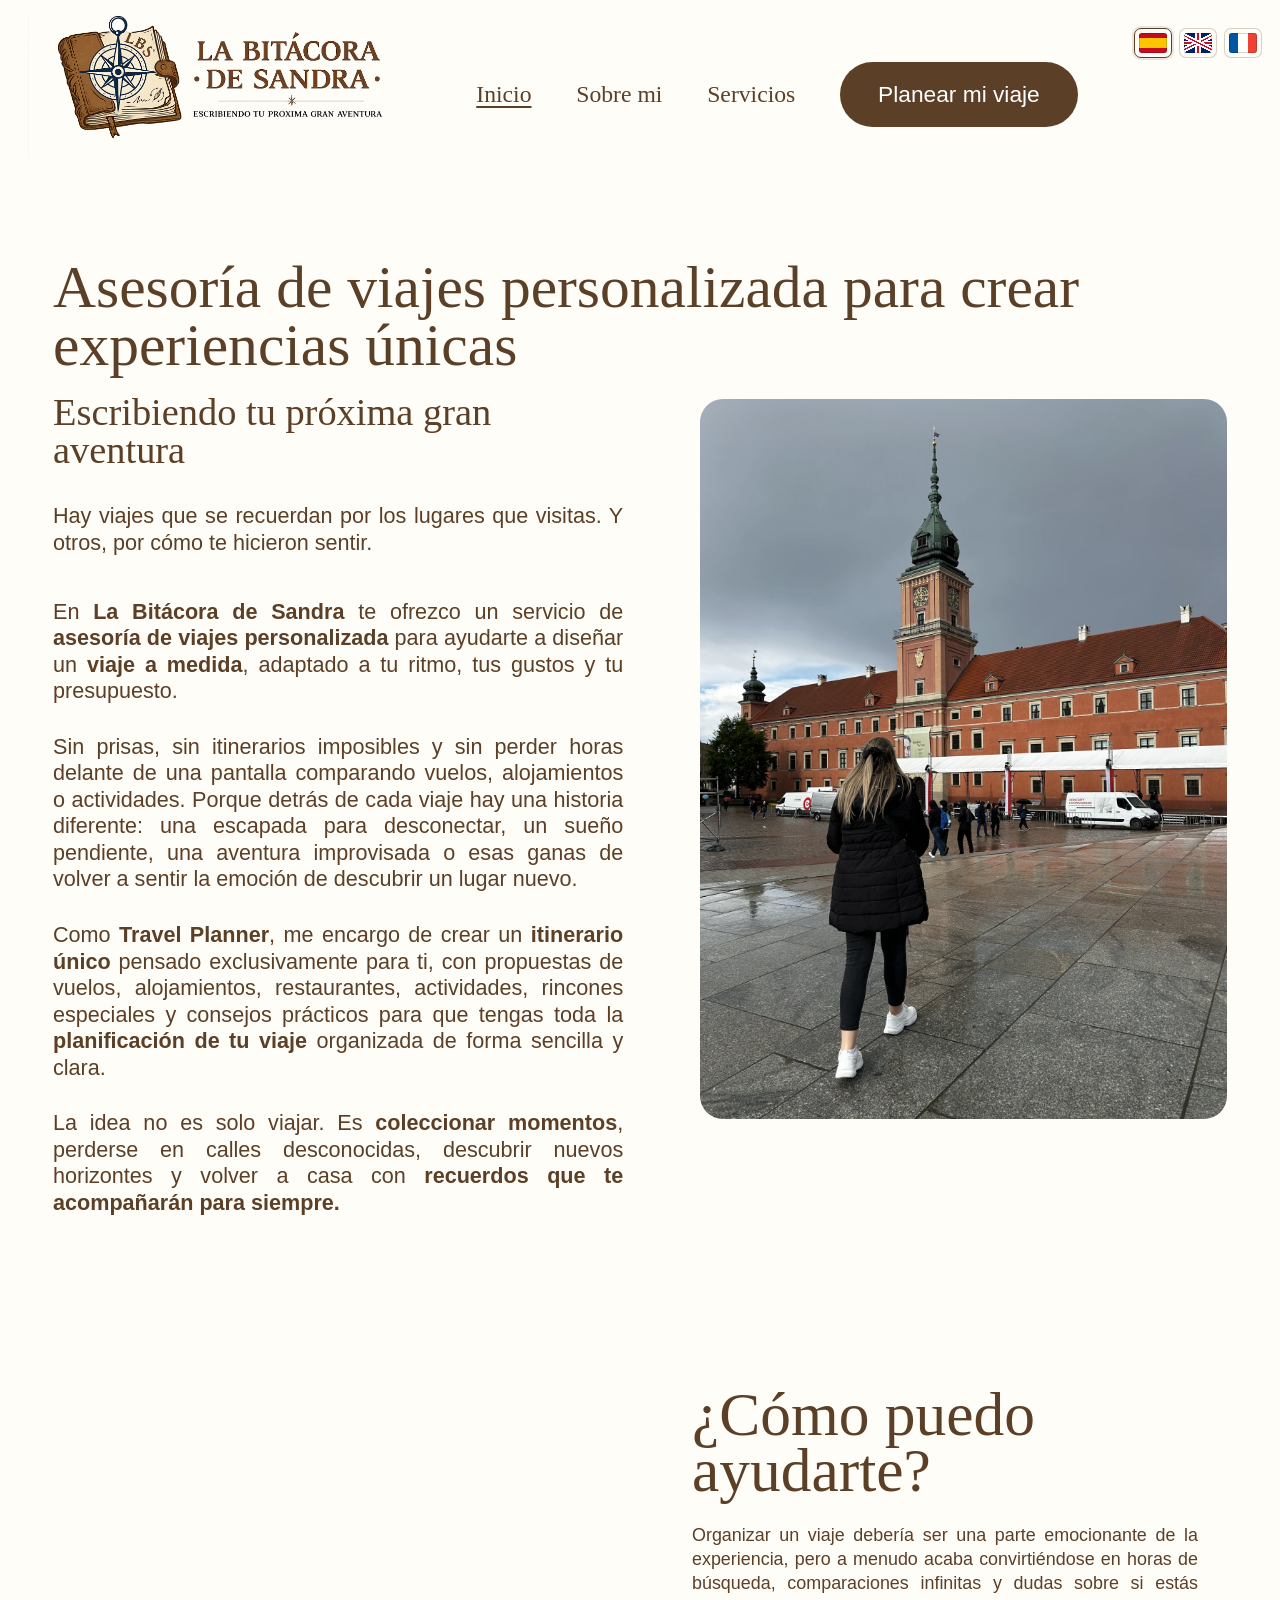
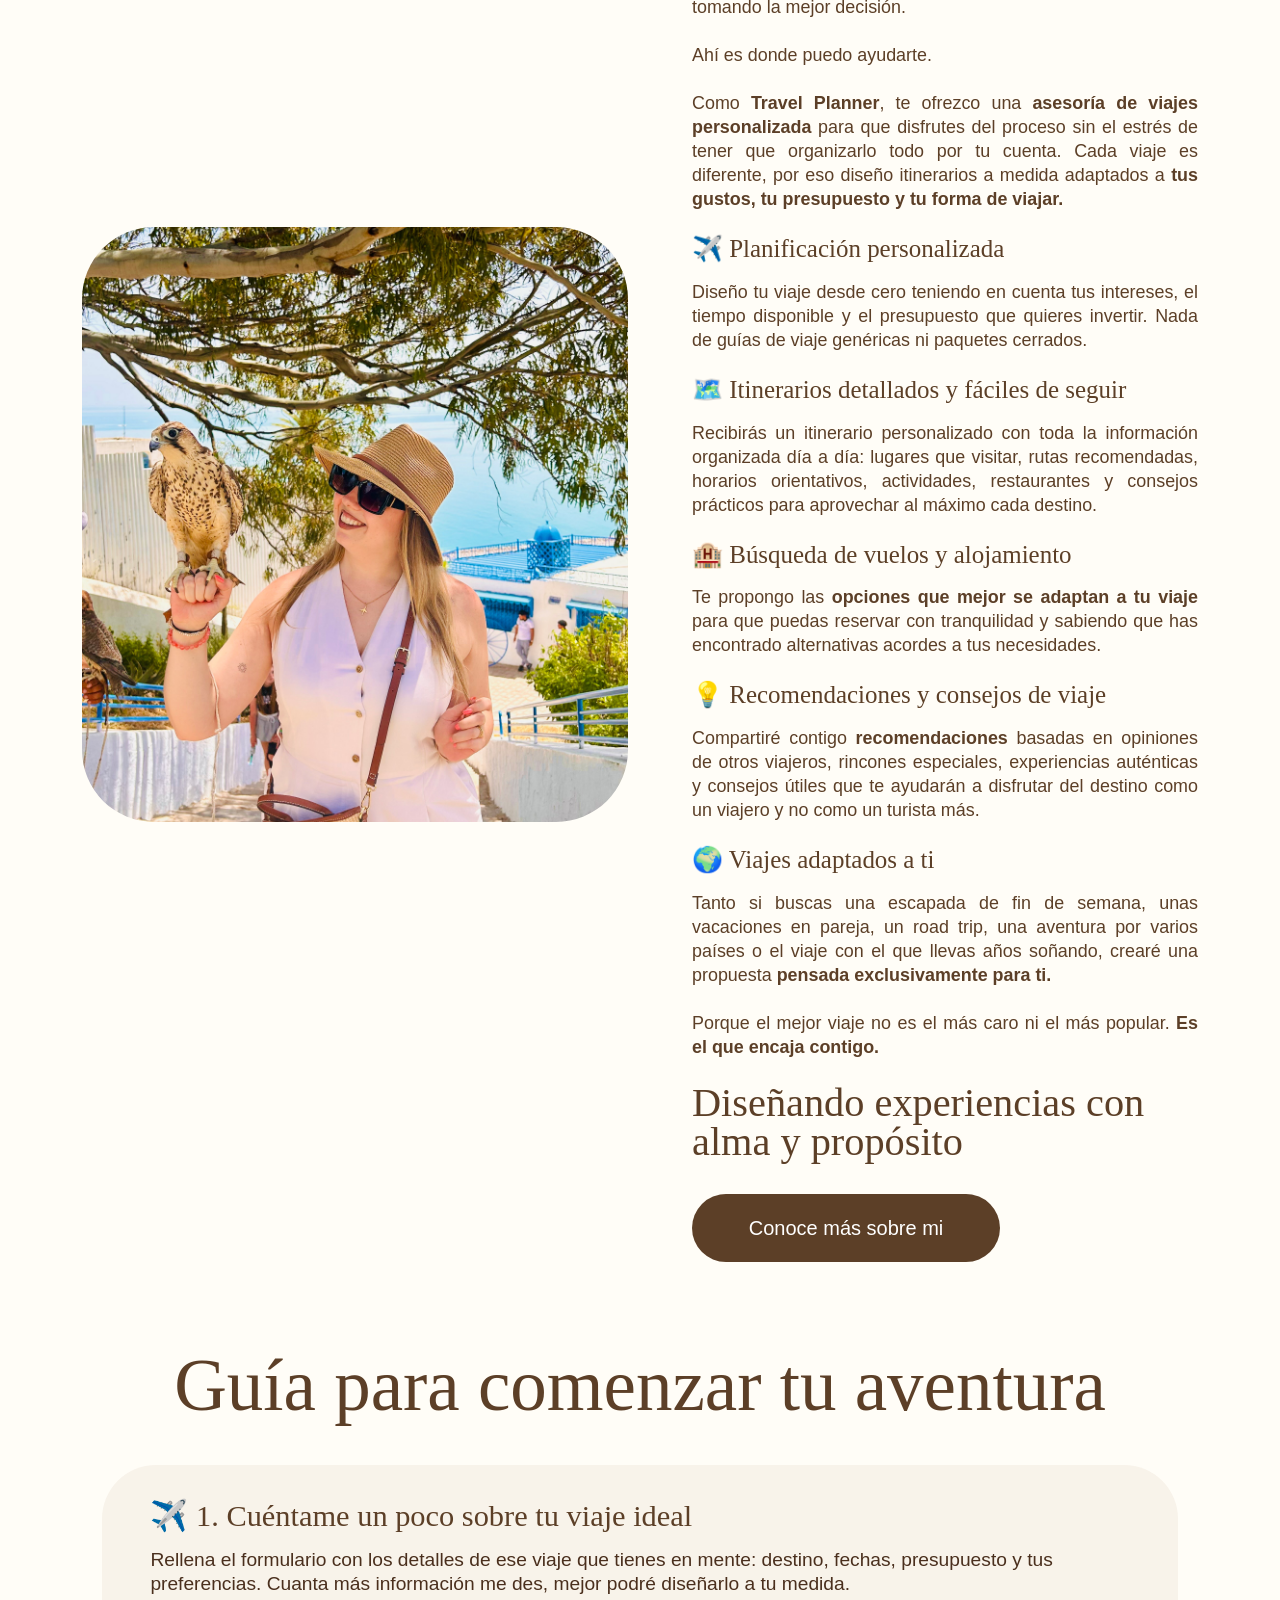
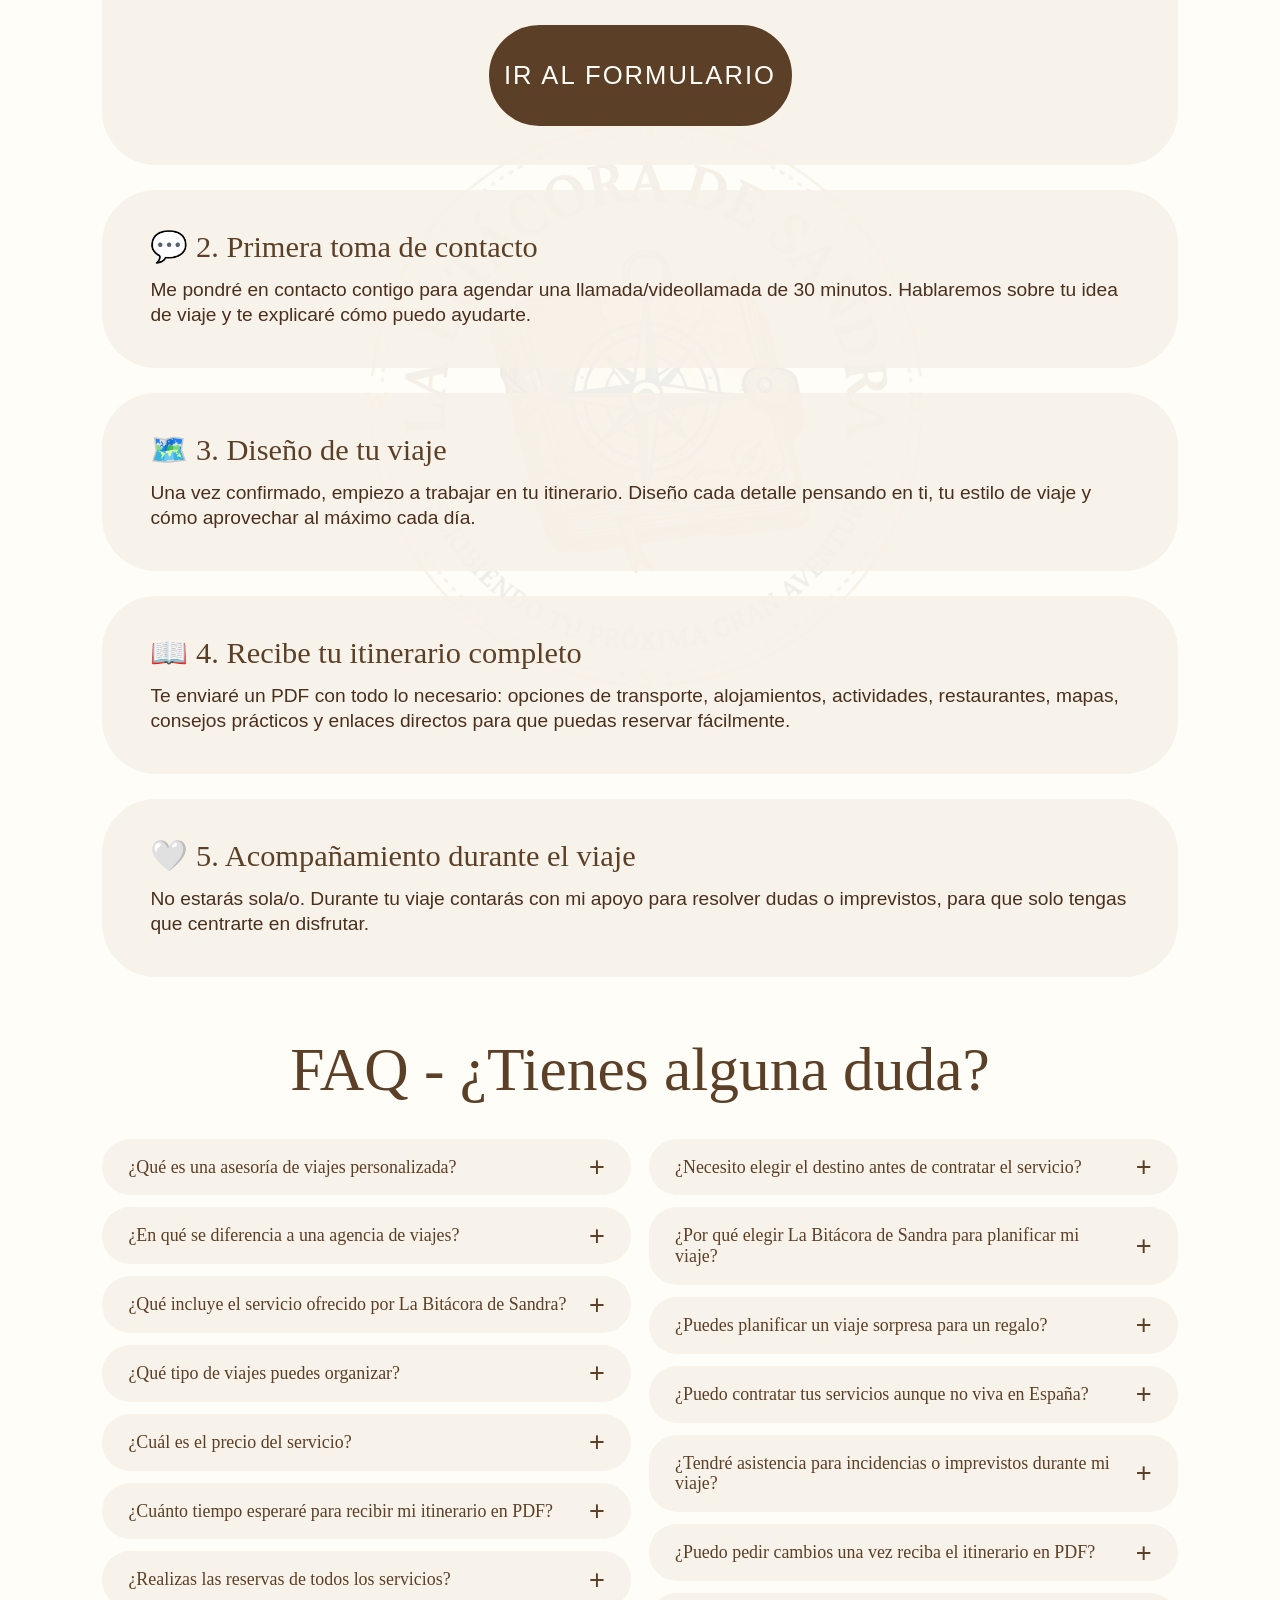
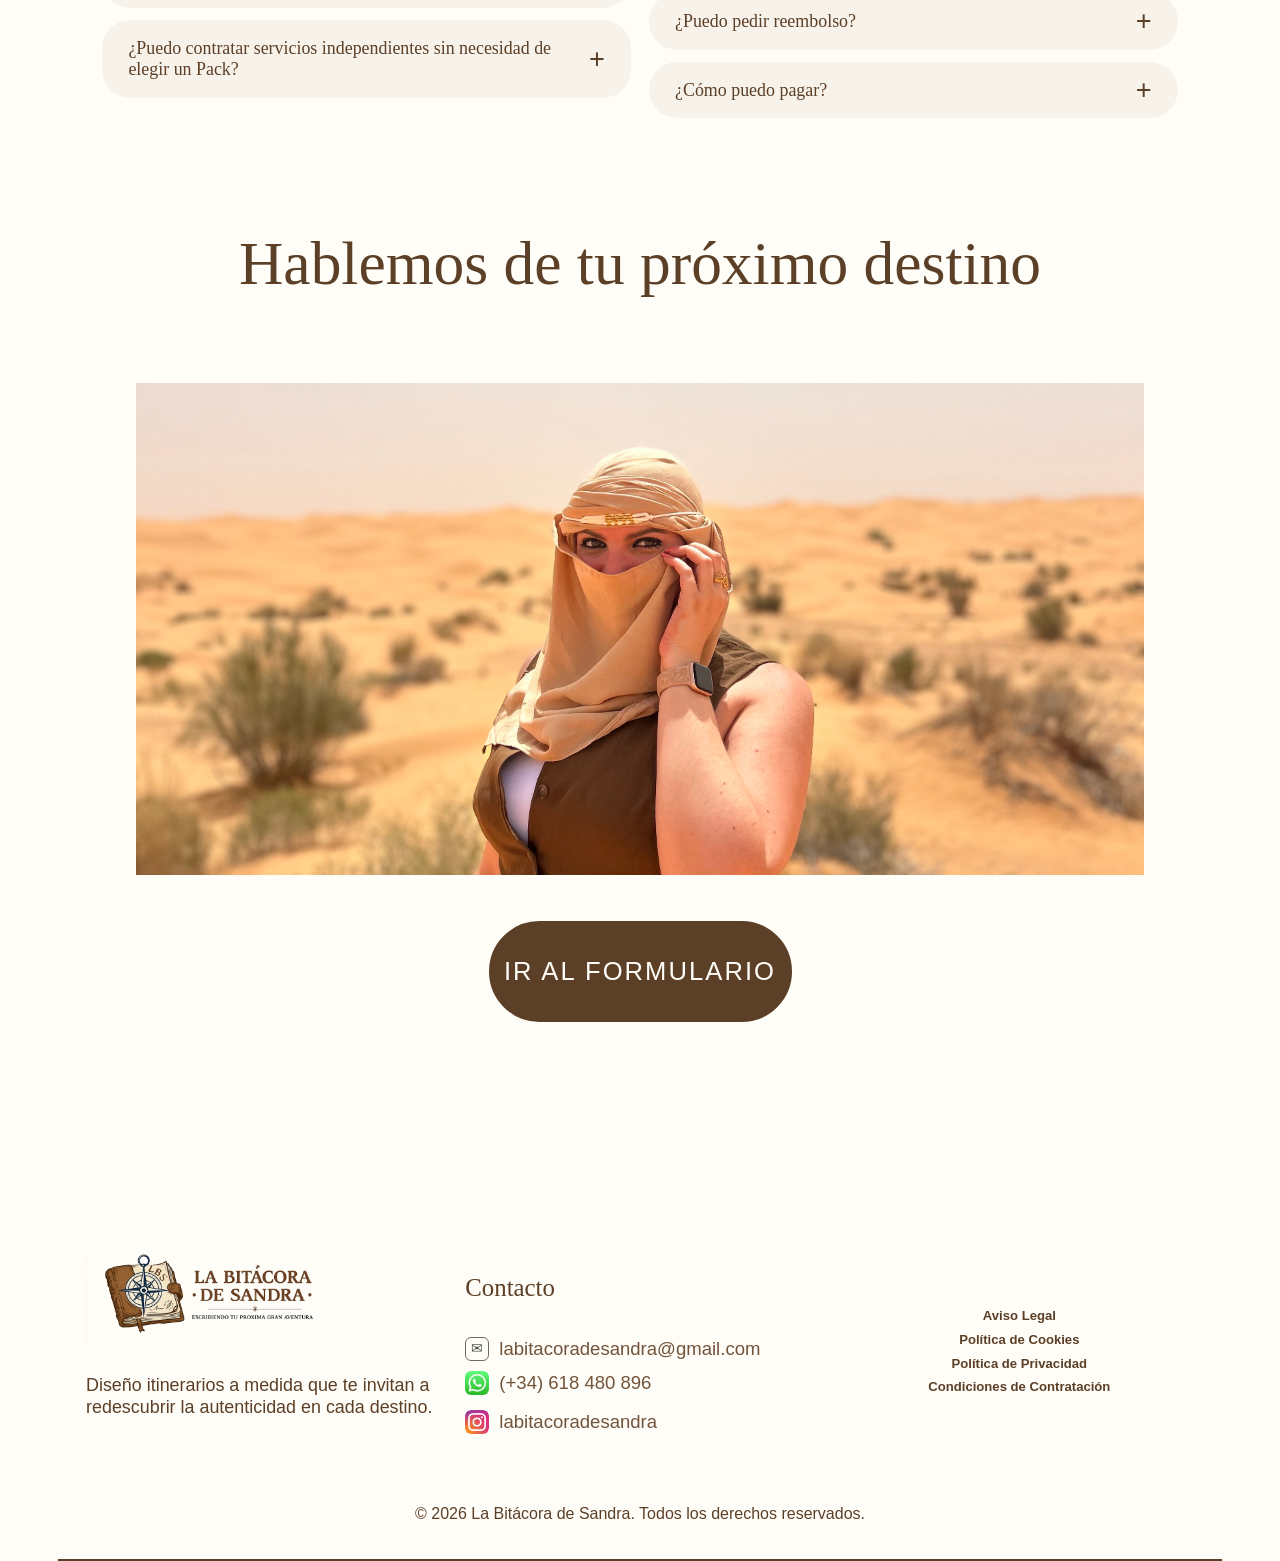
==== commit cc1ca2b4: "Add files via upload" ====
--- a/index.html
+++ b/index.html
@@ -111,6 +111,7 @@
             Porque el mejor viaje no es el más caro ni el más popular.
             <strong>Es el que encaja contigo.</strong>
           </p>
+          <h3 class="story-return-title">Diseñando experiencias con alma y propósito</h3>
           <a class="button" href="sobre-mi.html">Conoce más sobre mi</a>
         </div>
       </section>
--- a/styles.css
+++ b/styles.css
@@ -297,6 +297,14 @@
   font-size: clamp(1.55rem, 1.95vw, 2rem);
   line-height: 1.15;
   color: var(--brown);
+}
+
+.help-copy .story-return-title {
+  margin: 12px 0 24px;
+  font-family: Georgia, "Times New Roman", serif;
+  font-size: clamp(2.2rem, 3.15vw, 3.35rem);
+  font-weight: 400;
+  line-height: 0.98;
 }
 
 .help-copy p {
--- a/styles.css
+++ b/styles.css
@@ -297,6 +297,14 @@
   font-size: clamp(1.55rem, 1.95vw, 2rem);
   line-height: 1.15;
   color: var(--brown);
+}
+
+.help-copy .story-return-title {
+  margin: 12px 0 24px;
+  font-family: Georgia, "Times New Roman", serif;
+  font-size: clamp(2.2rem, 3.15vw, 3.35rem);
+  font-weight: 400;
+  line-height: 0.98;
 }
 
 .help-copy p {
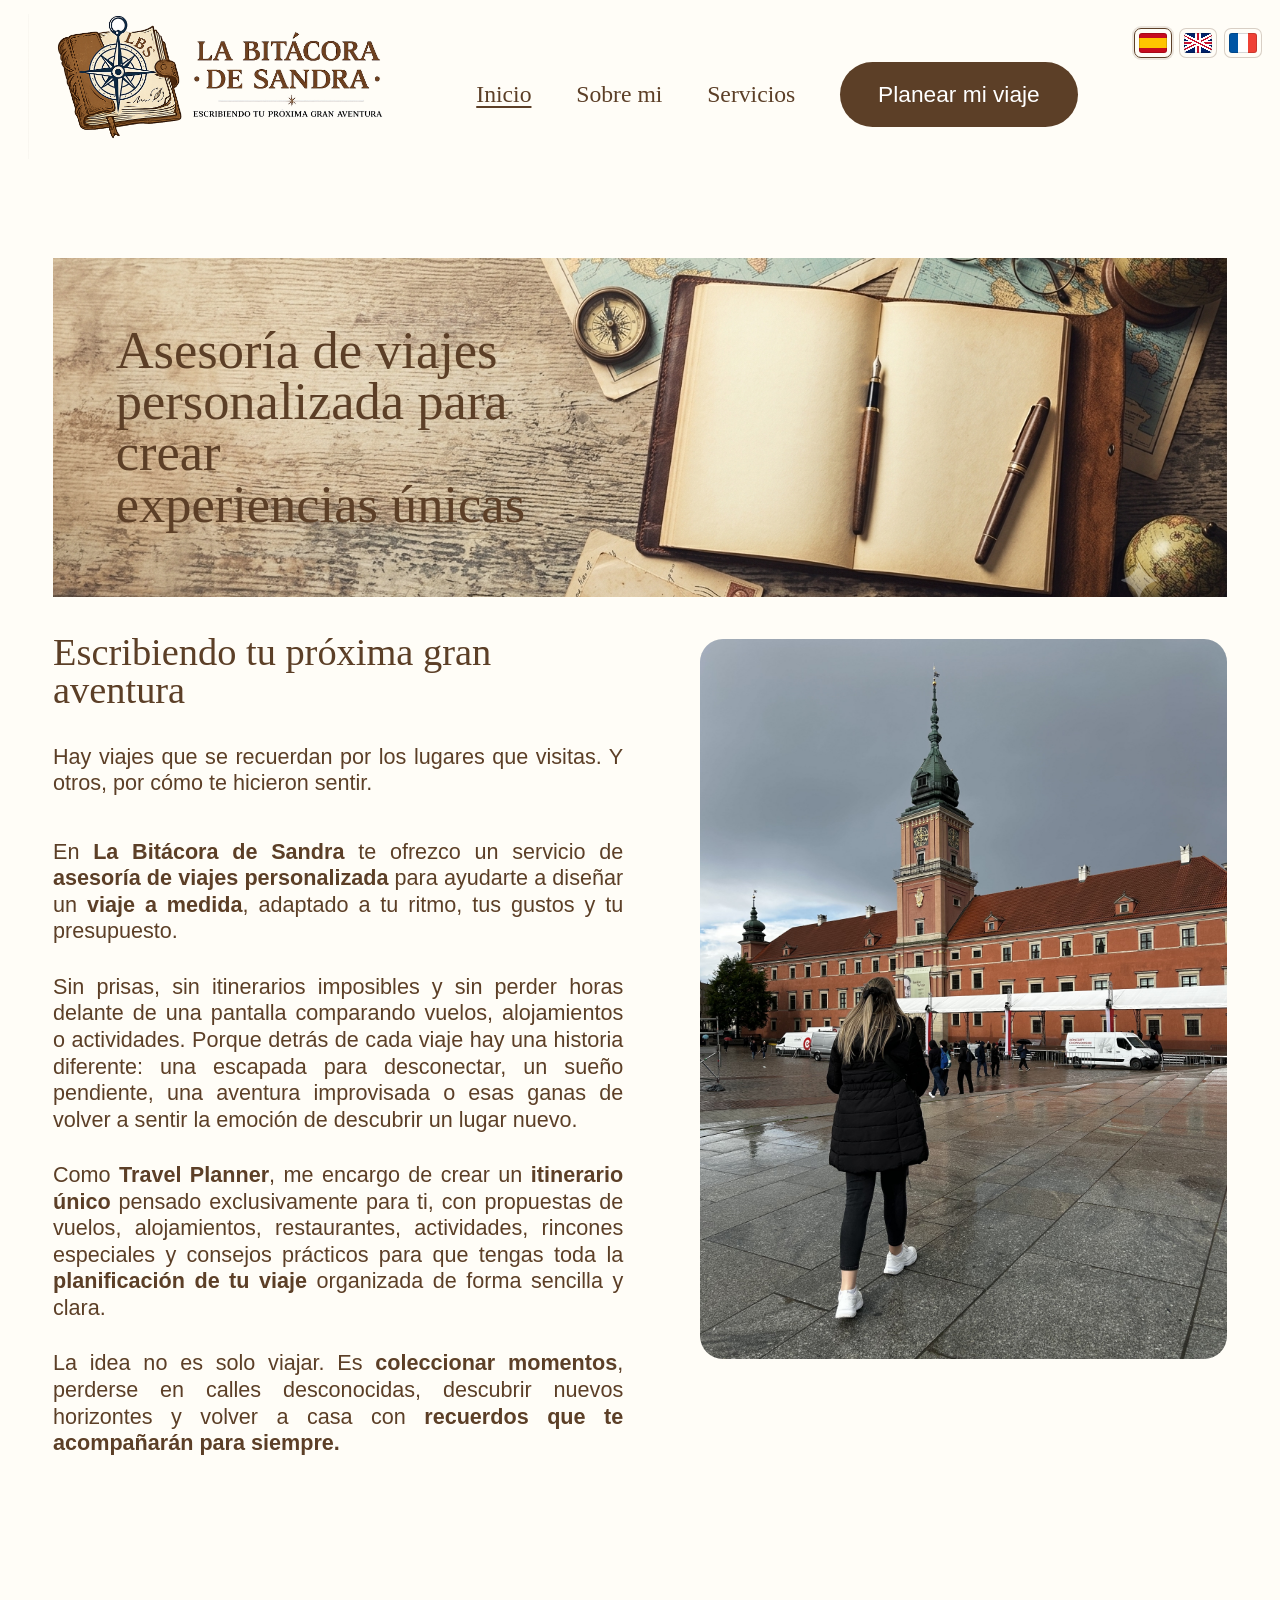
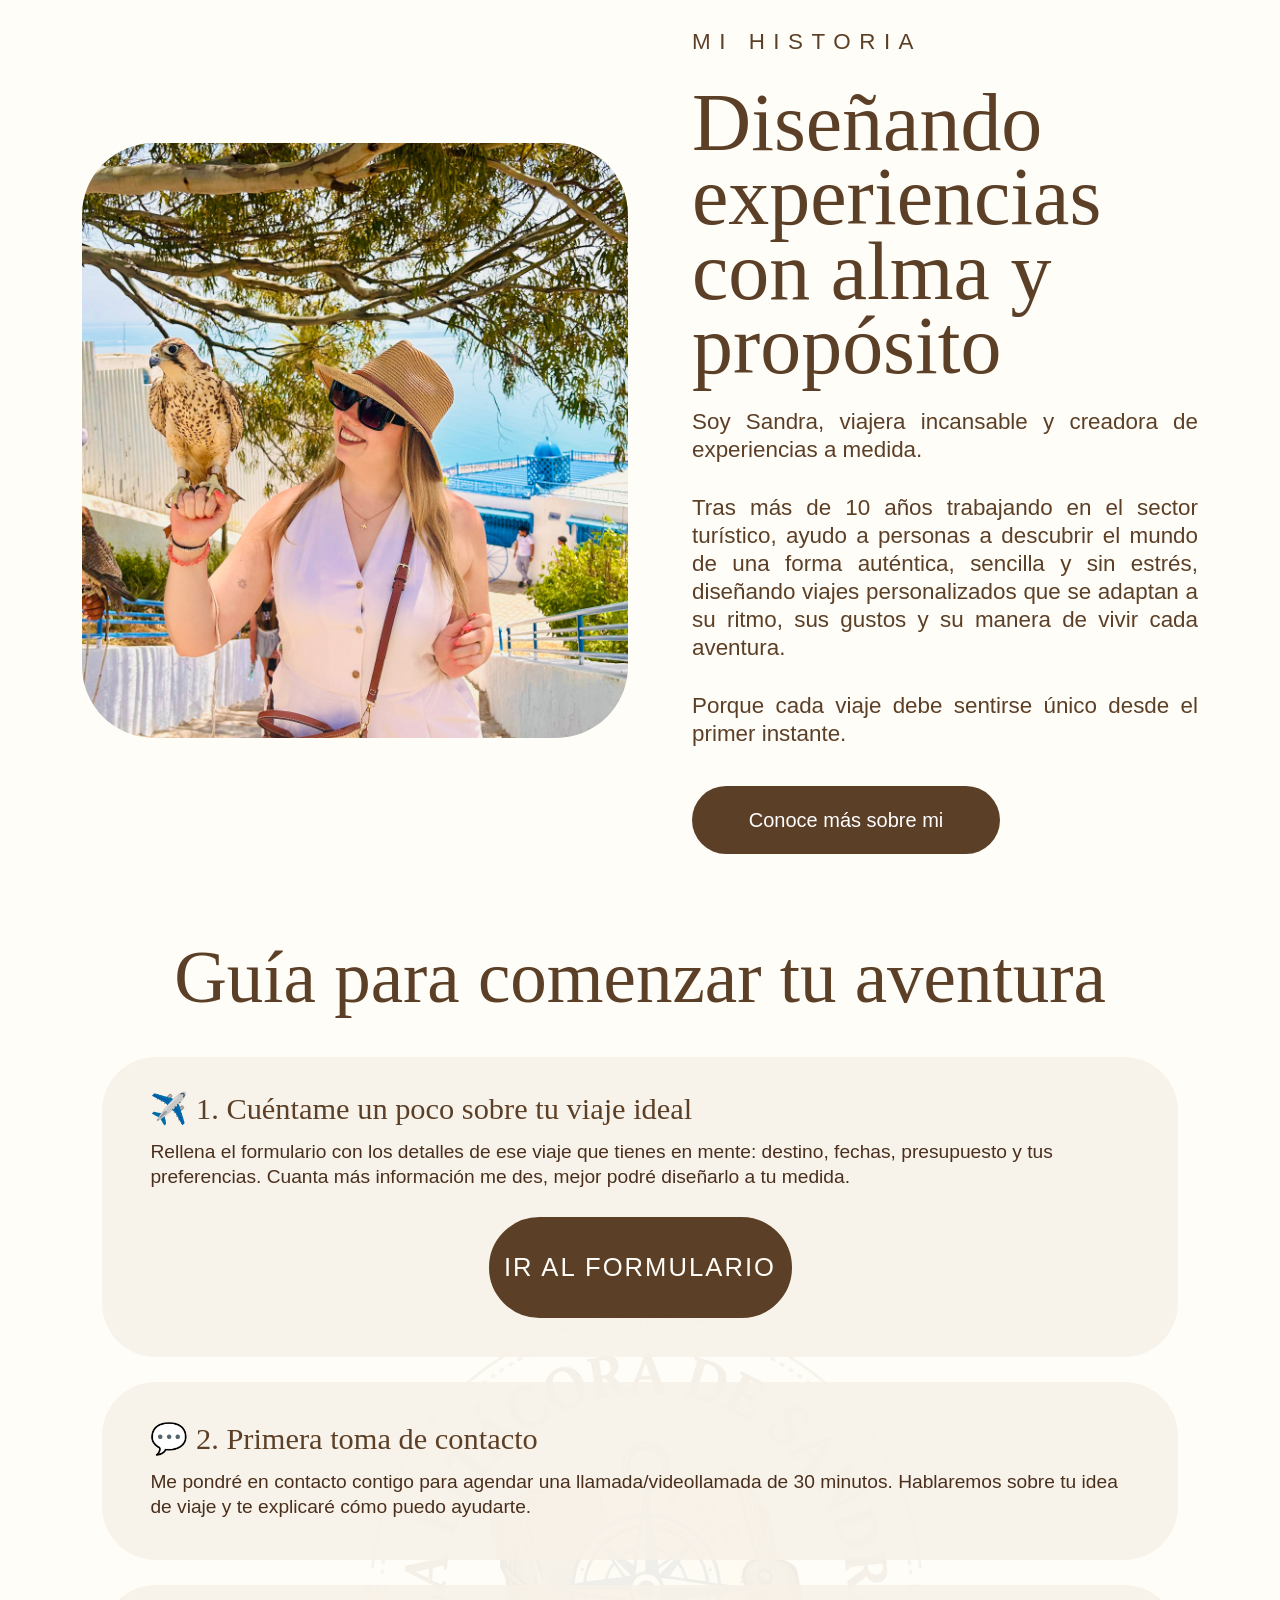
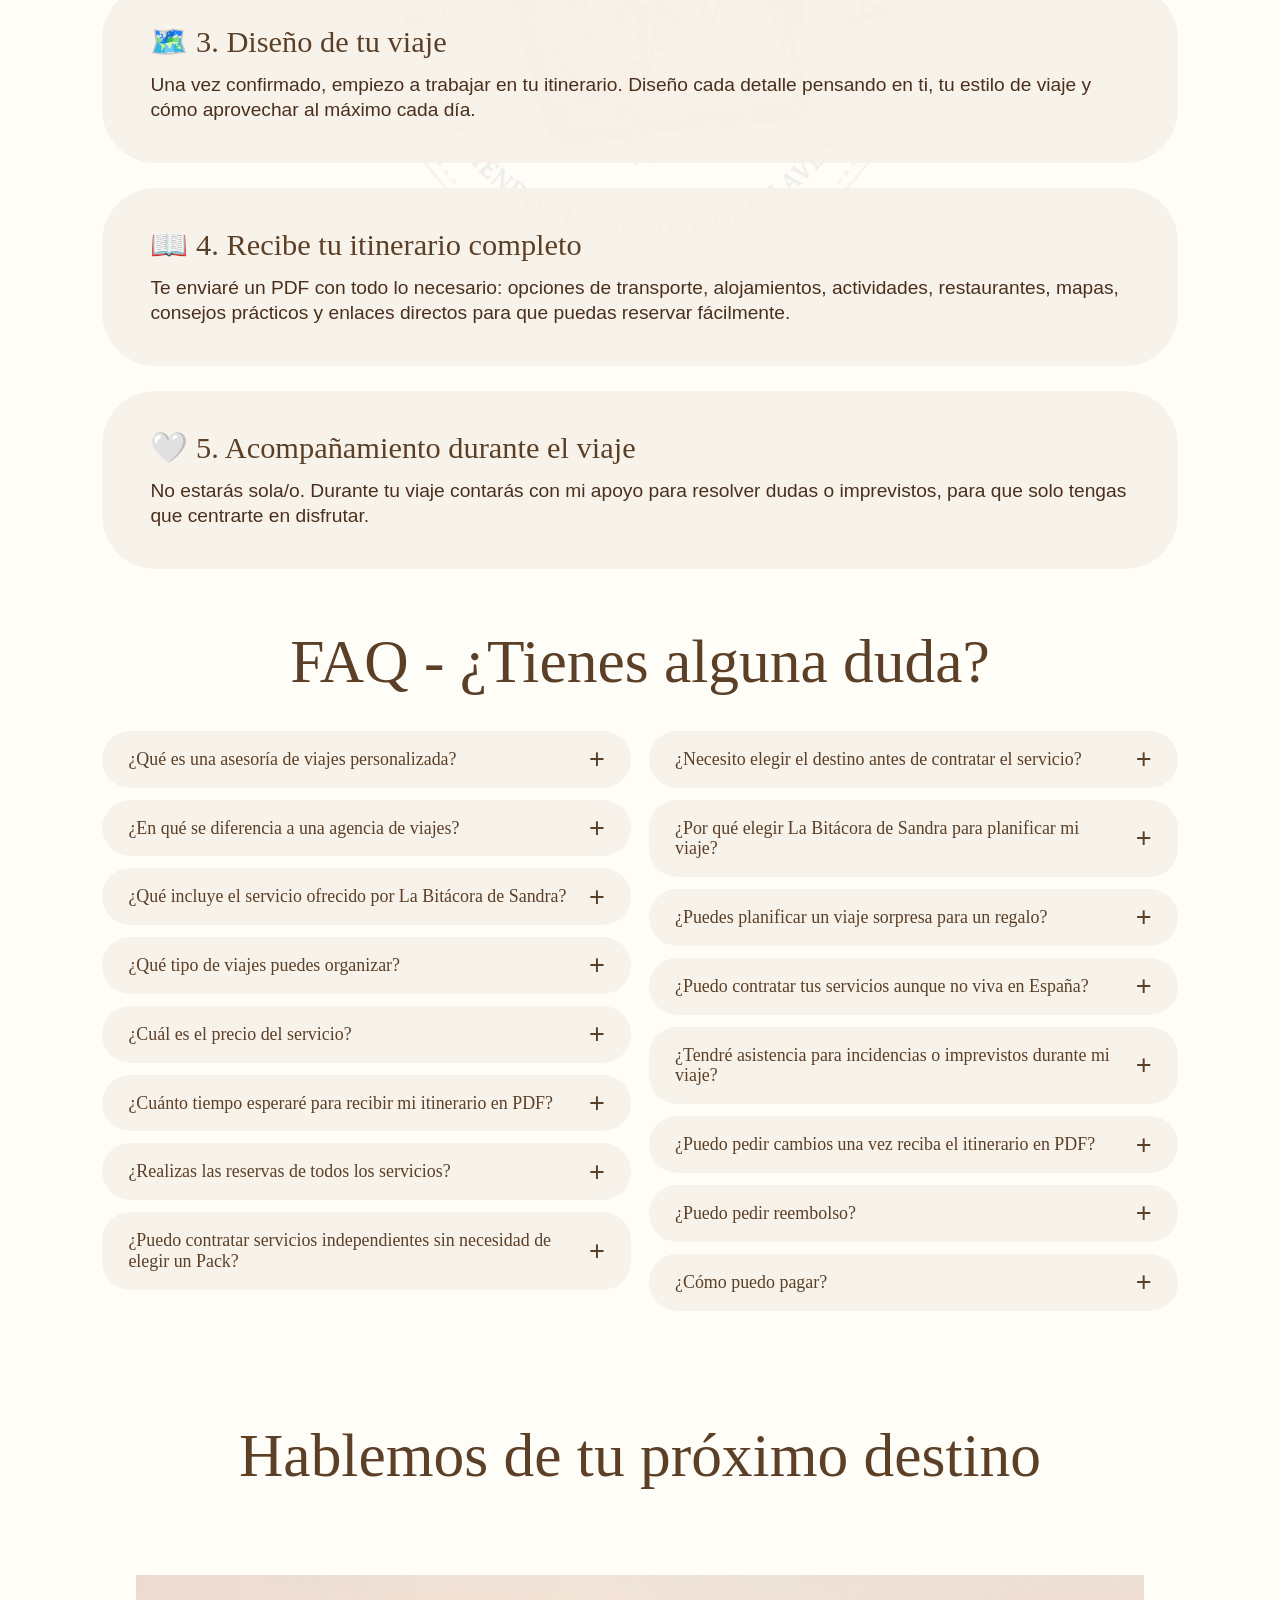
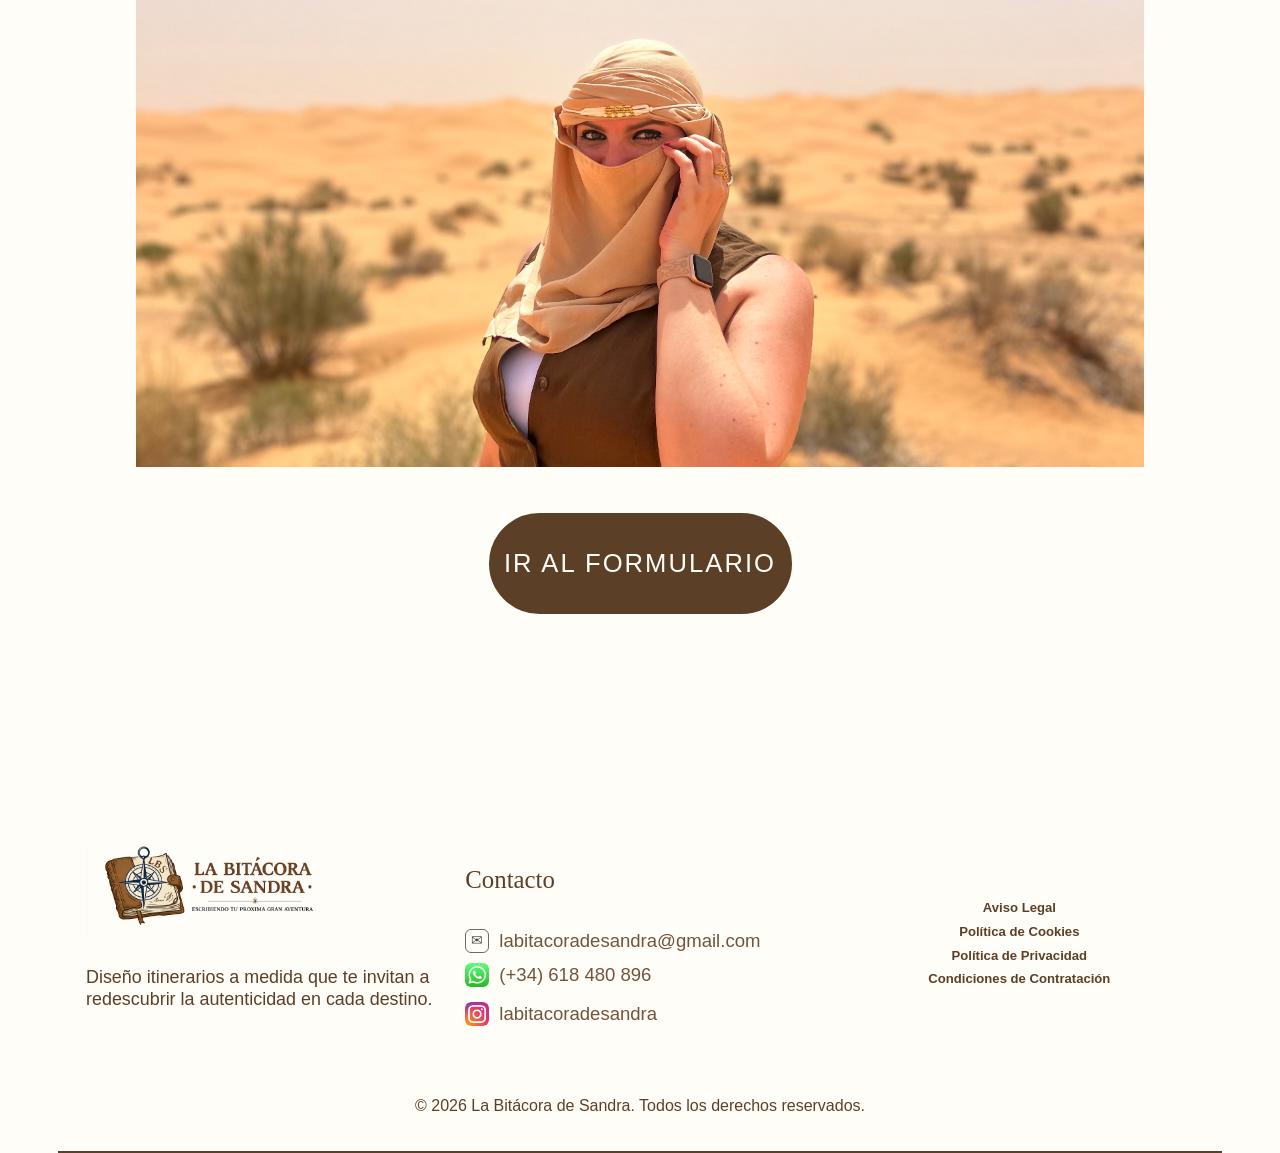
==== commit 2515c8ef: "Add files via upload" ====
--- a/index.html
+++ b/index.html
@@ -64,54 +64,16 @@
         <figure class="story-photo">
           <img src="sandra-original.jpg" alt="Sandra disfrutando de un viaje junto al mar" onerror="this.onerror=null;this.src='sandra.svg';">
         </figure>
-        <div class="story-copy help-copy">
-          <h2>¿Cómo puedo ayudarte?</h2>
-          <p>
-            Organizar un viaje debería ser una parte emocionante de la experiencia, pero a menudo
-            acaba convirtiéndose en horas de búsqueda, comparaciones infinitas y dudas sobre si
-            estás tomando la mejor decisión.
-          </p>
-          <p>Ahí es donde puedo ayudarte.</p>
-          <p>
-            Como <strong>Travel Planner</strong>, te ofrezco una
-            <strong>asesoría de viajes personalizada</strong> para que disfrutes del proceso sin el
-            estrés de tener que organizarlo todo por tu cuenta. Cada viaje es diferente, por eso
-            diseño itinerarios a medida adaptados a <strong>tus gustos, tu presupuesto y tu forma de viajar.</strong>
-          </p>
-          <h3>✈️ Planificación personalizada</h3>
-          <p>
-            Diseño tu viaje desde cero teniendo en cuenta tus intereses, el tiempo disponible y el
-            presupuesto que quieres invertir. Nada de guías de viaje genéricas ni paquetes cerrados.
-          </p>
-          <h3>🗺️ Itinerarios detallados y fáciles de seguir</h3>
-          <p>
-            Recibirás un itinerario personalizado con toda la información organizada día a día:
-            lugares que visitar, rutas recomendadas, horarios orientativos, actividades, restaurantes
-            y consejos prácticos para aprovechar al máximo cada destino.
-          </p>
-          <h3>🏨 Búsqueda de vuelos y alojamiento</h3>
-          <p>
-            Te propongo las <strong>opciones que mejor se adaptan a tu viaje</strong> para que puedas
-            reservar con tranquilidad y sabiendo que has encontrado alternativas acordes a tus
-            necesidades.
-          </p>
-          <h3>💡 Recomendaciones y consejos de viaje</h3>
-          <p>
-            Compartiré contigo <strong>recomendaciones</strong> basadas en opiniones de otros viajeros,
-            rincones especiales, experiencias auténticas y consejos útiles que te ayudarán a disfrutar
-            del destino como un viajero y no como un turista más.
-          </p>
-          <h3>🌍 Viajes adaptados a ti</h3>
-          <p>
-            Tanto si buscas una escapada de fin de semana, unas vacaciones en pareja, un road trip,
-            una aventura por varios países o el viaje con el que llevas años soñando, crearé una
-            propuesta <strong>pensada exclusivamente para ti.</strong>
-          </p>
-          <p>
-            Porque el mejor viaje no es el más caro ni el más popular.
-            <strong>Es el que encaja contigo.</strong>
-          </p>
-          <h3 class="story-return-title">Diseñando experiencias con alma y propósito</h3>
+        <div class="story-copy">
+          <p class="eyebrow">Mi historia</p>
+          <h2>Diseñando experiencias con alma y propósito</h2>
+          <p>Soy Sandra, viajera incansable y creadora de experiencias a medida.</p>
+          <p>
+            Tras más de 10 años trabajando en el sector turístico, ayudo a personas a descubrir el
+            mundo de una forma auténtica, sencilla y sin estrés, diseñando viajes personalizados que
+            se adaptan a su ritmo, sus gustos y su manera de vivir cada aventura.
+          </p>
+          <p>Porque cada viaje debe sentirse único desde el primer instante.</p>
           <a class="button" href="sobre-mi.html">Conoce más sobre mi</a>
         </div>
       </section>
--- a/styles.css
+++ b/styles.css
@@ -34,6 +34,10 @@
 img {
   display: block;
   max-width: 100%;
+}
+
+.is-hidden {
+  display: none;
 }
 
 a {
@@ -158,7 +162,7 @@
   display: grid;
   grid-template-columns: minmax(0, 1fr) minmax(360px, 527px);
   column-gap: clamp(40px, 6vw, 96px);
-  row-gap: 22px;
+  row-gap: 34px;
   align-items: start;
   padding: 40px 53px 78px;
 }
@@ -178,18 +182,33 @@
 h1 {
   margin: 0 0 24px;
   max-width: none;
-  font-size: clamp(3rem, 4.65vw, 4.3rem);
+  font-size: clamp(2.8rem, 4.1vw, 4rem);
   line-height: 0.98;
 }
 
 .hero > h1 {
   grid-column: 1 / -1;
-  margin-bottom: 2px;
+  min-height: clamp(260px, 26.2vw, 420px);
+  margin: 0 0 8px;
+  padding: clamp(42px, 5.2vw, 82px) clamp(34px, 4.9vw, 78px);
+  display: flex;
+  flex-direction: column;
+  justify-content: center;
+  align-items: flex-start;
+  max-width: none;
+  border-radius: 0;
+  background-image:
+    linear-gradient(90deg, rgba(255, 253, 247, 0.08) 0%, rgba(255, 253, 247, 0.04) 42%, rgba(255, 253, 247, 0) 72%),
+    url("hero-title-bg.png");
+  background-size: cover;
+  background-position: center;
+  color: var(--brown);
 }
 
 .hero h1 span {
   display: block;
-  white-space: nowrap;
+  width: min(46%, 670px);
+  white-space: normal;
 }
 
 .hero-subtitle {
@@ -300,11 +319,13 @@
 }
 
 .help-copy .story-return-title {
-  margin: 12px 0 24px;
+  margin: 0 0 22px;
   font-family: Georgia, "Times New Roman", serif;
-  font-size: clamp(2.2rem, 3.15vw, 3.35rem);
+  text-transform: none;
+  letter-spacing: 0;
+  font-size: clamp(1.9rem, 2.35vw, 2.55rem);
   font-weight: 400;
-  line-height: 0.98;
+  line-height: 1.08;
 }
 
 .help-copy p {
@@ -1088,6 +1109,9 @@
 
   .hero > h1 {
     order: 1;
+    min-height: 250px;
+    padding: 34px 24px;
+    background-position: 62% center;
   }
 
   .hero-subtitle {
@@ -1107,10 +1131,20 @@
   }
 
   .hero p,
-  .hero h1,
   .hero-subtitle {
     width: 100%;
     max-width: min(346px, calc(100vw - 44px)) !important;
+  }
+
+  .hero h1 {
+    width: 100%;
+    max-width: none !important;
+  }
+
+  .hero h1 span {
+    white-space: normal;
+    width: 66%;
+    max-width: 66%;
   }
 
   .hero-photo {
--- a/styles.css
+++ b/styles.css
@@ -34,6 +34,10 @@
 img {
   display: block;
   max-width: 100%;
+}
+
+.is-hidden {
+  display: none;
 }
 
 a {
@@ -158,7 +162,7 @@
   display: grid;
   grid-template-columns: minmax(0, 1fr) minmax(360px, 527px);
   column-gap: clamp(40px, 6vw, 96px);
-  row-gap: 22px;
+  row-gap: 34px;
   align-items: start;
   padding: 40px 53px 78px;
 }
@@ -178,18 +182,33 @@
 h1 {
   margin: 0 0 24px;
   max-width: none;
-  font-size: clamp(3rem, 4.65vw, 4.3rem);
+  font-size: clamp(2.8rem, 4.1vw, 4rem);
   line-height: 0.98;
 }
 
 .hero > h1 {
   grid-column: 1 / -1;
-  margin-bottom: 2px;
+  min-height: clamp(260px, 26.2vw, 420px);
+  margin: 0 0 8px;
+  padding: clamp(42px, 5.2vw, 82px) clamp(34px, 4.9vw, 78px);
+  display: flex;
+  flex-direction: column;
+  justify-content: center;
+  align-items: flex-start;
+  max-width: none;
+  border-radius: 0;
+  background-image:
+    linear-gradient(90deg, rgba(255, 253, 247, 0.08) 0%, rgba(255, 253, 247, 0.04) 42%, rgba(255, 253, 247, 0) 72%),
+    url("hero-title-bg.png");
+  background-size: cover;
+  background-position: center;
+  color: var(--brown);
 }
 
 .hero h1 span {
   display: block;
-  white-space: nowrap;
+  width: min(46%, 670px);
+  white-space: normal;
 }
 
 .hero-subtitle {
@@ -300,11 +319,13 @@
 }
 
 .help-copy .story-return-title {
-  margin: 12px 0 24px;
+  margin: 0 0 22px;
   font-family: Georgia, "Times New Roman", serif;
-  font-size: clamp(2.2rem, 3.15vw, 3.35rem);
+  text-transform: none;
+  letter-spacing: 0;
+  font-size: clamp(1.9rem, 2.35vw, 2.55rem);
   font-weight: 400;
-  line-height: 0.98;
+  line-height: 1.08;
 }
 
 .help-copy p {
@@ -1088,6 +1109,9 @@
 
   .hero > h1 {
     order: 1;
+    min-height: 250px;
+    padding: 34px 24px;
+    background-position: 62% center;
   }
 
   .hero-subtitle {
@@ -1107,10 +1131,20 @@
   }
 
   .hero p,
-  .hero h1,
   .hero-subtitle {
     width: 100%;
     max-width: min(346px, calc(100vw - 44px)) !important;
+  }
+
+  .hero h1 {
+    width: 100%;
+    max-width: none !important;
+  }
+
+  .hero h1 span {
+    white-space: normal;
+    width: 66%;
+    max-width: 66%;
   }
 
   .hero-photo {
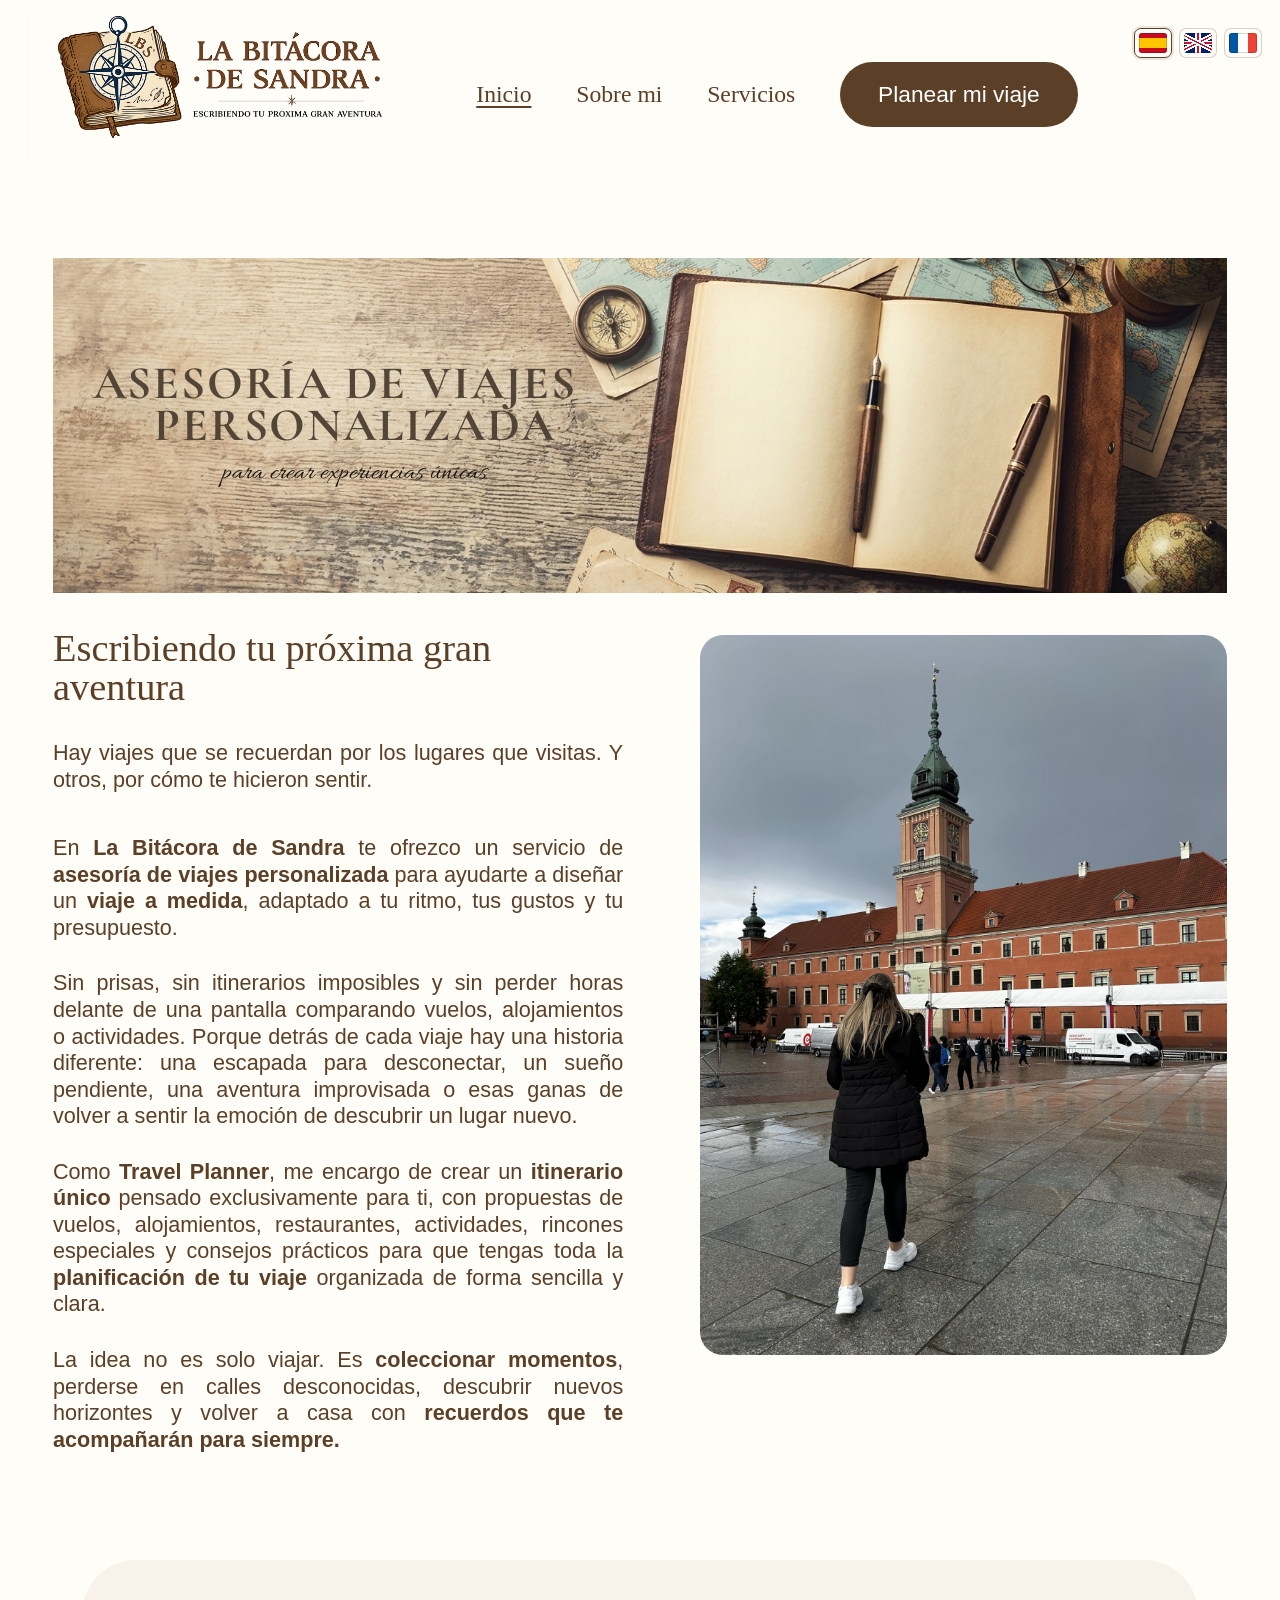
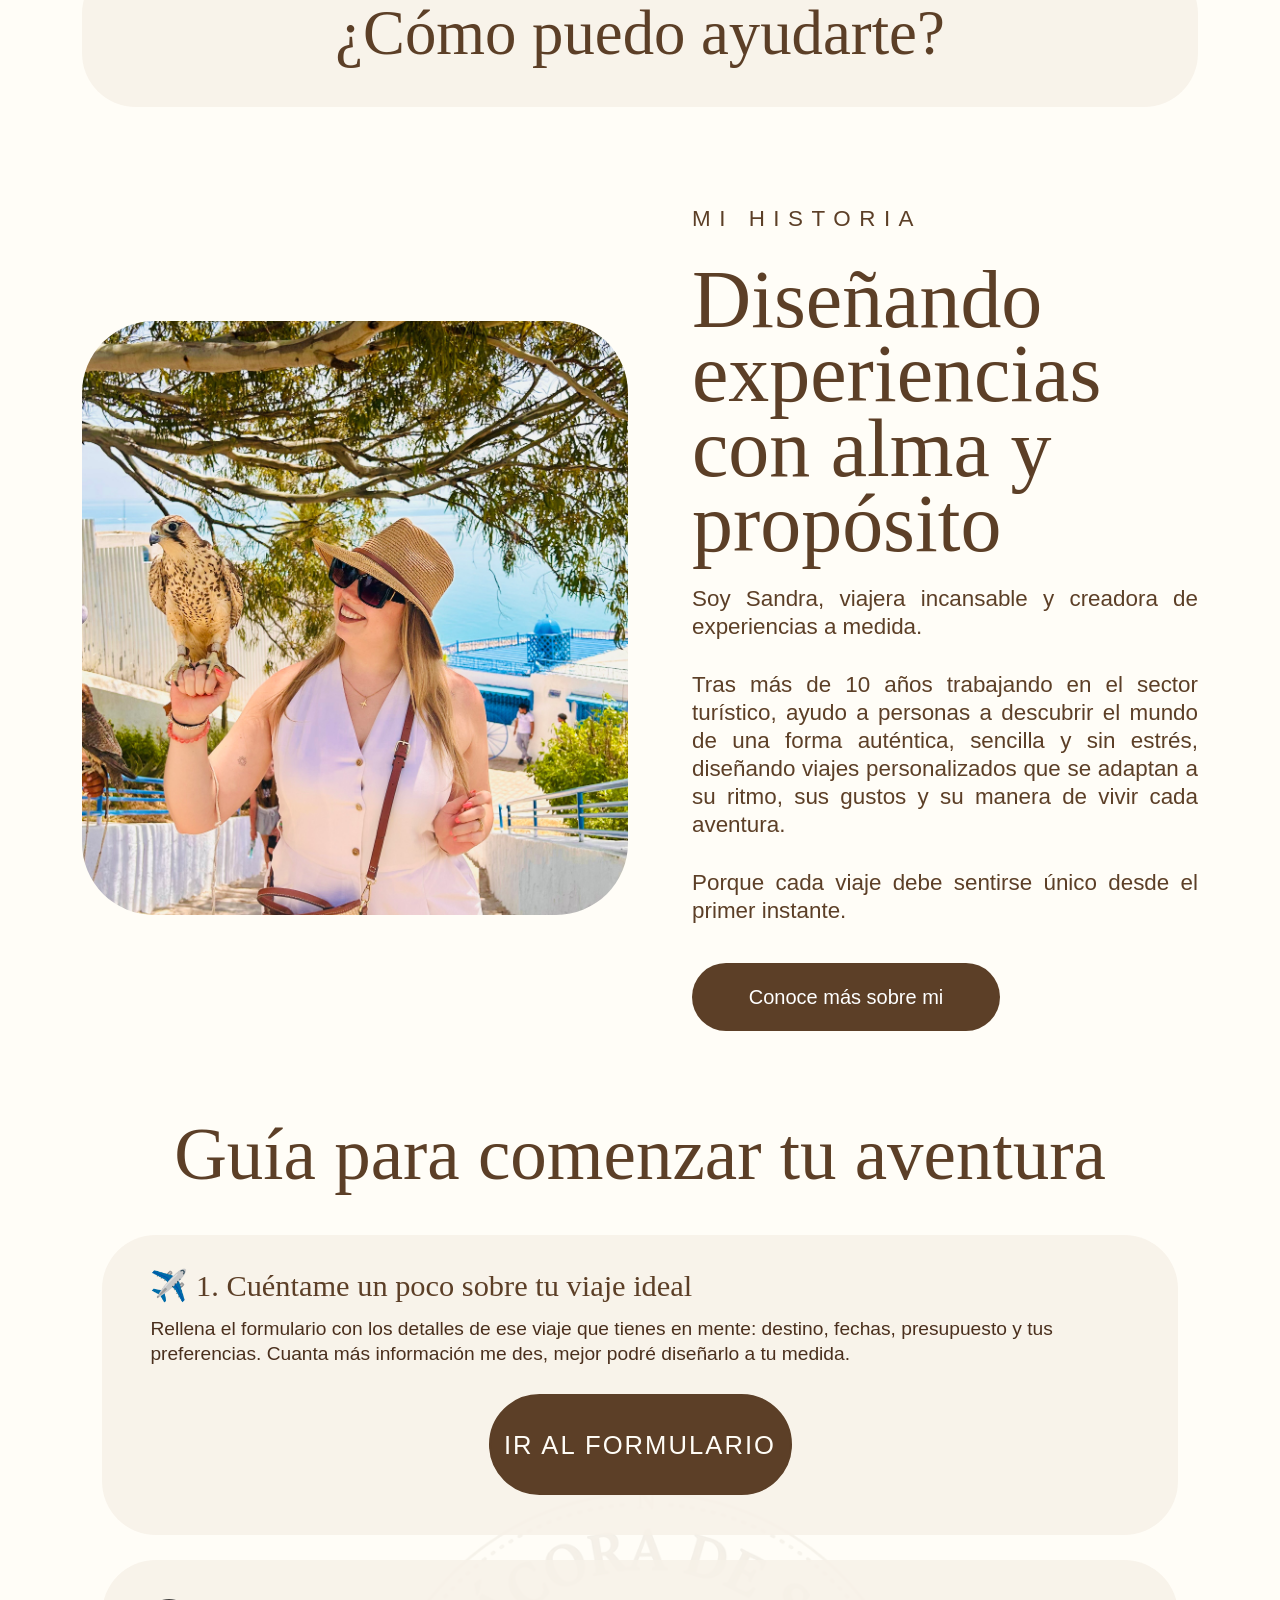
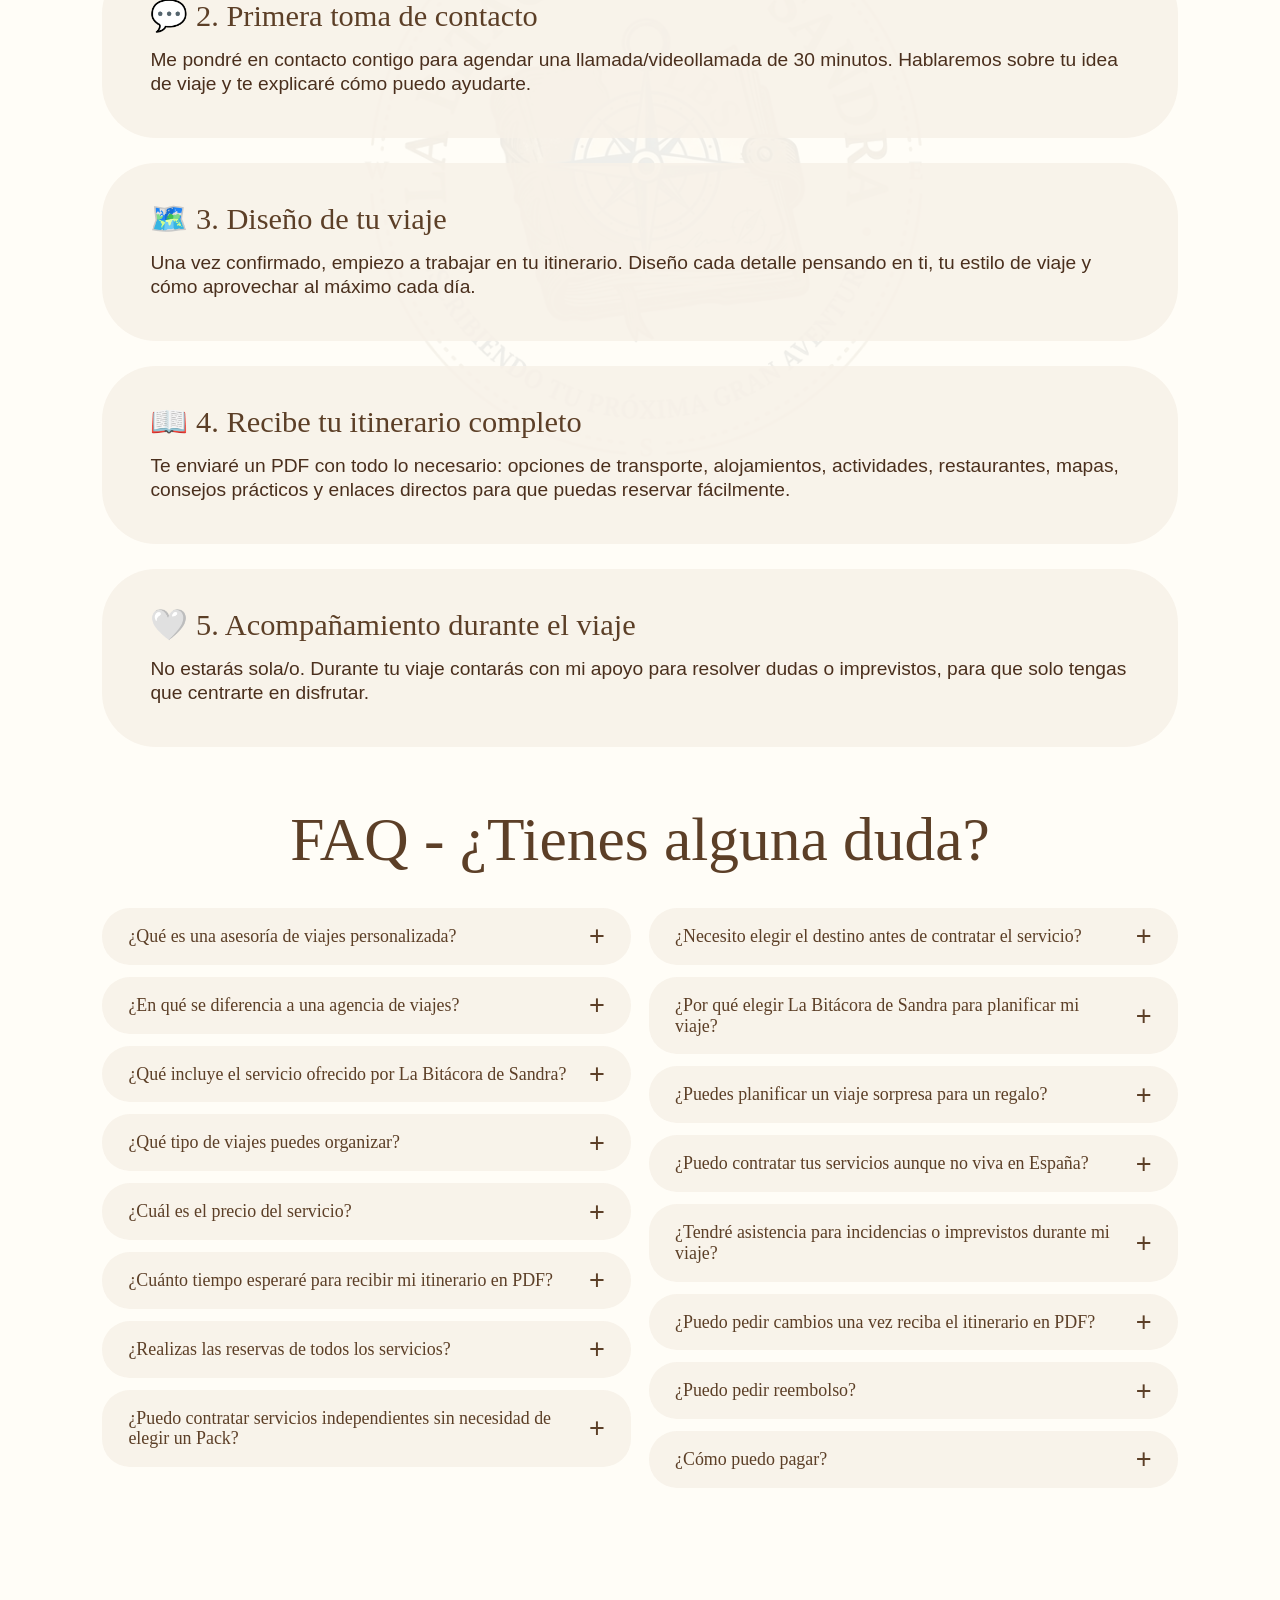
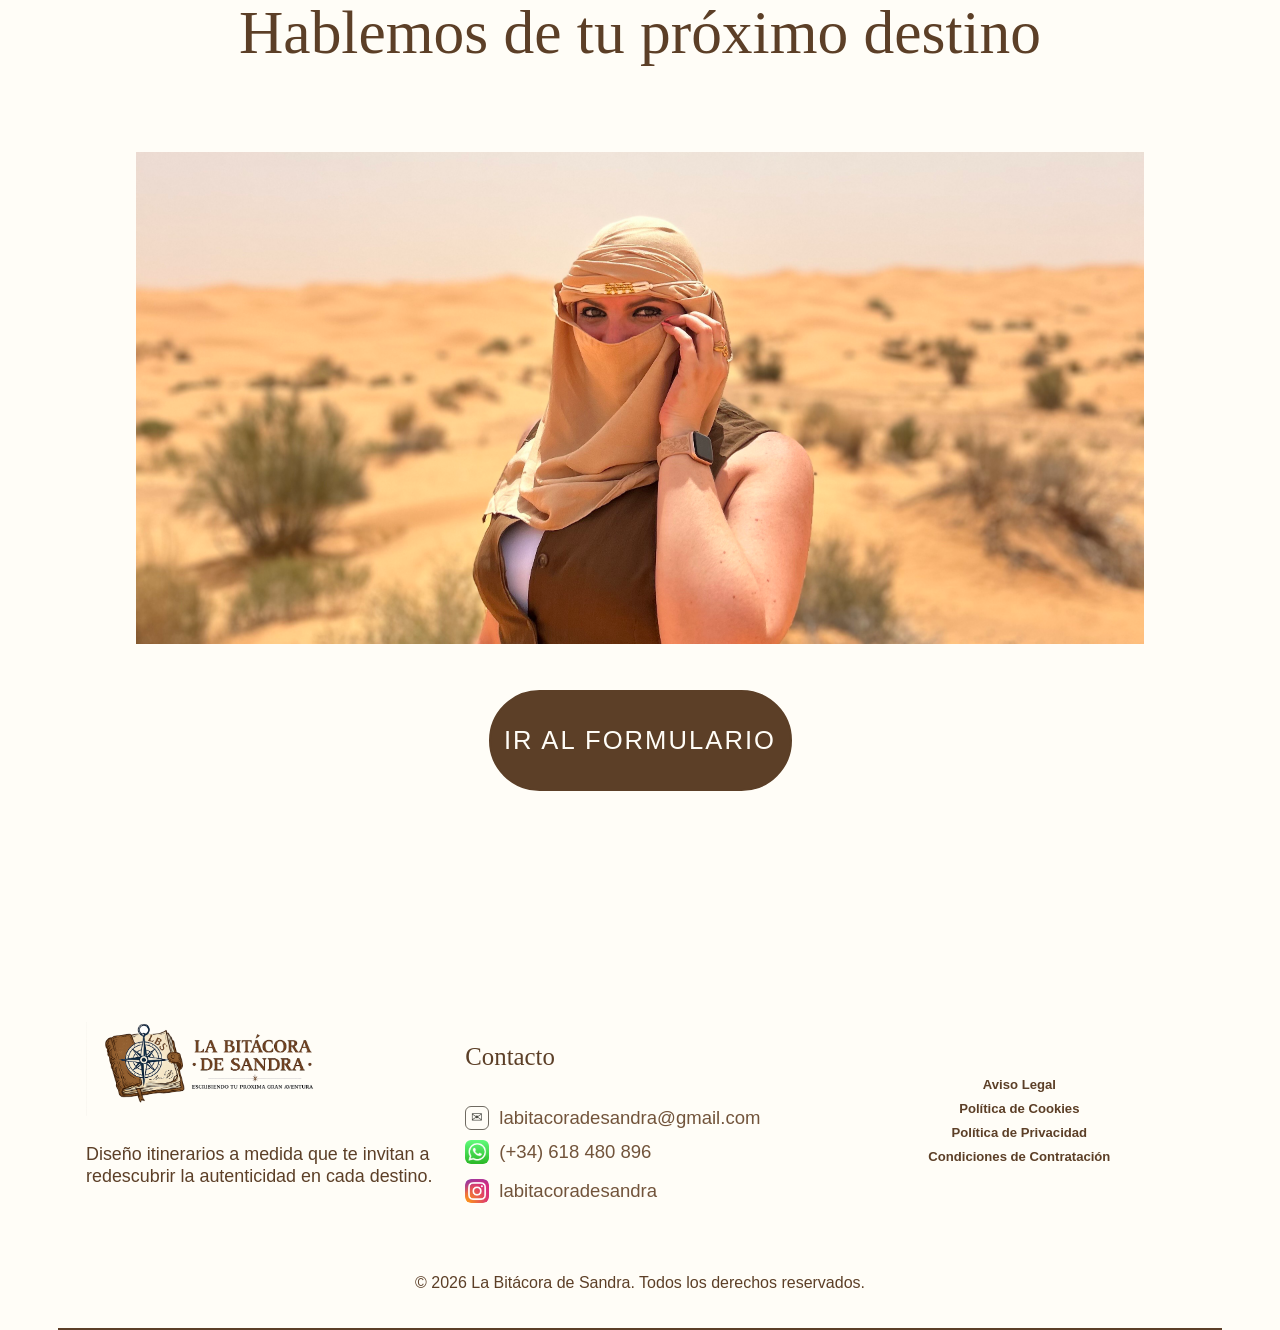
==== commit 2a6b0c83: "Add files via upload" ====
--- a/index.html
+++ b/index.html
@@ -35,7 +35,11 @@
 
     <main>
       <section class="hero" id="inicio">
-        <h1><span>Asesoría de viajes personalizada para crear</span><span>experiencias únicas</span></h1>
+        <h1>
+          <span class="hero-title-main">Asesoría de viajes</span>
+          <span class="hero-title-personalizada">personalizada</span>
+          <span class="hero-title-script">para crear experiencias únicas</span>
+        </h1>
         <div class="hero-copy">
           <div class="hero-subtitle">Escribiendo tu próxima gran aventura</div>
           <p class="lead">
@@ -58,6 +62,10 @@
         <figure class="hero-photo">
           <img src="warsaw-original.jpg" alt="Viajera frente a un edificio histórico en una plaza europea" onerror="this.onerror=null;this.src='warsaw.svg';">
         </figure>
+      </section>
+
+      <section class="help-heading" aria-labelledby="help-heading-title">
+        <h2 id="help-heading-title">¿Cómo puedo ayudarte?</h2>
       </section>
 
       <section class="story" id="sobre-mi">
--- a/styles.css
+++ b/styles.css
@@ -1,3 +1,5 @@
+@import url("https://fonts.googleapis.com/css2?family=Allura&family=Cormorant+Garamond:wght@700&display=swap");
+
 :root {
   --brown: #5c3f27;
   --brown-dark: #4a2f1d;
@@ -190,7 +192,7 @@
   grid-column: 1 / -1;
   min-height: clamp(260px, 26.2vw, 420px);
   margin: 0 0 8px;
-  padding: clamp(42px, 5.2vw, 82px) clamp(34px, 4.9vw, 78px);
+  padding: clamp(46px, 4.6vw, 76px) clamp(30px, 3.1vw, 48px);
   display: flex;
   flex-direction: column;
   justify-content: center;
@@ -198,7 +200,7 @@
   max-width: none;
   border-radius: 0;
   background-image:
-    linear-gradient(90deg, rgba(255, 253, 247, 0.08) 0%, rgba(255, 253, 247, 0.04) 42%, rgba(255, 253, 247, 0) 72%),
+    linear-gradient(90deg, rgba(255, 253, 247, 0.18) 0%, rgba(255, 253, 247, 0.08) 42%, rgba(255, 253, 247, 0) 72%),
     url("hero-title-bg.png");
   background-size: cover;
   background-position: center;
@@ -207,8 +209,38 @@
 
 .hero h1 span {
   display: block;
-  width: min(46%, 670px);
+  width: min(54%, 820px);
   white-space: normal;
+}
+
+.hero-title-main,
+.hero-title-personalizada {
+  font-family: "Cormorant Garamond", Georgia, "Times New Roman", serif;
+  font-weight: 700;
+  font-size: clamp(2.75rem, 3.65vw, 4.05rem);
+  line-height: 0.82;
+  letter-spacing: 0.038em;
+  text-transform: uppercase;
+  color: rgba(75, 62, 50, 0.95);
+  white-space: nowrap;
+}
+
+.hero-title-personalizada {
+  margin-top: 4px;
+  text-align: center;
+  transform: translateX(clamp(-46px, -2.6vw, -28px));
+}
+
+.hero-title-script {
+  margin-top: 16px;
+  font-family: "Allura", "Brush Script MT", cursive;
+  width: min(54%, 820px);
+  font-size: clamp(1.65rem, 2.05vw, 2.35rem);
+  line-height: 1;
+  text-align: center;
+  color: #15110d;
+  white-space: nowrap;
+  transform: translateX(clamp(-46px, -2.6vw, -28px));
 }
 
 .hero-subtitle {
@@ -241,6 +273,22 @@
   width: 527px;
   aspect-ratio: 527 / 650;
   object-fit: cover;
+}
+
+.help-heading {
+  padding: 0 82px 34px;
+}
+
+.help-heading h2 {
+  width: min(1160px, 100%);
+  margin: 0 auto;
+  background: rgba(247, 241, 232, 0.86);
+  border-radius: 54px;
+  padding: 42px 56px;
+  font-size: clamp(3.1rem, 4.9vw, 5rem);
+  line-height: 1;
+  text-align: center;
+  color: var(--brown);
 }
 
 @media (min-width: 901px) {
@@ -1022,6 +1070,7 @@
   .site-header,
   .hero,
   .story,
+  .help-heading,
   .guide,
   .destination,
   .site-footer {
@@ -1143,8 +1192,26 @@
 
   .hero h1 span {
     white-space: normal;
-    width: 66%;
-    max-width: 66%;
+    width: 68%;
+    max-width: 68%;
+  }
+
+  .hero-title-main,
+  .hero-title-personalizada {
+    font-size: clamp(2.1rem, 9vw, 3.15rem);
+    line-height: 0.9;
+  }
+
+  .hero-title-personalizada {
+    transform: none;
+  }
+
+  .hero-title-script {
+    margin-top: 12px;
+    font-size: clamp(2.35rem, 10vw, 3.6rem);
+    line-height: 0.88;
+    white-space: normal;
+    transform: none;
   }
 
   .hero-photo {
@@ -1154,6 +1221,17 @@
   .hero p,
   .story p {
     text-align: left;
+  }
+
+  .help-heading {
+    padding-top: 4px;
+    padding-bottom: 28px;
+  }
+
+  .help-heading h2 {
+    border-radius: 34px;
+    padding: 30px 22px;
+    font-size: clamp(2.3rem, 10vw, 3.4rem);
   }
 
   .story {
--- a/styles.css
+++ b/styles.css
@@ -1,3 +1,5 @@
+@import url("https://fonts.googleapis.com/css2?family=Allura&family=Cormorant+Garamond:wght@700&display=swap");
+
 :root {
   --brown: #5c3f27;
   --brown-dark: #4a2f1d;
@@ -190,7 +192,7 @@
   grid-column: 1 / -1;
   min-height: clamp(260px, 26.2vw, 420px);
   margin: 0 0 8px;
-  padding: clamp(42px, 5.2vw, 82px) clamp(34px, 4.9vw, 78px);
+  padding: clamp(46px, 4.6vw, 76px) clamp(30px, 3.1vw, 48px);
   display: flex;
   flex-direction: column;
   justify-content: center;
@@ -198,7 +200,7 @@
   max-width: none;
   border-radius: 0;
   background-image:
-    linear-gradient(90deg, rgba(255, 253, 247, 0.08) 0%, rgba(255, 253, 247, 0.04) 42%, rgba(255, 253, 247, 0) 72%),
+    linear-gradient(90deg, rgba(255, 253, 247, 0.18) 0%, rgba(255, 253, 247, 0.08) 42%, rgba(255, 253, 247, 0) 72%),
     url("hero-title-bg.png");
   background-size: cover;
   background-position: center;
@@ -207,8 +209,38 @@
 
 .hero h1 span {
   display: block;
-  width: min(46%, 670px);
+  width: min(54%, 820px);
   white-space: normal;
+}
+
+.hero-title-main,
+.hero-title-personalizada {
+  font-family: "Cormorant Garamond", Georgia, "Times New Roman", serif;
+  font-weight: 700;
+  font-size: clamp(2.75rem, 3.65vw, 4.05rem);
+  line-height: 0.82;
+  letter-spacing: 0.038em;
+  text-transform: uppercase;
+  color: rgba(75, 62, 50, 0.95);
+  white-space: nowrap;
+}
+
+.hero-title-personalizada {
+  margin-top: 4px;
+  text-align: center;
+  transform: translateX(clamp(-46px, -2.6vw, -28px));
+}
+
+.hero-title-script {
+  margin-top: 16px;
+  font-family: "Allura", "Brush Script MT", cursive;
+  width: min(54%, 820px);
+  font-size: clamp(1.65rem, 2.05vw, 2.35rem);
+  line-height: 1;
+  text-align: center;
+  color: #15110d;
+  white-space: nowrap;
+  transform: translateX(clamp(-46px, -2.6vw, -28px));
 }
 
 .hero-subtitle {
@@ -241,6 +273,22 @@
   width: 527px;
   aspect-ratio: 527 / 650;
   object-fit: cover;
+}
+
+.help-heading {
+  padding: 0 82px 34px;
+}
+
+.help-heading h2 {
+  width: min(1160px, 100%);
+  margin: 0 auto;
+  background: rgba(247, 241, 232, 0.86);
+  border-radius: 54px;
+  padding: 42px 56px;
+  font-size: clamp(3.1rem, 4.9vw, 5rem);
+  line-height: 1;
+  text-align: center;
+  color: var(--brown);
 }
 
 @media (min-width: 901px) {
@@ -1022,6 +1070,7 @@
   .site-header,
   .hero,
   .story,
+  .help-heading,
   .guide,
   .destination,
   .site-footer {
@@ -1143,8 +1192,26 @@
 
   .hero h1 span {
     white-space: normal;
-    width: 66%;
-    max-width: 66%;
+    width: 68%;
+    max-width: 68%;
+  }
+
+  .hero-title-main,
+  .hero-title-personalizada {
+    font-size: clamp(2.1rem, 9vw, 3.15rem);
+    line-height: 0.9;
+  }
+
+  .hero-title-personalizada {
+    transform: none;
+  }
+
+  .hero-title-script {
+    margin-top: 12px;
+    font-size: clamp(2.35rem, 10vw, 3.6rem);
+    line-height: 0.88;
+    white-space: normal;
+    transform: none;
   }
 
   .hero-photo {
@@ -1154,6 +1221,17 @@
   .hero p,
   .story p {
     text-align: left;
+  }
+
+  .help-heading {
+    padding-top: 4px;
+    padding-bottom: 28px;
+  }
+
+  .help-heading h2 {
+    border-radius: 34px;
+    padding: 30px 22px;
+    font-size: clamp(2.3rem, 10vw, 3.4rem);
   }
 
   .story {
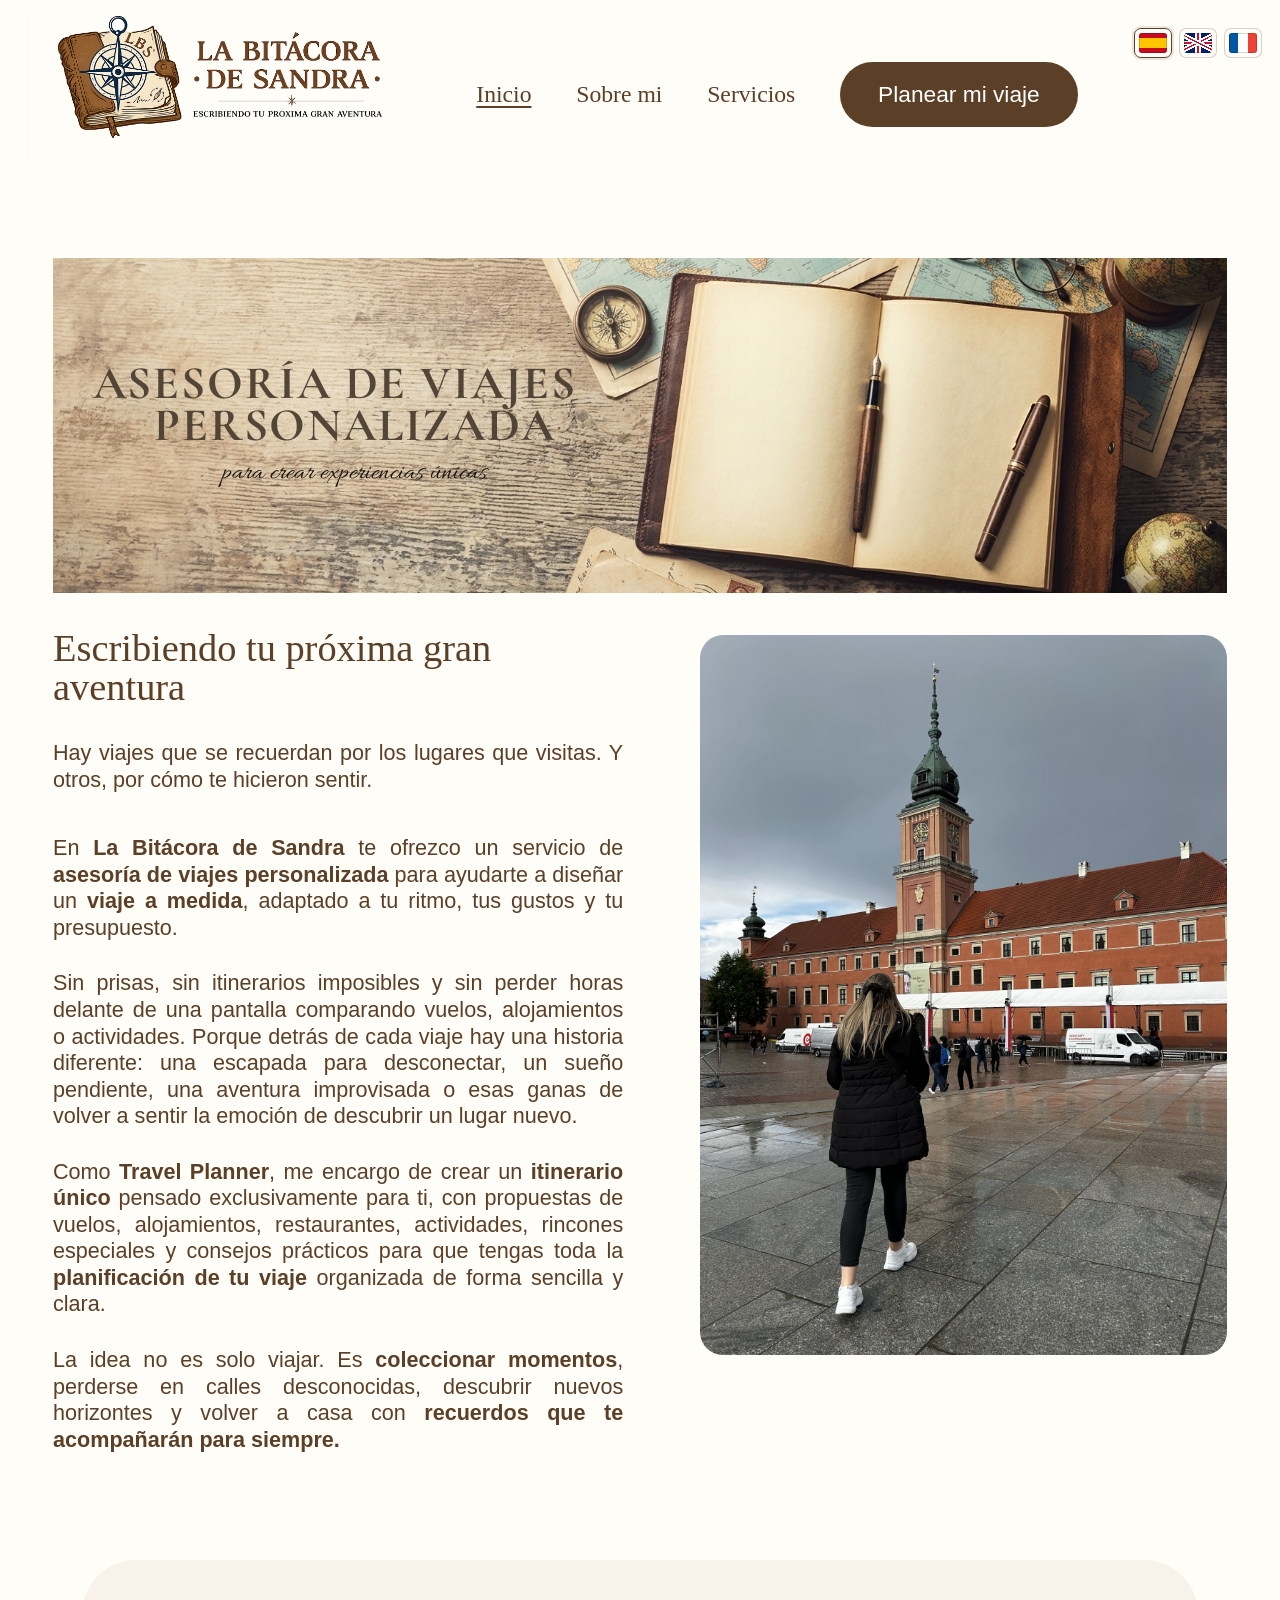
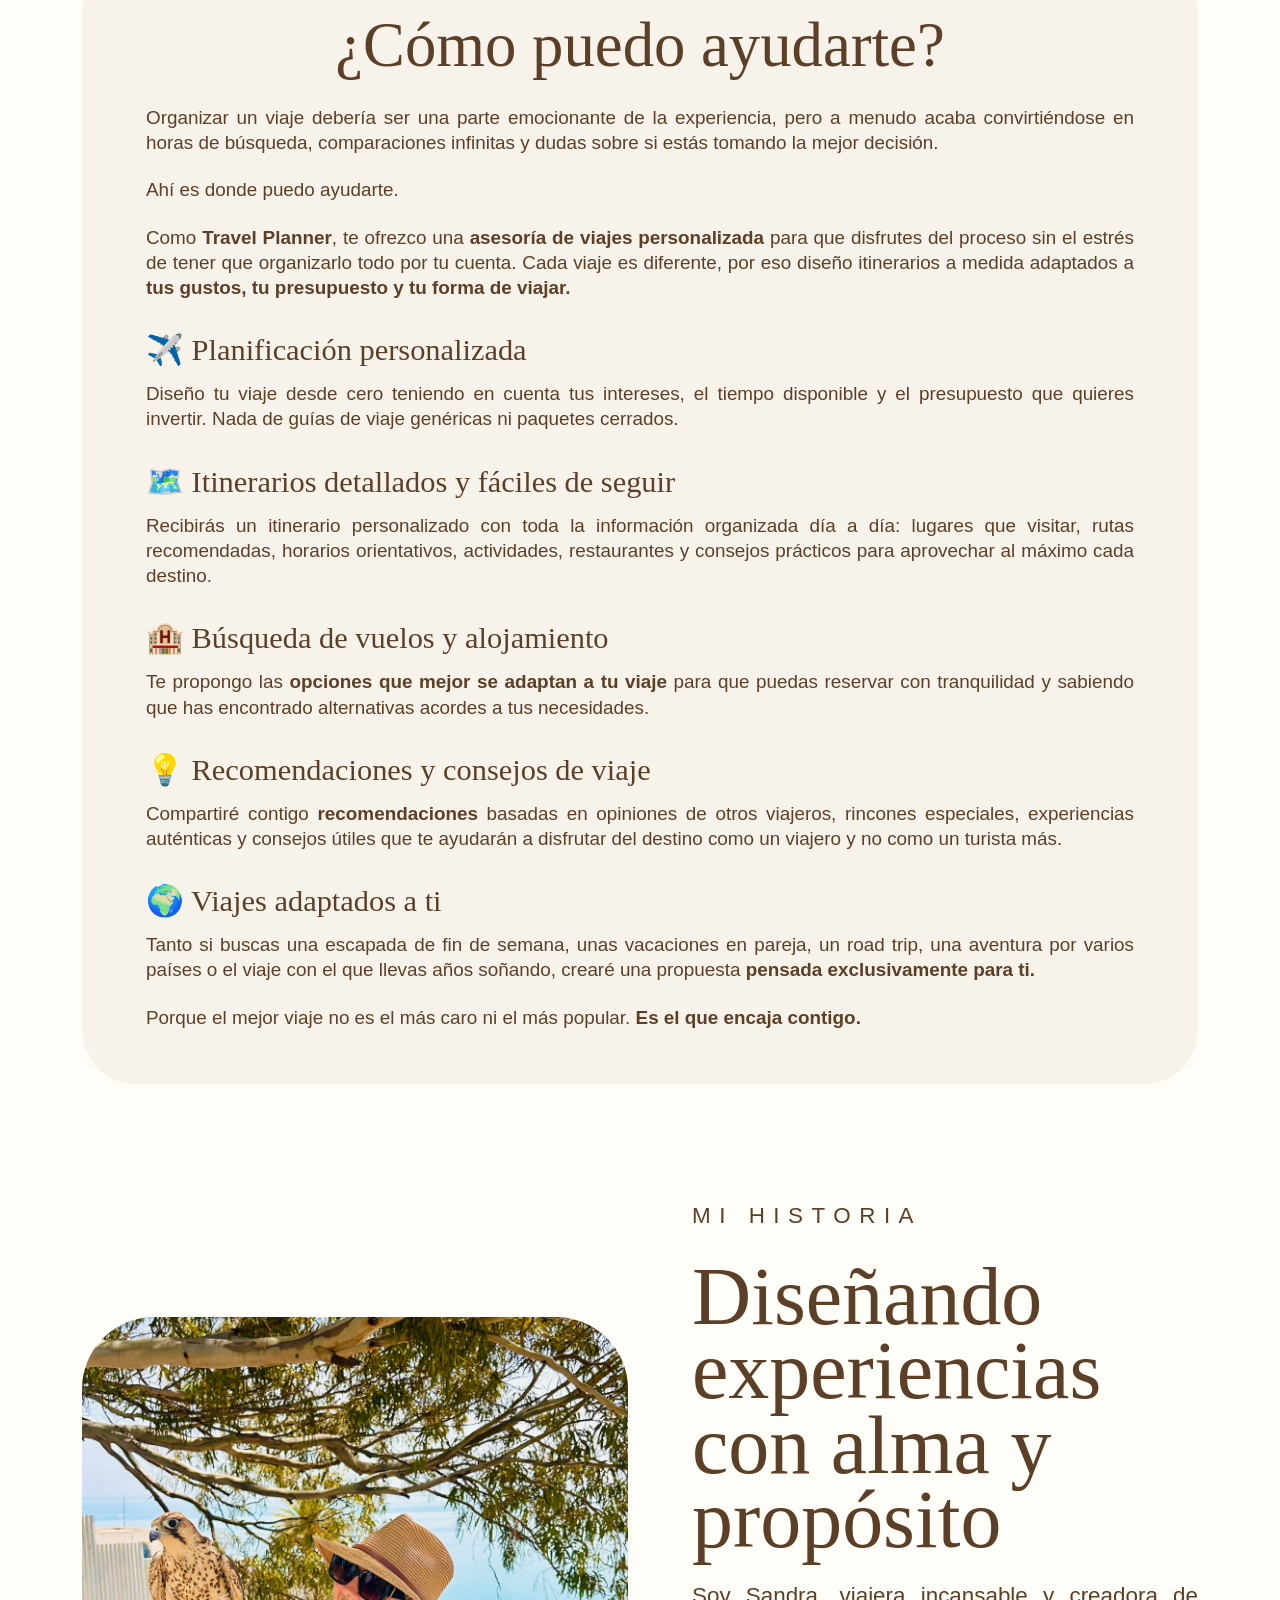
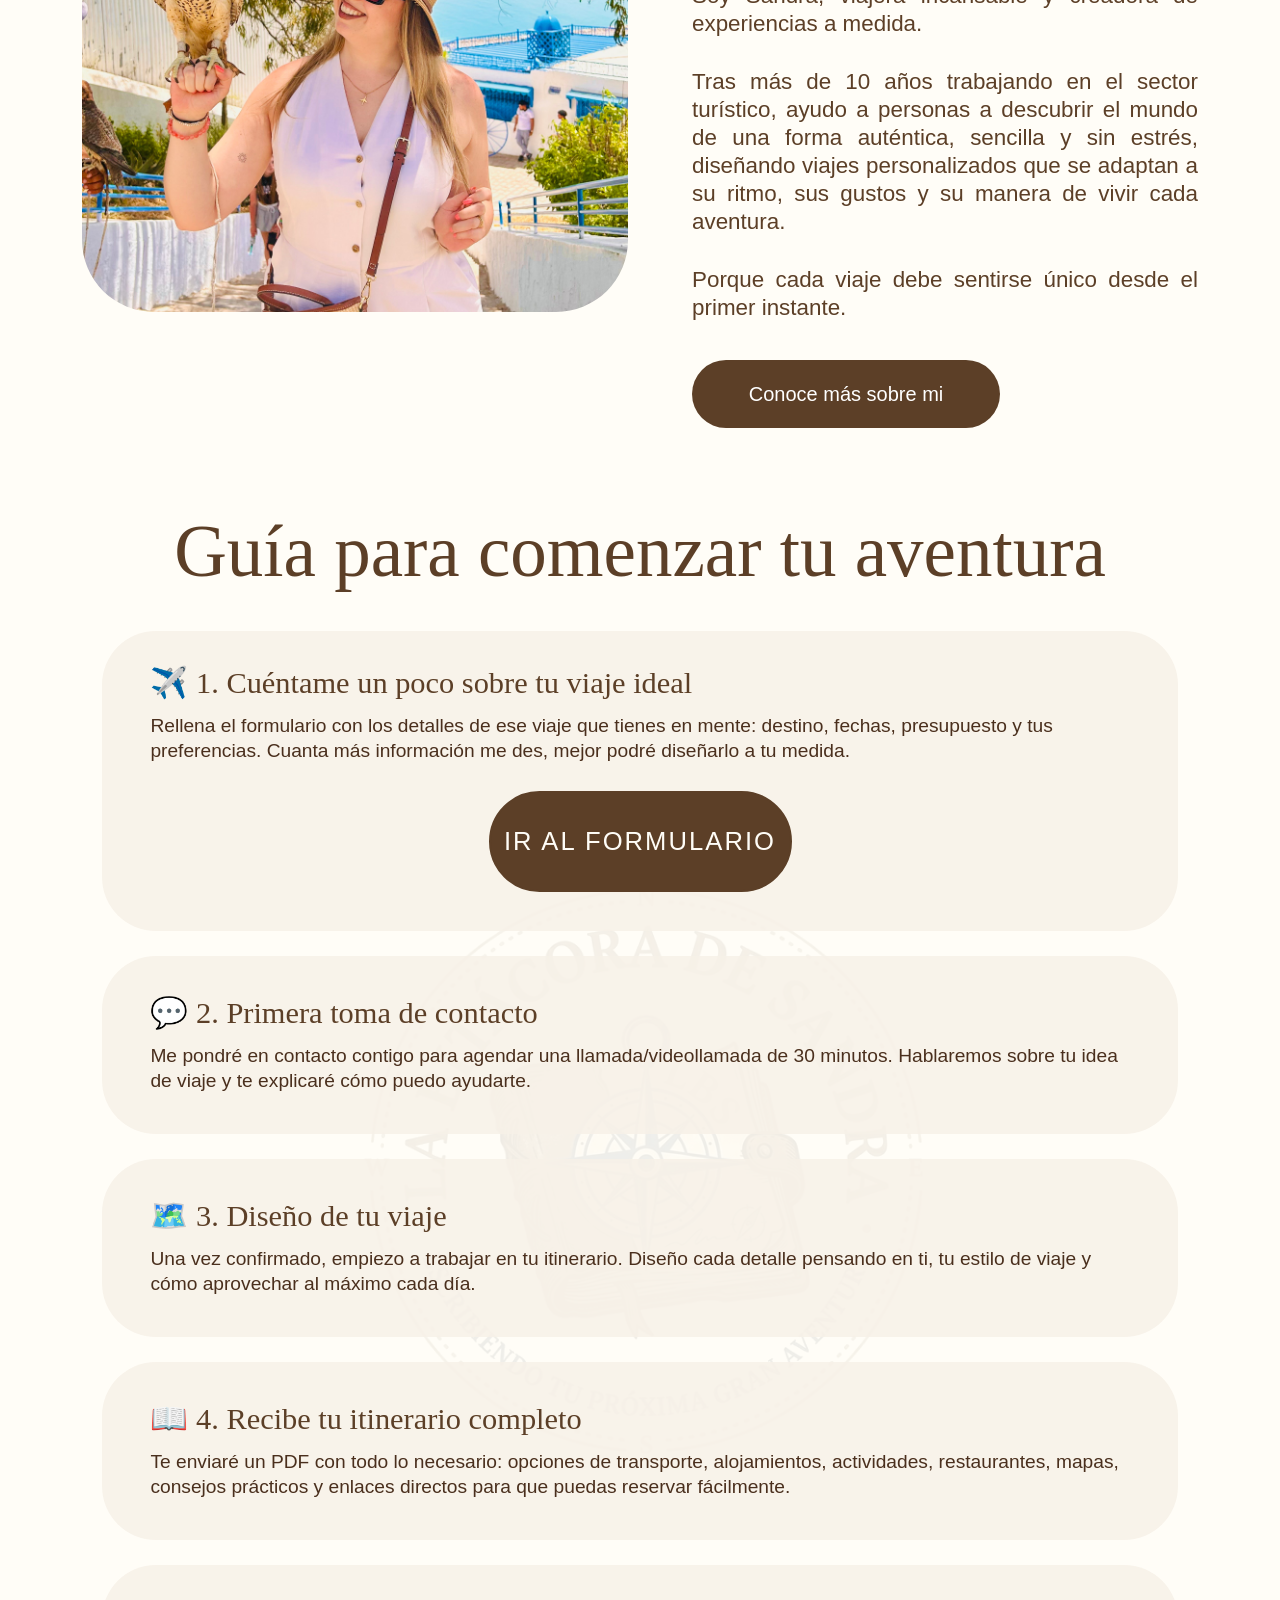
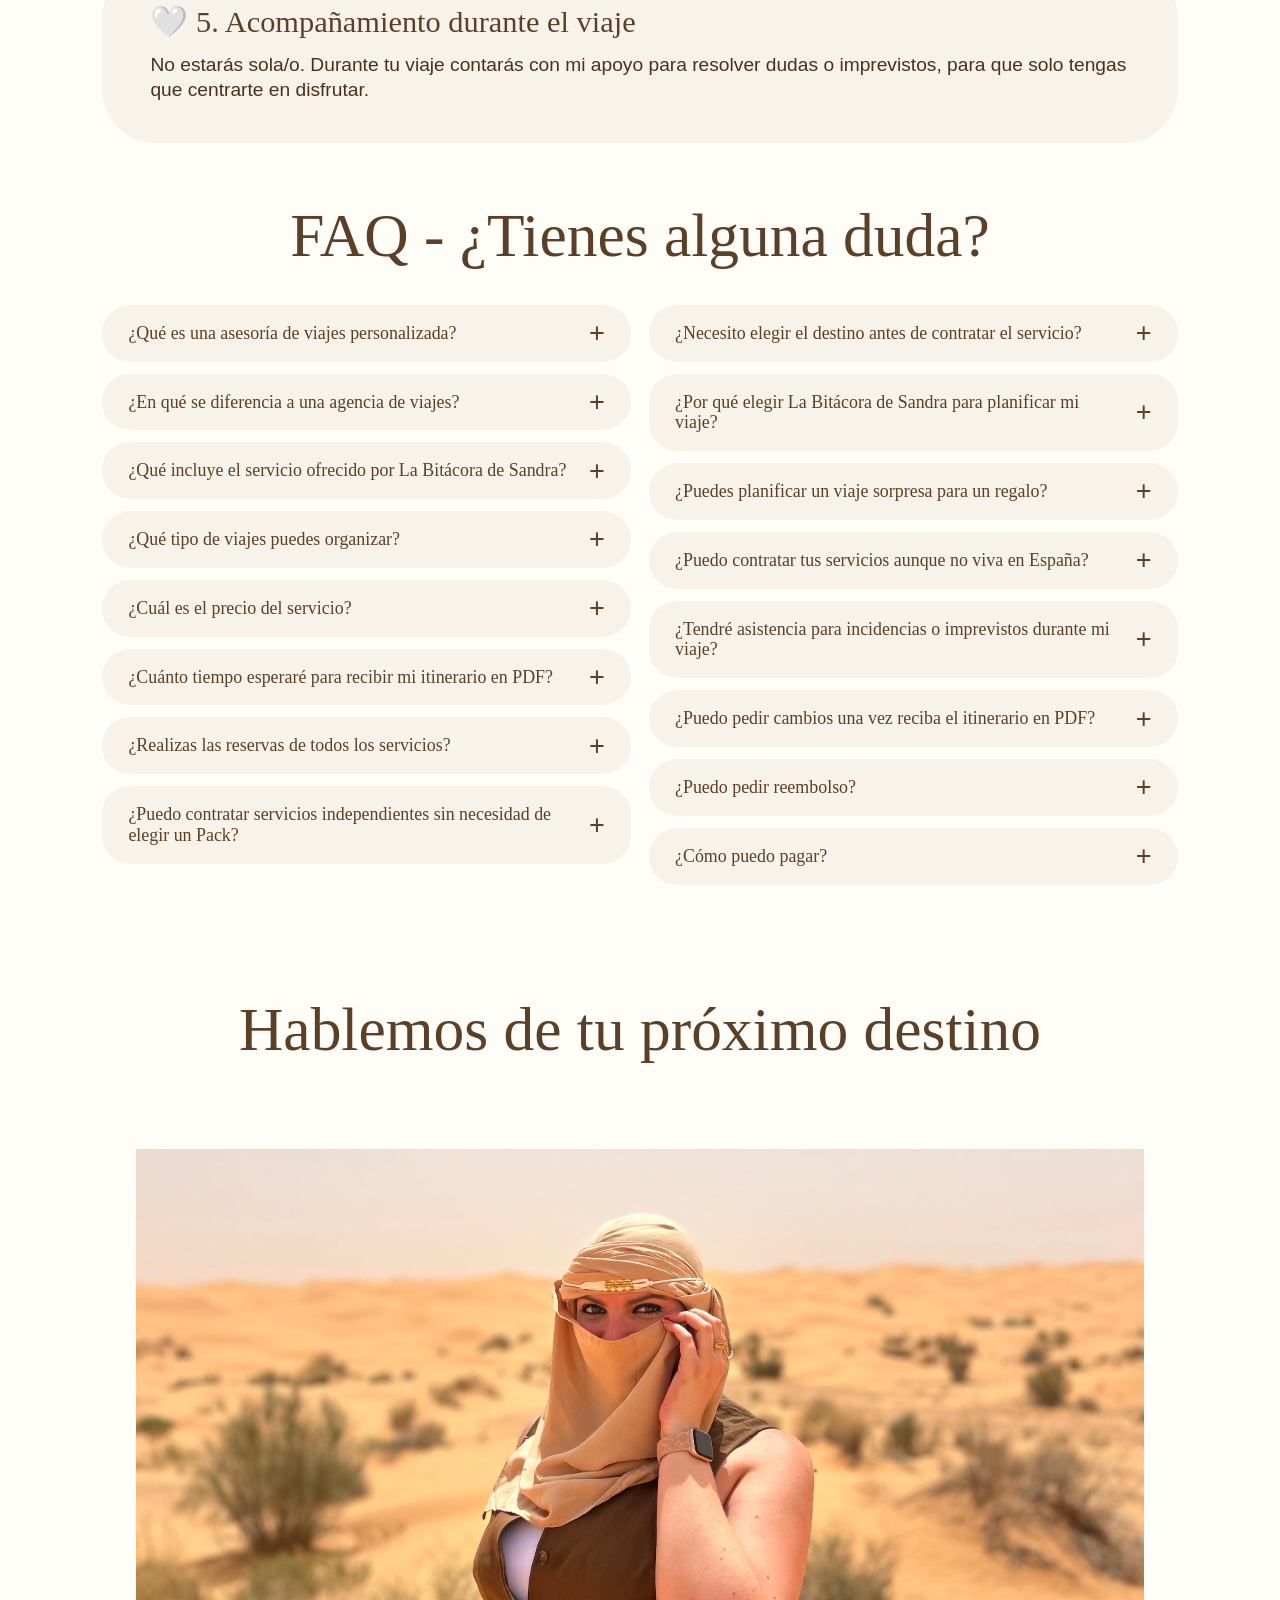
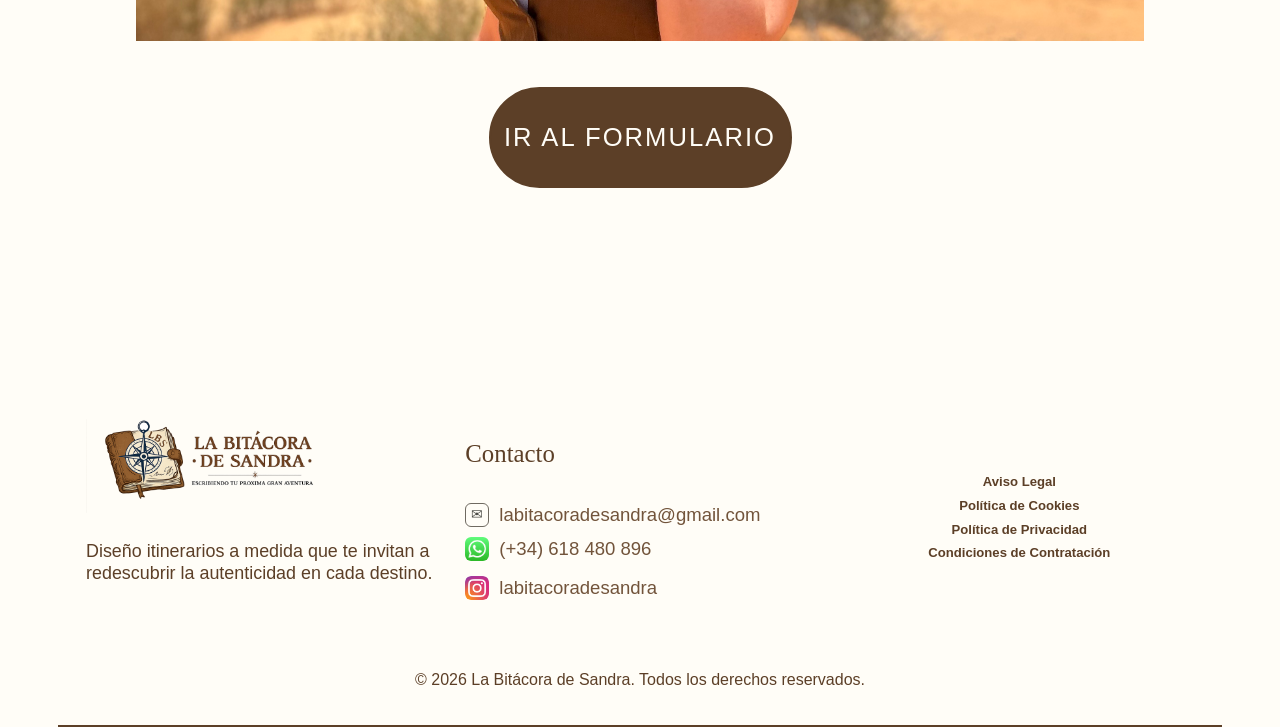
==== commit 57bdb2a5: "Add files via upload" ====
--- a/index.html
+++ b/index.html
@@ -65,7 +65,54 @@
       </section>
 
       <section class="help-heading" aria-labelledby="help-heading-title">
-        <h2 id="help-heading-title">¿Cómo puedo ayudarte?</h2>
+        <div class="help-heading-card">
+          <h2 id="help-heading-title">¿Cómo puedo ayudarte?</h2>
+          <p>
+            Organizar un viaje debería ser una parte emocionante de la experiencia, pero a menudo
+            acaba convirtiéndose en horas de búsqueda, comparaciones infinitas y dudas sobre si
+            estás tomando la mejor decisión.
+          </p>
+          <p>Ahí es donde puedo ayudarte.</p>
+          <p>
+            Como <strong>Travel Planner</strong>, te ofrezco una
+            <strong>asesoría de viajes personalizada</strong> para que disfrutes del proceso sin el
+            estrés de tener que organizarlo todo por tu cuenta. Cada viaje es diferente, por eso
+            diseño itinerarios a medida adaptados a <strong>tus gustos, tu presupuesto y tu forma de viajar.</strong>
+          </p>
+          <h3>✈️ Planificación personalizada</h3>
+          <p>
+            Diseño tu viaje desde cero teniendo en cuenta tus intereses, el tiempo disponible y el
+            presupuesto que quieres invertir. Nada de guías de viaje genéricas ni paquetes cerrados.
+          </p>
+          <h3>🗺️ Itinerarios detallados y fáciles de seguir</h3>
+          <p>
+            Recibirás un itinerario personalizado con toda la información organizada día a día:
+            lugares que visitar, rutas recomendadas, horarios orientativos, actividades, restaurantes
+            y consejos prácticos para aprovechar al máximo cada destino.
+          </p>
+          <h3>🏨 Búsqueda de vuelos y alojamiento</h3>
+          <p>
+            Te propongo las <strong>opciones que mejor se adaptan a tu viaje</strong> para que puedas
+            reservar con tranquilidad y sabiendo que has encontrado alternativas acordes a tus
+            necesidades.
+          </p>
+          <h3>💡 Recomendaciones y consejos de viaje</h3>
+          <p>
+            Compartiré contigo <strong>recomendaciones</strong> basadas en opiniones de otros viajeros,
+            rincones especiales, experiencias auténticas y consejos útiles que te ayudarán a disfrutar
+            del destino como un viajero y no como un turista más.
+          </p>
+          <h3>🌍 Viajes adaptados a ti</h3>
+          <p>
+            Tanto si buscas una escapada de fin de semana, unas vacaciones en pareja, un road trip,
+            una aventura por varios países o el viaje con el que llevas años soñando, crearé una
+            propuesta <strong>pensada exclusivamente para ti.</strong>
+          </p>
+          <p>
+            Porque el mejor viaje no es el más caro ni el más popular.
+            <strong>Es el que encaja contigo.</strong>
+          </p>
+        </div>
       </section>
 
       <section class="story" id="sobre-mi">
--- a/styles.css
+++ b/styles.css
@@ -276,19 +276,41 @@
 }
 
 .help-heading {
-  padding: 0 82px 34px;
-}
-
-.help-heading h2 {
+  padding: 0 82px 54px;
+}
+
+.help-heading-card {
   width: min(1160px, 100%);
   margin: 0 auto;
   background: rgba(247, 241, 232, 0.86);
   border-radius: 54px;
-  padding: 42px 56px;
+  padding: clamp(40px, 4.2vw, 62px) clamp(44px, 5vw, 76px);
+}
+
+.help-heading h2 {
+  margin: 0 0 28px;
   font-size: clamp(3.1rem, 4.9vw, 5rem);
   line-height: 1;
   text-align: center;
   color: var(--brown);
+}
+
+.help-heading h3 {
+  margin: 34px 0 14px;
+  font-size: clamp(1.9rem, 2.35vw, 2.65rem);
+  line-height: 1.08;
+  color: var(--brown);
+}
+
+.help-heading p {
+  margin: 0 0 22px;
+  font-size: clamp(1.18rem, 1.45vw, 1.55rem);
+  line-height: 1.34;
+  text-align: justify;
+}
+
+.help-heading p:last-child {
+  margin-bottom: 0;
 }
 
 @media (min-width: 901px) {
@@ -1228,10 +1250,23 @@
     padding-bottom: 28px;
   }
 
-  .help-heading h2 {
+  .help-heading-card {
     border-radius: 34px;
     padding: 30px 22px;
+  }
+
+  .help-heading h2 {
     font-size: clamp(2.3rem, 10vw, 3.4rem);
+  }
+
+  .help-heading h3 {
+    margin-top: 28px;
+    font-size: clamp(1.45rem, 6vw, 2rem);
+  }
+
+  .help-heading p {
+    font-size: 1.08rem;
+    text-align: left;
   }
 
   .story {
--- a/styles.css
+++ b/styles.css
@@ -276,19 +276,41 @@
 }
 
 .help-heading {
-  padding: 0 82px 34px;
-}
-
-.help-heading h2 {
+  padding: 0 82px 54px;
+}
+
+.help-heading-card {
   width: min(1160px, 100%);
   margin: 0 auto;
   background: rgba(247, 241, 232, 0.86);
   border-radius: 54px;
-  padding: 42px 56px;
+  padding: clamp(40px, 4.2vw, 62px) clamp(44px, 5vw, 76px);
+}
+
+.help-heading h2 {
+  margin: 0 0 28px;
   font-size: clamp(3.1rem, 4.9vw, 5rem);
   line-height: 1;
   text-align: center;
   color: var(--brown);
+}
+
+.help-heading h3 {
+  margin: 34px 0 14px;
+  font-size: clamp(1.9rem, 2.35vw, 2.65rem);
+  line-height: 1.08;
+  color: var(--brown);
+}
+
+.help-heading p {
+  margin: 0 0 22px;
+  font-size: clamp(1.18rem, 1.45vw, 1.55rem);
+  line-height: 1.34;
+  text-align: justify;
+}
+
+.help-heading p:last-child {
+  margin-bottom: 0;
 }
 
 @media (min-width: 901px) {
@@ -1228,10 +1250,23 @@
     padding-bottom: 28px;
   }
 
-  .help-heading h2 {
+  .help-heading-card {
     border-radius: 34px;
     padding: 30px 22px;
+  }
+
+  .help-heading h2 {
     font-size: clamp(2.3rem, 10vw, 3.4rem);
+  }
+
+  .help-heading h3 {
+    margin-top: 28px;
+    font-size: clamp(1.45rem, 6vw, 2rem);
+  }
+
+  .help-heading p {
+    font-size: 1.08rem;
+    text-align: left;
   }
 
   .story {
